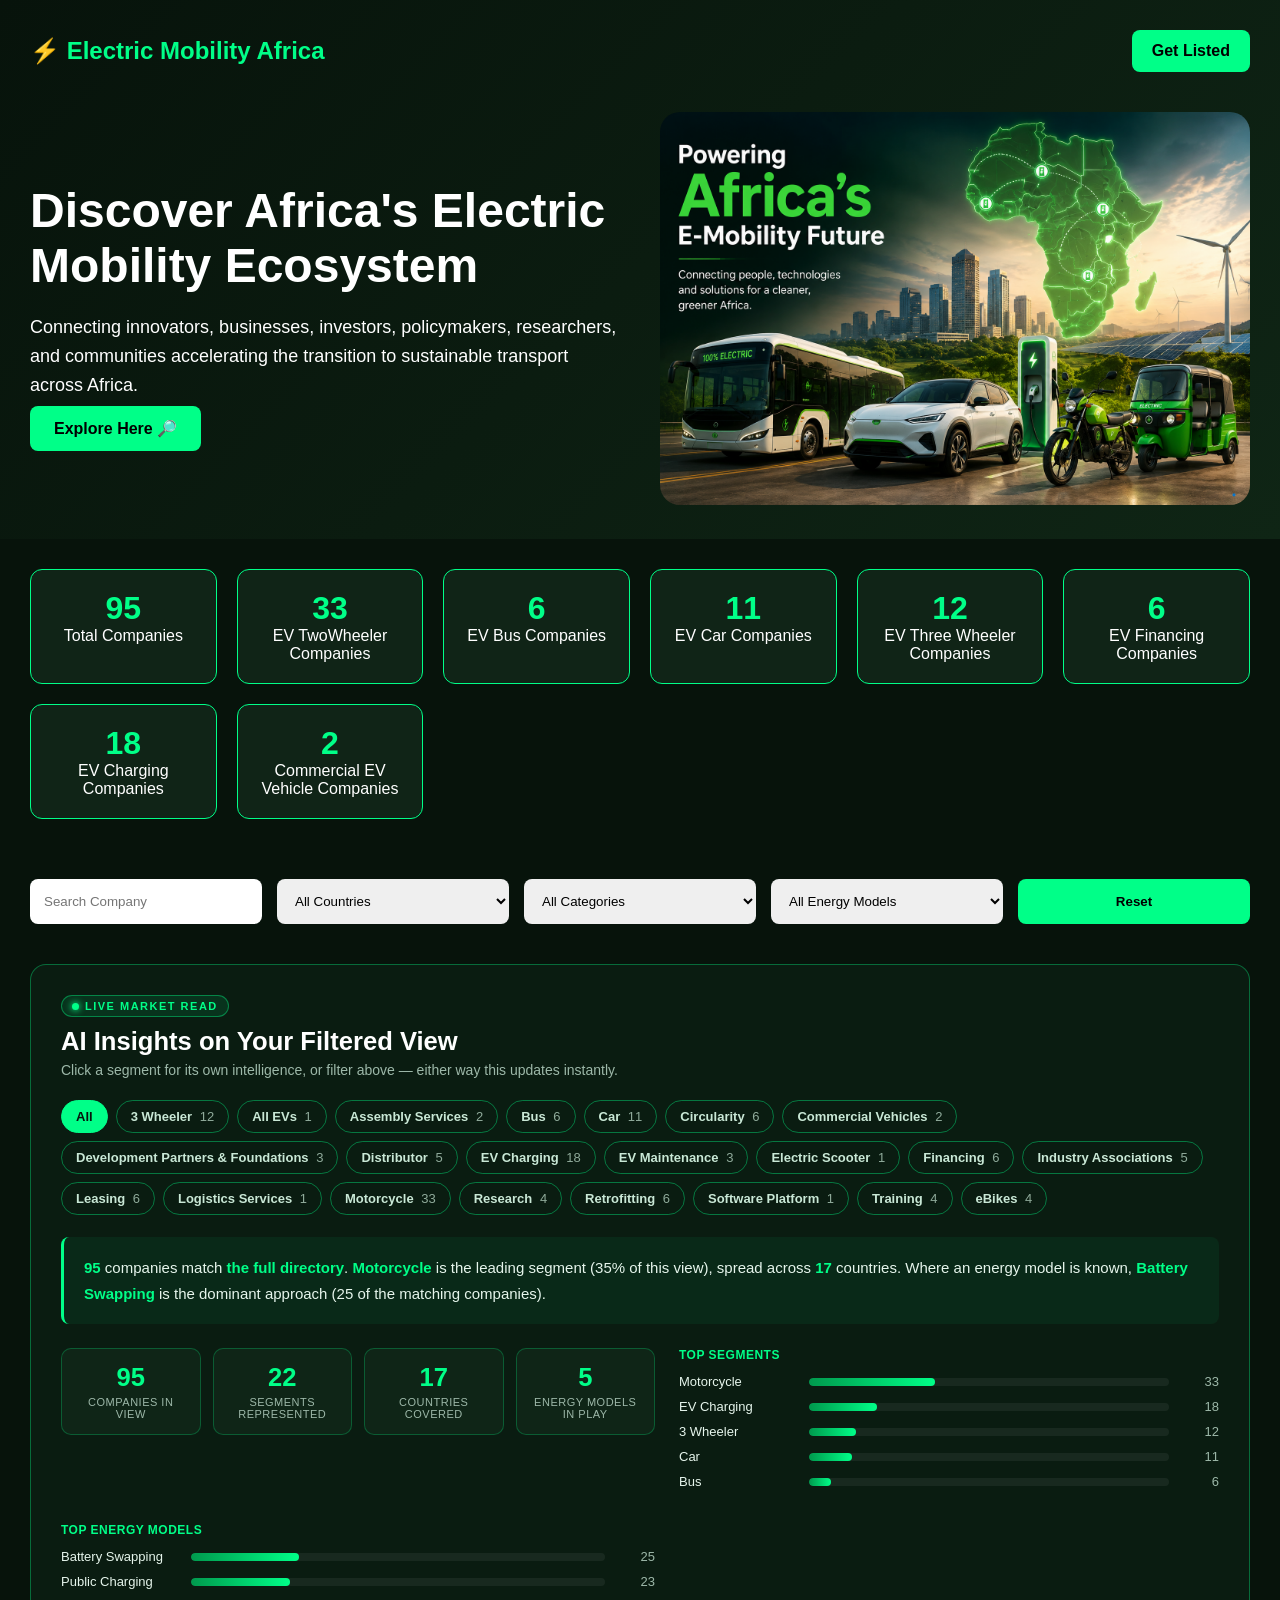
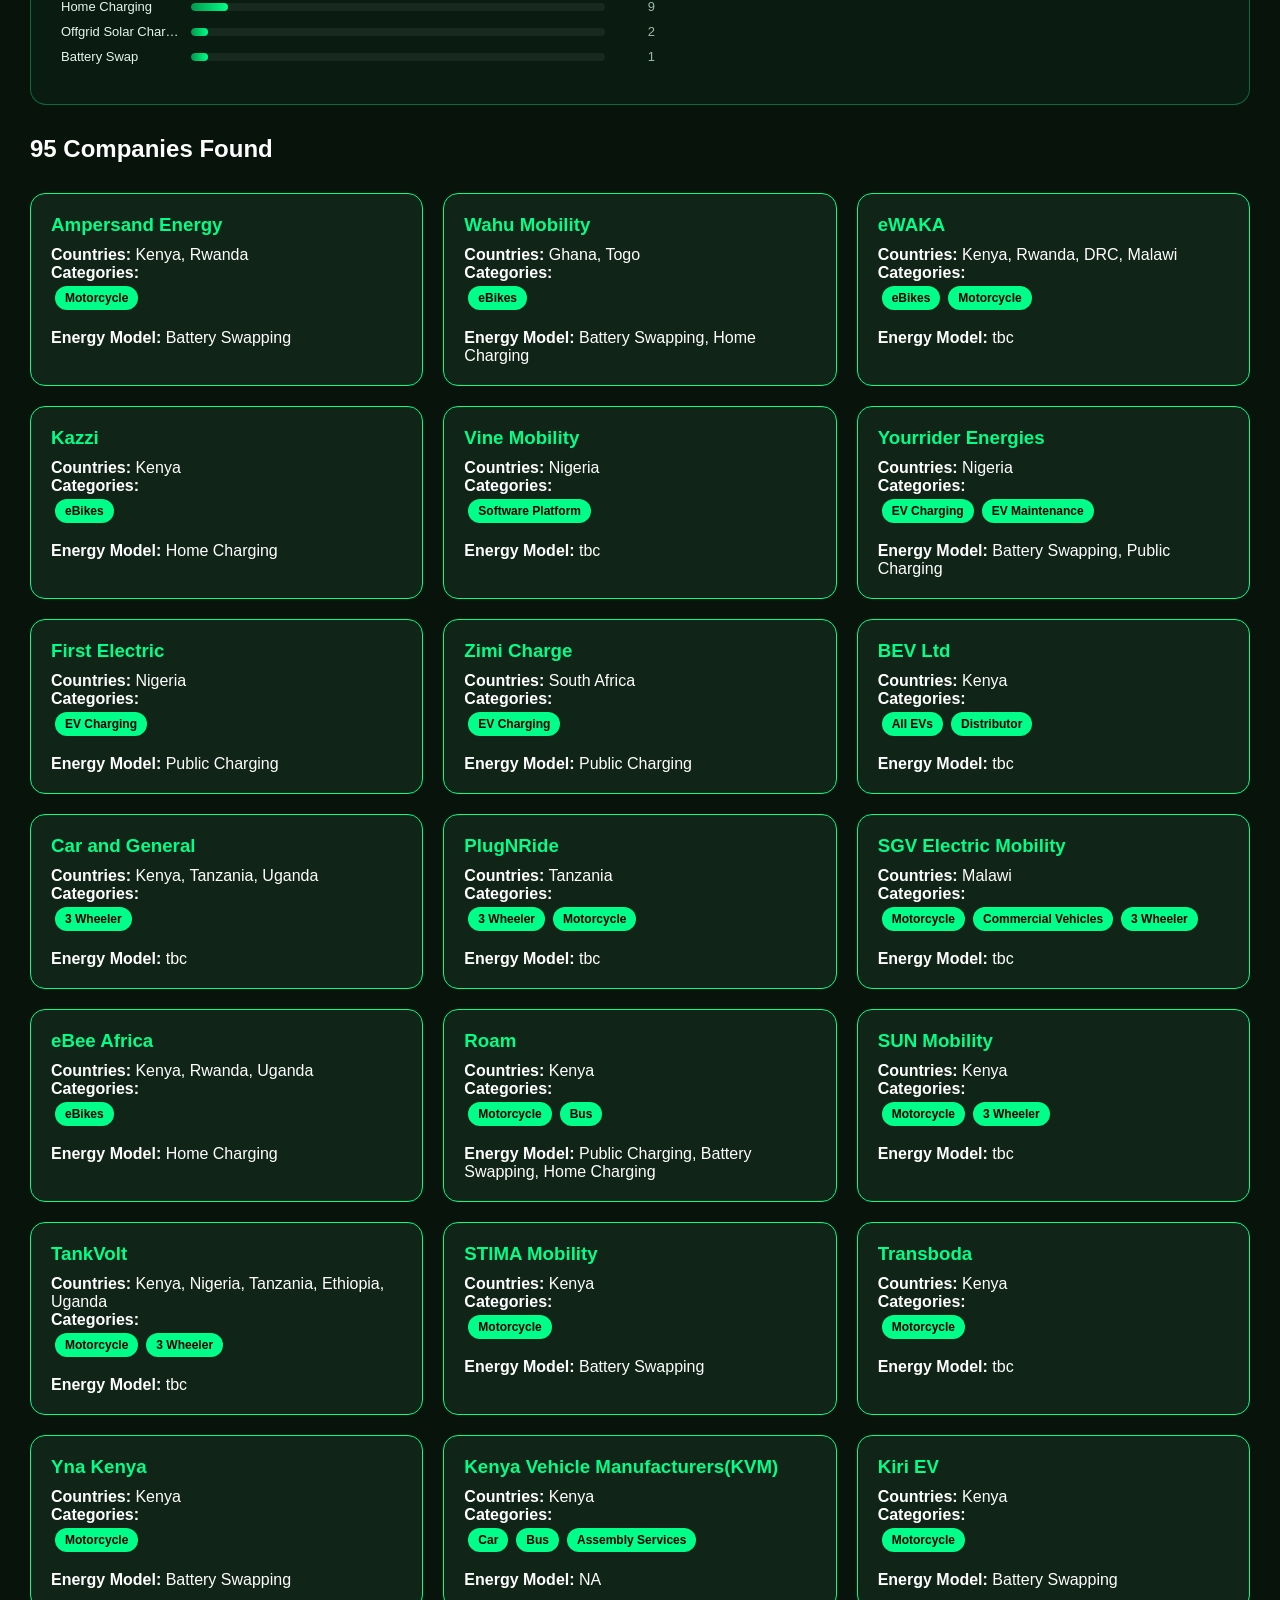
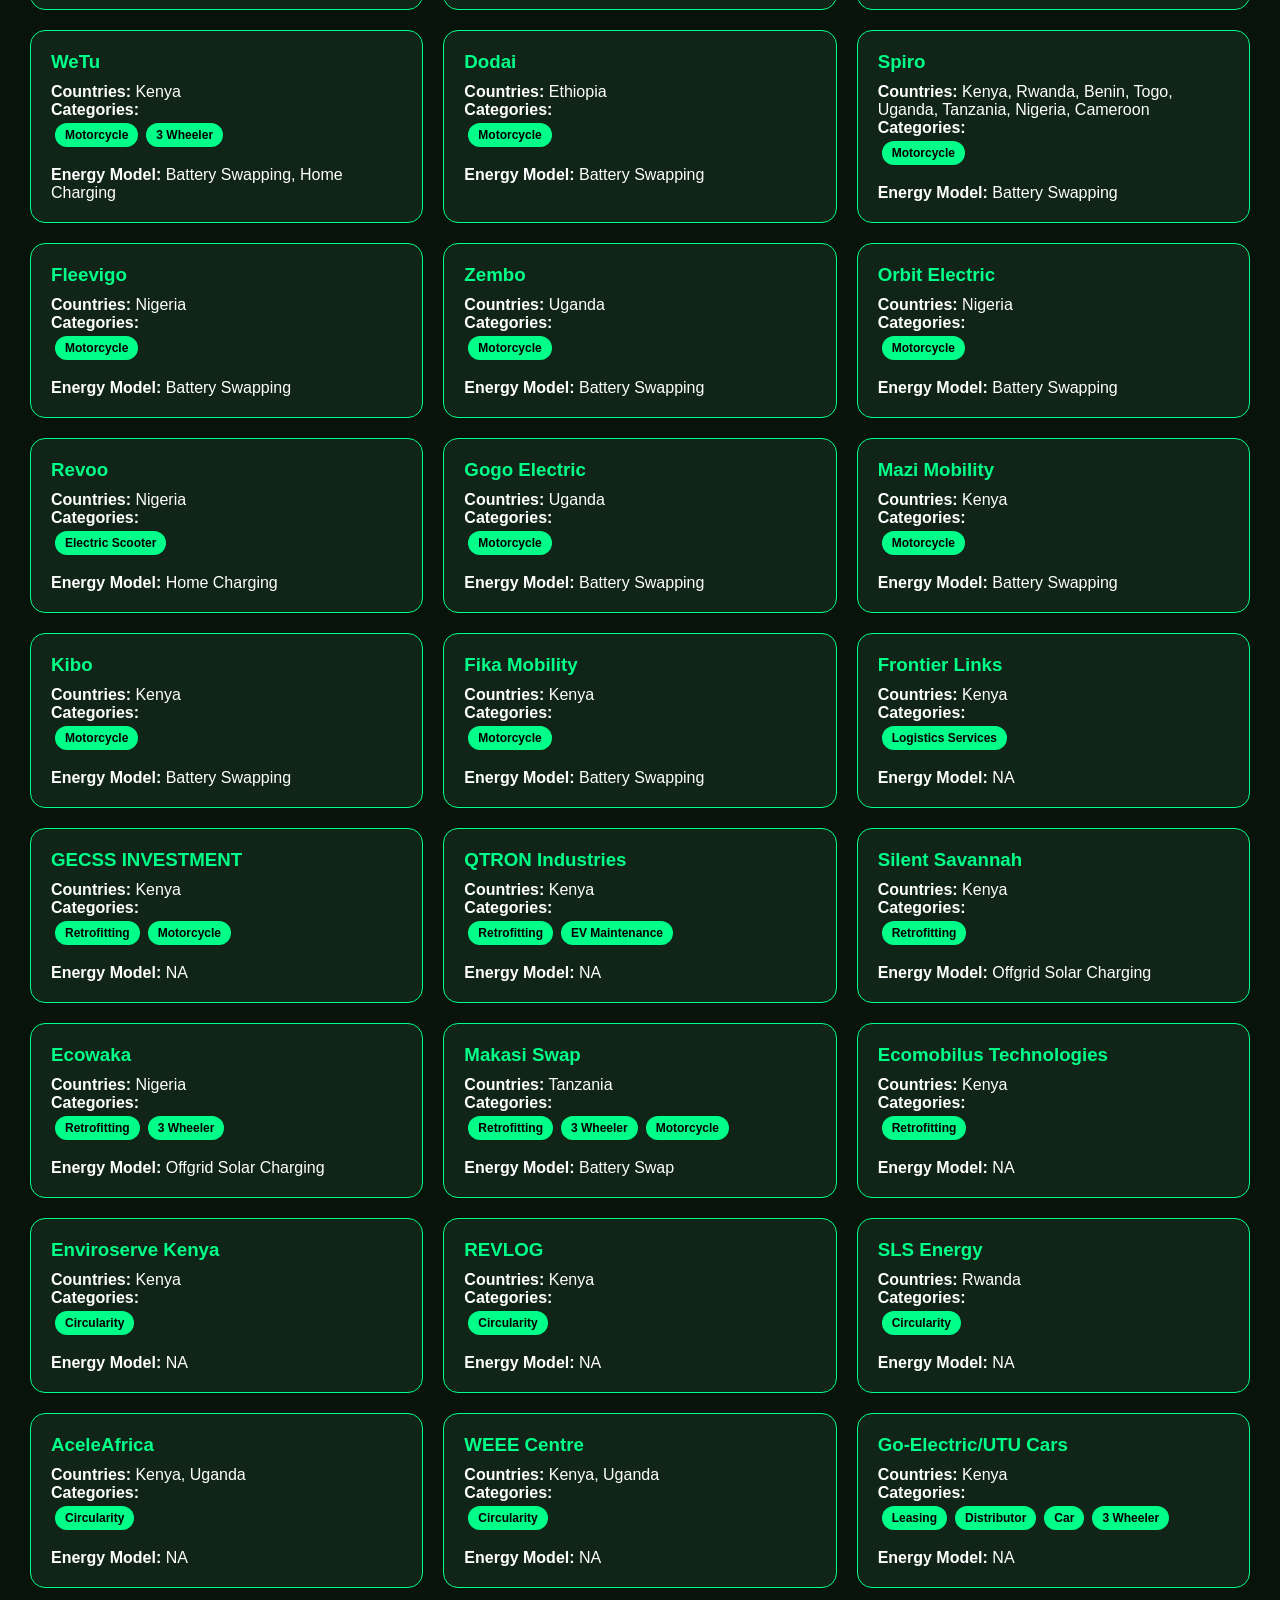
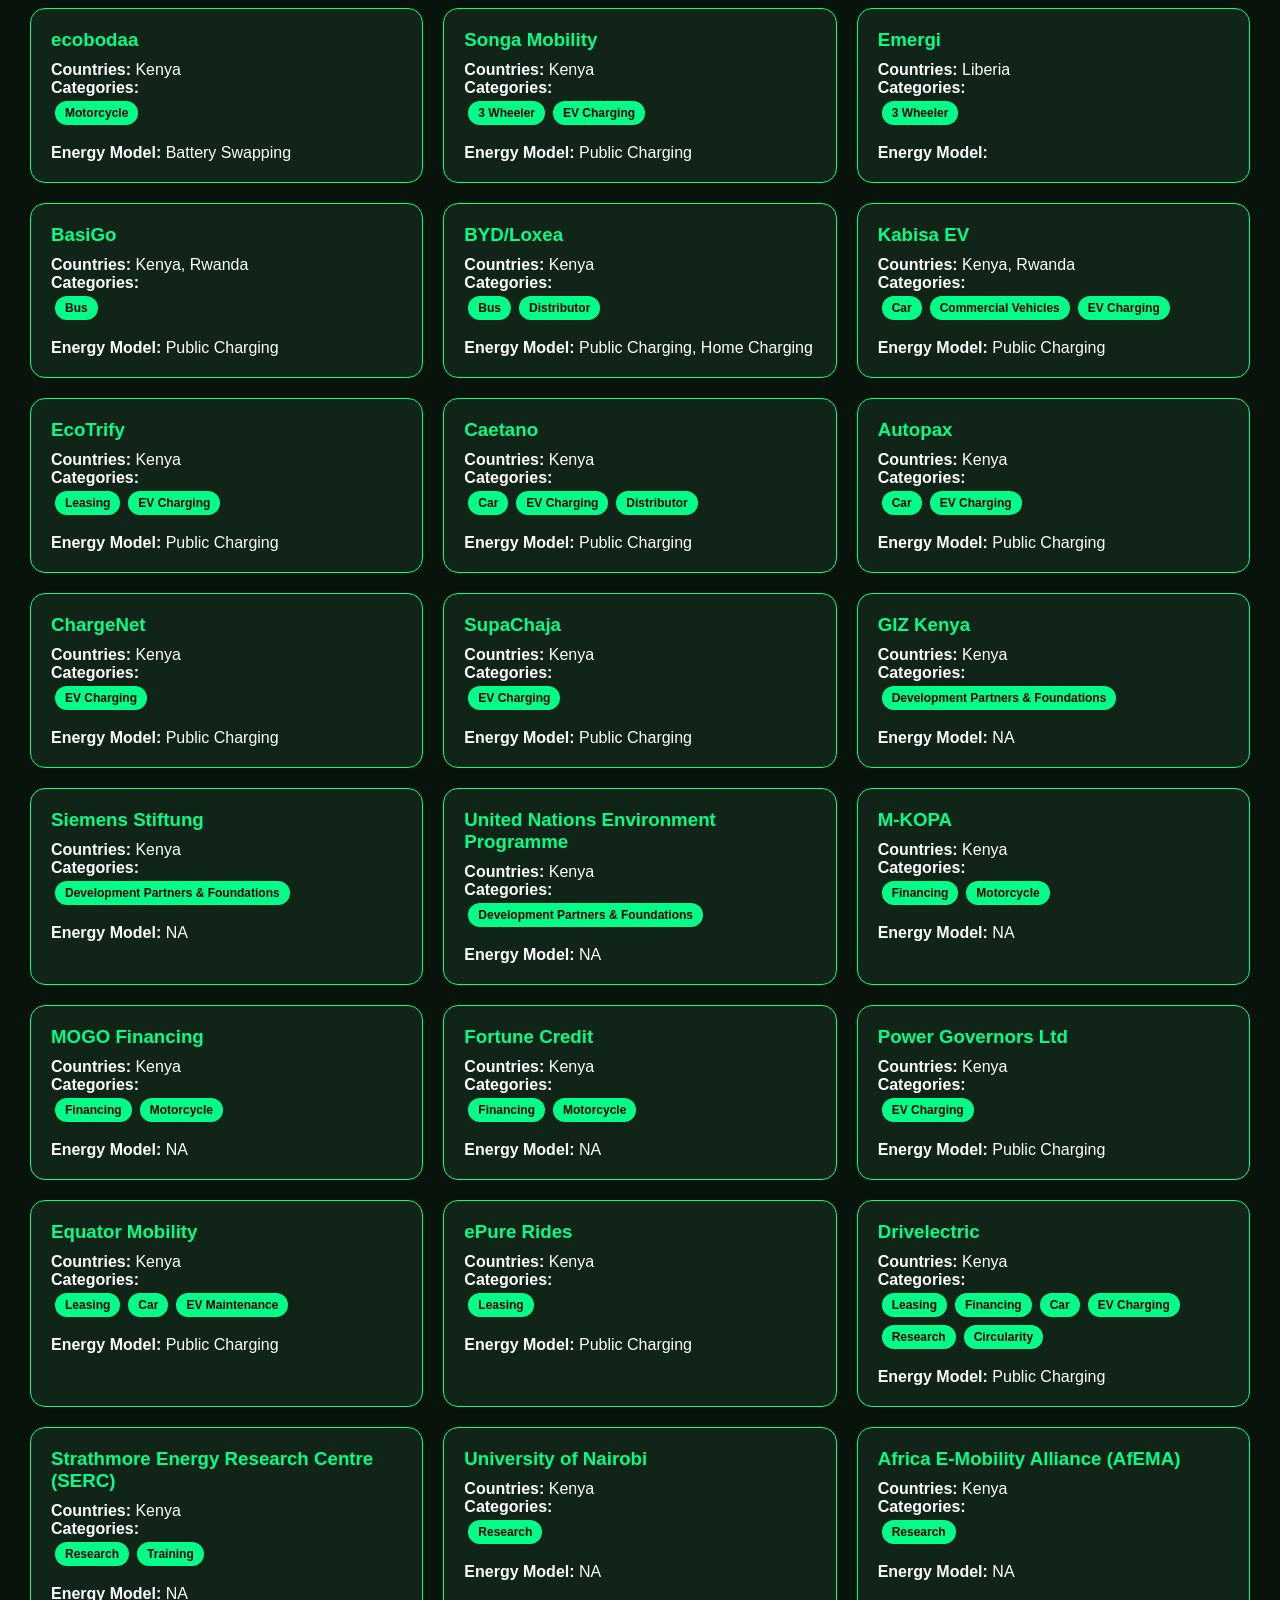
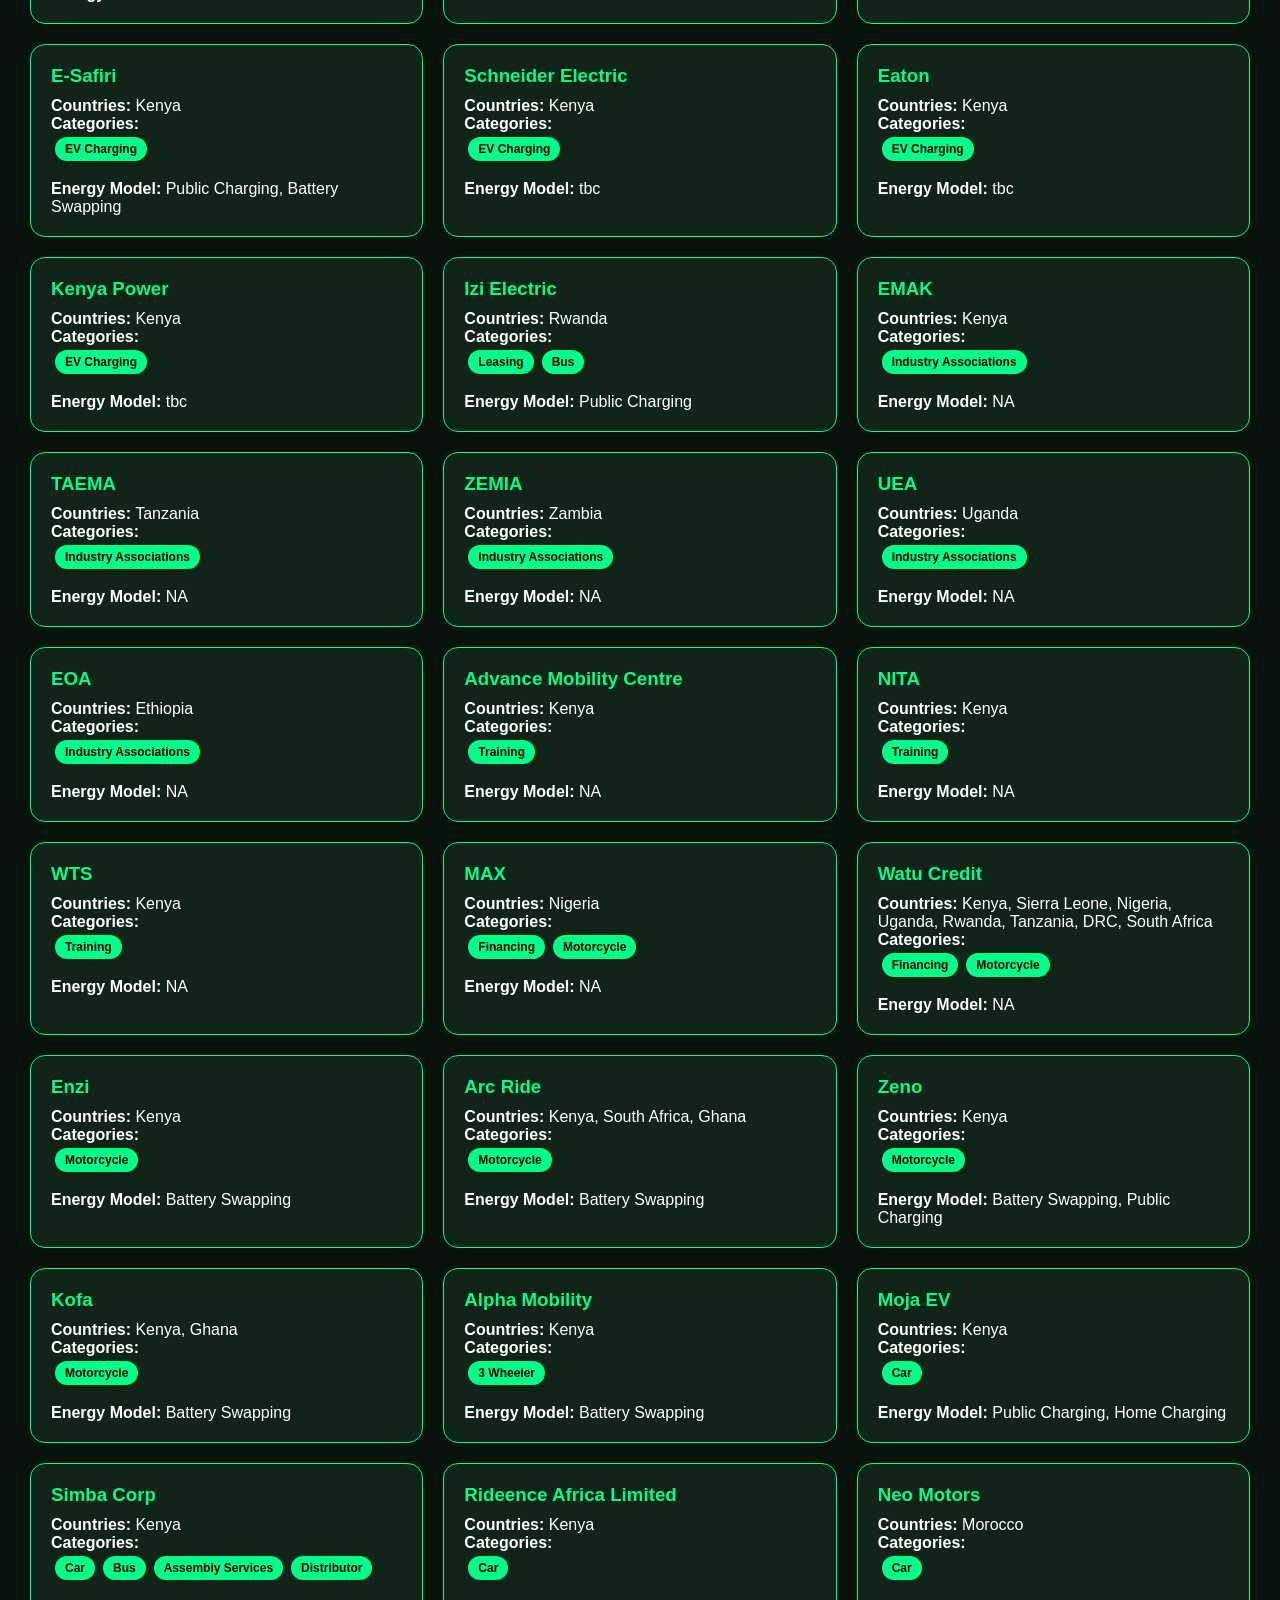
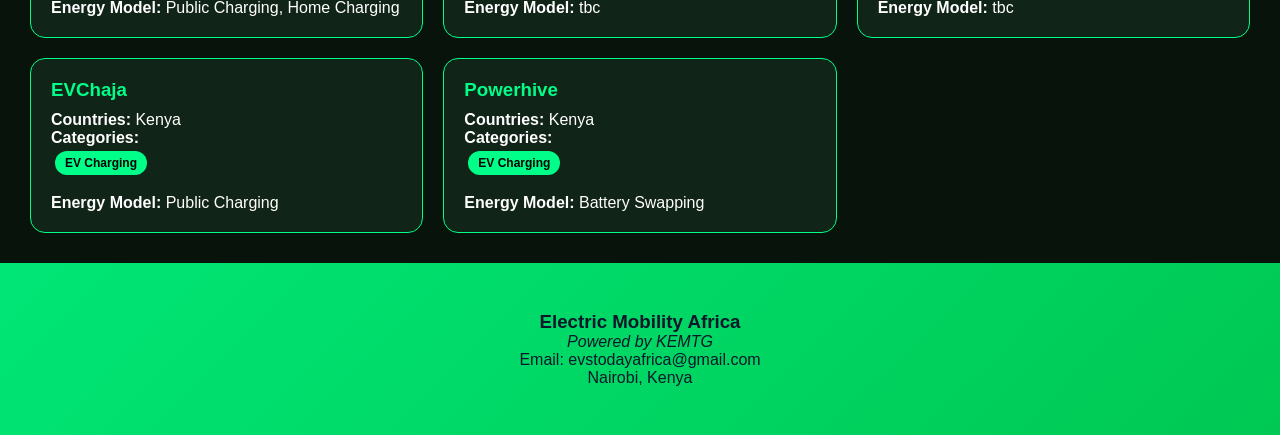
==== index.html @ ae7bd59d "Add files via upload" ====
<!DOCTYPE html>
<html lang="en">
<head>
<meta charset="UTF-8">
<meta name="viewport" content="width=device-width, initial-scale=1.0">
<title>Electric Mobility Africa</title>
<link rel="stylesheet" href="styles.css">
</head>

<body>

<header class="hero">

    <nav class="navbar">
        <div class="logo">
            ⚡ Electric Mobility Africa
        </div>

        <a href="https://forms.gle/2LNfFtyoCbxsjDcj7" class="submit-btn">
            Get Listed
        </a>
    </nav>

    <div class="hero-content">

        <div class="hero-text">
            <h1>Discover Africa's Electric Mobility Ecosystem</h1>

            <p>
                Connecting innovators, businesses, investors, policymakers, researchers, and communities accelerating the transition to sustainable transport across Africa.
            </p>

            <a href="#ai-insights" class="explore-btn">
                Explore Here 🔎
            </a>
        </div>

        <div class="hero-image">
    <img src="hero.png" alt="EV Africa">
</div>

    </div>

</header>

<main>

<section class="stats">

<div class="stat-card">
<h2 id="totalCompanies">0</h2>
<p>Total Companies</p>
</div>

<div class="stat-card">
<h2 id="motorcycleCount">0</h2>
<p>EV TwoWheeler Companies</p>
</div>

<div class="stat-card">
<h2 id="busCount">0</h2>
<p>EV Bus Companies</p>
</div>

<div class="stat-card">
<h2 id="carCount">0</h2>
<p>EV Car Companies</p>
</div>

<div class="stat-card">
<h2 id="threeCount">0</h2>
<p>EV Three Wheeler Companies</p>
</div>

<div class="stat-card">
<h2 id="financeCount">0</h2>
<p>EV Financing Companies</p>
</div>
<div class="stat-card">
<h2 id="chargingCount">0</h2>
<p>EV Charging Companies</p>
</div>
<div class="stat-card">
<h2 id="commercialCount">0</h2>
<p>Commercial EV Vehicle Companies</p>
</div>

</section>

<section id="filters" class="filters">

<input
type="text"
id="searchInput"
placeholder="Search Company">

<select id="countryFilter"></select>

<select id="categoryFilter"></select>

<select id="energyFilter"></select>

<button id="resetBtn">
Reset
</button>

</section>

<section id="ai-insights" class="insights">

    <div class="insights-head">
        <span class="insights-eyebrow">Live Market Read</span>
        <h2>AI Insights on Your Filtered View</h2>
        <p>Click a segment for its own intelligence, or filter above — either way this updates instantly.</p>
    </div>

    <div id="segmentChips" class="segment-chips">
        <!-- populated by script.js -->
    </div>

    <div id="insightsBody" class="insights-body">
        <!-- populated by script.js -->
    </div>

</section>

<section class="results-header">
<h2 id="resultsCount"></h2>
</section>

<section id="companyContainer" class="company-grid">

</section>

</main>

<footer>

<h3>Electric Mobility Africa</h3>

<p><i>Powered by KEMTG</i></p>

<p>Email: evstodayafrica@gmail.com</p>

<!-- <p>Phone: +254700000000</p> -->

<p>Nairobi, Kenya</p>

</footer>

<script src="script.js"></script>

</body>
</html>
---- styles.css ----
*{
margin:0;
padding:0;
box-sizing:border-box;
font-family:Arial,sans-serif;
}

body{
background:#07130b;
color:white;
}

.hero{
padding:30px;
background:linear-gradient(135deg,#07130b,#0f2515);
}

.navbar{
display:flex;
justify-content:space-between;
align-items:center;
margin-bottom:40px;
}

.logo{
font-size:24px;
font-weight:bold;
color:#00ff88;
}

.submit-btn{
background:#00ff88;
padding:12px 20px;
color:black;
font-weight:bold;
text-decoration:none;
border-radius:8px;
}

.hero-content{
display:grid;
grid-template-columns:1fr 1fr;
gap:40px;
align-items:center;
}

.hero-text h1{
font-size:3rem;
margin-bottom:20px;
}

.hero-text p{
font-size:18px;
line-height:1.6;
margin-bottom:20px;
}

.explore-btn{
background:#00ff88;
color:black;
padding:14px 24px;
border-radius:8px;
text-decoration:none;
font-weight:bold;
}

.hero-image img{
width:100%;
border-radius:20px;
}

/* ========== AI INSIGHTS PANEL ========== */
.insights{
padding:30px;
margin:10px 30px 30px;
background:#0a1c11;
border:1px solid rgba(0,255,136,0.35);
border-radius:16px;
}

.insights-head{
margin-bottom:22px;
}

.insights-eyebrow{
display:inline-block;
color:#00ff88;
font-size:11px;
font-weight:bold;
letter-spacing:1.5px;
text-transform:uppercase;
background:rgba(0,255,136,0.1);
border:1px solid rgba(0,255,136,0.4);
padding:4px 10px;
border-radius:20px;
margin-bottom:10px;
}

.insights-eyebrow::before{
content:"";
display:inline-block;
width:7px;
height:7px;
border-radius:50%;
background:#00ff88;
margin-right:6px;
box-shadow:0 0 6px 1px rgba(0,255,136,0.8);
animation:pulseDot 1.8s ease-in-out infinite;
}

@keyframes pulseDot{
0%,100%{opacity:1;}
50%{opacity:0.35;}
}

.insights-head h2{
font-size:1.6rem;
margin-bottom:6px;
}

.insights-head p{
color:#9db8a9;
font-size:14px;
max-width:640px;
}

/* ---- segment chips (click-to-drill-in) ---- */
.segment-chips{
display:flex;
flex-wrap:wrap;
gap:8px;
margin-bottom:22px;
}

.segment-chip{
background:transparent;
color:#c9e8d6;
border:1px solid rgba(0,255,136,0.4);
padding:8px 14px;
border-radius:20px;
font-size:13px;
font-weight:bold;
cursor:pointer;
transition:all .15s ease;
}

.segment-chip:hover{
background:rgba(0,255,136,0.12);
border-color:#00ff88;
}

.segment-chip.active{
background:#00ff88;
color:#07130b;
border-color:#00ff88;
}

.segment-chip .chip-count{
opacity:0.7;
font-weight:normal;
margin-left:4px;
}

.insights-body{
display:grid;
grid-template-columns:1.1fr 1fr;
gap:24px;
}

.insights-empty{
color:#9db8a9;
font-style:italic;
grid-column:1/-1;
}

.insights-narrative{
background:rgba(0,255,136,0.06);
border-left:3px solid #00ff88;
border-radius:8px;
padding:18px 20px;
font-size:15px;
line-height:1.7;
color:#e6f5ec;
grid-column:1/-1;
}

.insights-narrative strong{
color:#00ff88;
}

.signal-metrics{
display:grid;
grid-template-columns:repeat(auto-fit,minmax(130px,1fr));
gap:12px;
align-content:start;
}

.signal-metric{
background:#0f2517;
border:1px solid rgba(0,255,136,0.25);
border-radius:10px;
padding:14px;
text-align:center;
}

.signal-metric .value{
display:block;
color:#00ff88;
font-size:1.6rem;
font-weight:bold;
}

.signal-metric .label{
display:block;
color:#9db8a9;
font-size:11px;
text-transform:uppercase;
letter-spacing:.5px;
margin-top:4px;
}

.signal-breakdown h4{
color:#00ff88;
font-size:12px;
text-transform:uppercase;
letter-spacing:.5px;
margin-bottom:12px;
}

.signal-row{
display:grid;
grid-template-columns:120px 1fr 40px;
align-items:center;
gap:10px;
margin-bottom:10px;
font-size:13px;
}

.signal-row .signal-name{
color:#e6f5ec;
white-space:nowrap;
overflow:hidden;
text-overflow:ellipsis;
}

.signal-track{
height:8px;
background:rgba(255,255,255,0.06);
border-radius:6px;
overflow:hidden;
}

.signal-fill{
height:100%;
background:linear-gradient(90deg,#00994d,#00ff88);
border-radius:6px;
transition:width .5s ease;
}

.signal-row .signal-count{
color:#9db8a9;
text-align:right;
font-variant-numeric:tabular-nums;
}

/* ========== STATS SECTION ========== */
.stats{
display:grid;
grid-template-columns:repeat(auto-fit,minmax(180px,1fr));
gap:20px;
padding:30px;
}

.stat-card{
background:#102417;
padding:20px;
border-radius:12px;
text-align:center;
border:1px solid #00ff88;
}

.stat-card h2{
color:#00ff88;
font-size:2rem;
}

/* ========== FILTERS SECTION ========== */
.filters{
padding:30px;
display:grid;
grid-template-columns:repeat(auto-fit,minmax(180px,1fr));
gap:15px;
}

.filters input,
.filters select,
.filters button{
padding:14px;
border-radius:8px;
border:none;
}

.filters button{
background:#00ff88;
font-weight:bold;
cursor:pointer;
}

.results-header{
padding:0 30px;
}

/* ========== COMPANY GRID ========== */
.company-grid{
padding:30px;
display:grid;
grid-template-columns:repeat(auto-fit,minmax(320px,1fr));
gap:20px;
}

.company-card{
background:#102417;
padding:20px;
border-radius:15px;
border:1px solid #00ff88;
}

.company-card h3{
color:#00ff88;
margin-bottom:10px;
}

.badge{
display:inline-block;
background:#00ff88;
color:black;
padding:5px 10px;
border-radius:20px;
margin:4px;
font-size:12px;
font-weight:bold;
}

/* ========== FOOTER ========== */
footer{
background: linear-gradient(135deg, #00E676, #00C853);
color: #0B172A;
padding: 3rem 0;
text-align: center;
}

footer a{
color:#00ff88;
}

/* ========== RESPONSIVE DESIGN ========== */
@media(max-width:768px){

.hero-content{
grid-template-columns:1fr;
}

.hero-text h1{
font-size:2rem;
}

.insights{
margin:10px 15px 20px;
padding:20px;
}

.insights-body{
grid-template-columns:1fr;
}

.signal-row{
grid-template-columns:90px 1fr 32px;
}

}
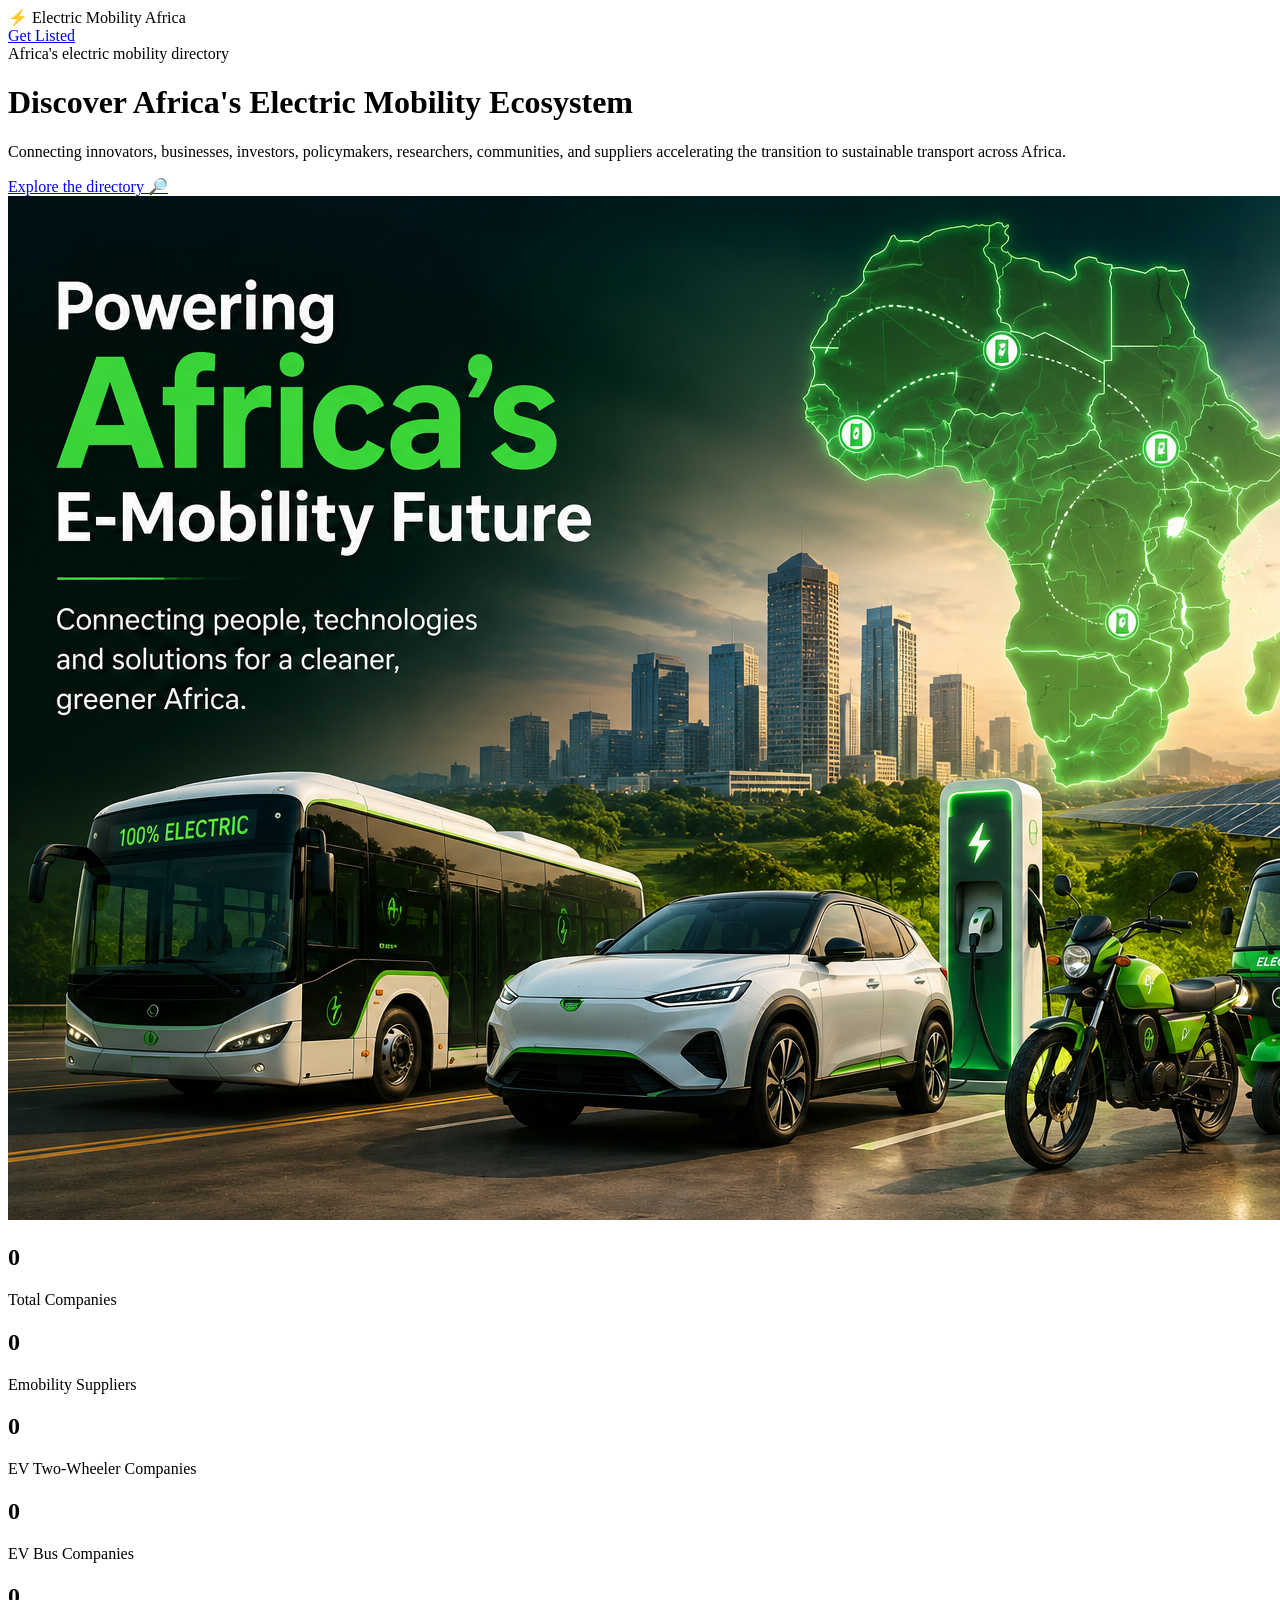
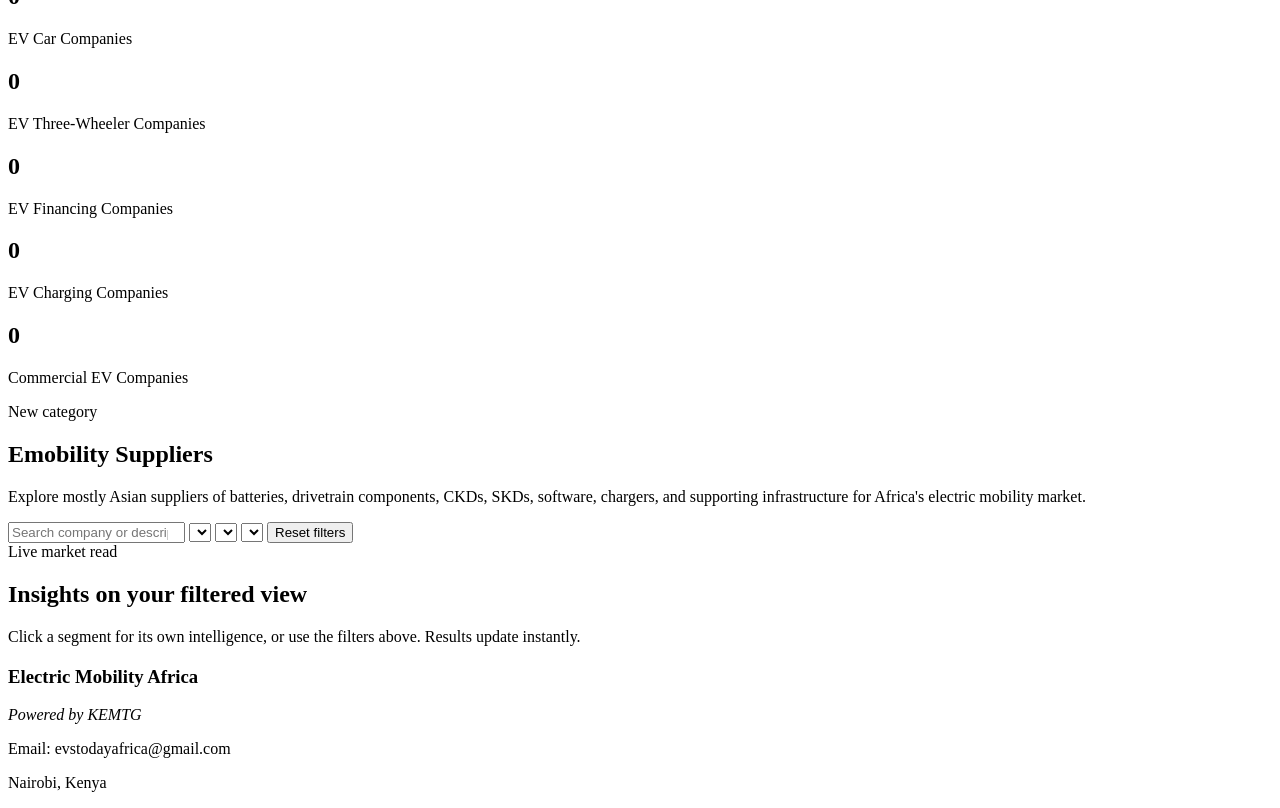
==== commit 087cb580: "Fix broken asset loading and restore visible directory counts" ====
--- a/index.html
+++ b/index.html
@@ -1,154 +1,84 @@
 <!DOCTYPE html>
 <html lang="en">
 <head>
-<meta charset="UTF-8">
-<meta name="viewport" content="width=device-width, initial-scale=1.0">
-<title>Electric Mobility Africa</title>
-<link rel="stylesheet" href="styles.css">
+  <meta charset="UTF-8">
+  <meta name="viewport" content="width=device-width, initial-scale=1.0">
+  <title>Electric Mobility Africa</title>
+  <!-- The previous update accidentally placed the assets in the opposite files. -->
+  <link rel="stylesheet" href="script.js">
 </head>
 
 <body>
-
-<header class="hero">
-
+  <header class="hero">
     <nav class="navbar">
-        <div class="logo">
-            ⚡ Electric Mobility Africa
-        </div>
-
-        <a href="https://forms.gle/2LNfFtyoCbxsjDcj7" class="submit-btn">
-            Get Listed
-        </a>
+      <div class="logo">⚡ Electric Mobility Africa</div>
+      <a href="https://forms.gle/2LNfFtyoCbxsjDcj7" class="submit-btn">Get Listed</a>
     </nav>
 
     <div class="hero-content">
+      <div class="hero-text">
+        <span class="hero-kicker">Africa's electric mobility directory</span>
+        <h1>Discover Africa's Electric Mobility Ecosystem</h1>
+        <p>Connecting innovators, businesses, investors, policymakers, researchers, communities, and suppliers accelerating the transition to sustainable transport across Africa.</p>
+        <a href="#filters" class="explore-btn">Explore the directory 🔎</a>
+      </div>
+      <div class="hero-image">
+        <img src="hero.png" alt="Electric mobility in Africa">
+      </div>
+    </div>
+  </header>
 
-        <div class="hero-text">
-            <h1>Discover Africa's Electric Mobility Ecosystem</h1>
+  <main>
+    <section class="stats" aria-label="Directory statistics">
+      <div class="stat-card"><h2 id="totalCompanies">0</h2><p>Total Companies</p></div>
+      <div class="stat-card stat-card--supplier"><h2 id="supplierCount">0</h2><p>Emobility Suppliers</p></div>
+      <div class="stat-card"><h2 id="motorcycleCount">0</h2><p>EV Two-Wheeler Companies</p></div>
+      <div class="stat-card"><h2 id="busCount">0</h2><p>EV Bus Companies</p></div>
+      <div class="stat-card"><h2 id="carCount">0</h2><p>EV Car Companies</p></div>
+      <div class="stat-card"><h2 id="threeCount">0</h2><p>EV Three-Wheeler Companies</p></div>
+      <div class="stat-card"><h2 id="financeCount">0</h2><p>EV Financing Companies</p></div>
+      <div class="stat-card"><h2 id="chargingCount">0</h2><p>EV Charging Companies</p></div>
+      <div class="stat-card"><h2 id="commercialCount">0</h2><p>Commercial EV Companies</p></div>
+    </section>
 
-            <p>
-                Connecting innovators, businesses, investors, policymakers, researchers, and communities accelerating the transition to sustainable transport across Africa.
-            </p>
+    <section class="supplier-banner" aria-labelledby="supplier-title">
+      <div class="supplier-banner__content">
+        <span class="supplier-tag">New category</span>
+        <h2 id="supplier-title">Emobility Suppliers</h2>
+        <p>Explore mostly Asian suppliers of batteries, drivetrain components, CKDs, SKDs, software, chargers, and supporting infrastructure for Africa's electric mobility market.</p>
+      </div>
+    </section>
 
-            <a href="#ai-insights" class="explore-btn">
-                Explore Here 🔎
-            </a>
-        </div>
+    <section id="filters" class="filters" aria-label="Directory filters">
+      <input type="search" id="searchInput" placeholder="Search company or description" aria-label="Search company or description">
+      <select id="countryFilter" aria-label="Filter by country"></select>
+      <select id="categoryFilter" aria-label="Filter by category"></select>
+      <select id="energyFilter" aria-label="Filter by energy model"></select>
+      <button id="resetBtn" type="button">Reset filters</button>
+    </section>
 
-        <div class="hero-image">
-    <img src="hero.png" alt="EV Africa">
-</div>
+    <section id="ai-insights" class="insights">
+      <div class="insights-head">
+        <span class="insights-eyebrow">Live market read</span>
+        <h2>Insights on your filtered view</h2>
+        <p>Click a segment for its own intelligence, or use the filters above. Results update instantly.</p>
+      </div>
+      <div id="segmentChips" class="segment-chips"></div>
+      <div id="insightsBody" class="insights-body"></div>
+    </section>
 
-    </div>
+    <section class="results-header"><h2 id="resultsCount"></h2></section>
+    <section id="companyContainer" class="company-grid" aria-live="polite"></section>
+  </main>
 
-</header>
+  <footer>
+    <h3>Electric Mobility Africa</h3>
+    <p><i>Powered by KEMTG</i></p>
+    <p>Email: evstodayafrica@gmail.com</p>
+    <p>Nairobi, Kenya</p>
+  </footer>
 
-<main>
-
-<section class="stats">
-
-<div class="stat-card">
-<h2 id="totalCompanies">0</h2>
-<p>Total Companies</p>
-</div>
-
-<div class="stat-card">
-<h2 id="motorcycleCount">0</h2>
-<p>EV TwoWheeler Companies</p>
-</div>
-
-<div class="stat-card">
-<h2 id="busCount">0</h2>
-<p>EV Bus Companies</p>
-</div>
-
-<div class="stat-card">
-<h2 id="carCount">0</h2>
-<p>EV Car Companies</p>
-</div>
-
-<div class="stat-card">
-<h2 id="threeCount">0</h2>
-<p>EV Three Wheeler Companies</p>
-</div>
-
-<div class="stat-card">
-<h2 id="financeCount">0</h2>
-<p>EV Financing Companies</p>
-</div>
-<div class="stat-card">
-<h2 id="chargingCount">0</h2>
-<p>EV Charging Companies</p>
-</div>
-<div class="stat-card">
-<h2 id="commercialCount">0</h2>
-<p>Commercial EV Vehicle Companies</p>
-</div>
-
-</section>
-
-<section id="filters" class="filters">
-
-<input
-type="text"
-id="searchInput"
-placeholder="Search Company">
-
-<select id="countryFilter"></select>
-
-<select id="categoryFilter"></select>
-
-<select id="energyFilter"></select>
-
-<button id="resetBtn">
-Reset
-</button>
-
-</section>
-
-<section id="ai-insights" class="insights">
-
-    <div class="insights-head">
-        <span class="insights-eyebrow">Live Market Read</span>
-        <h2>AI Insights on Your Filtered View</h2>
-        <p>Click a segment for its own intelligence, or filter above — either way this updates instantly.</p>
-    </div>
-
-    <div id="segmentChips" class="segment-chips">
-        <!-- populated by script.js -->
-    </div>
-
-    <div id="insightsBody" class="insights-body">
-        <!-- populated by script.js -->
-    </div>
-
-</section>
-
-<section class="results-header">
-<h2 id="resultsCount"></h2>
-</section>
-
-<section id="companyContainer" class="company-grid">
-
-</section>
-
-</main>
-
-<footer>
-
-<h3>Electric Mobility Africa</h3>
-
-<p><i>Powered by KEMTG</i></p>
-
-<p>Email: evstodayafrica@gmail.com</p>
-
-<!-- <p>Phone: +254700000000</p> -->
-
-<p>Nairobi, Kenya</p>
-
-</footer>
-
-<script src="script.js"></script>
-
+  <!-- The previous commit swapped the CSS and JavaScript file contents; load each by its actual content. -->
+  <script src="styles.css"></script>
 </body>
 </html>
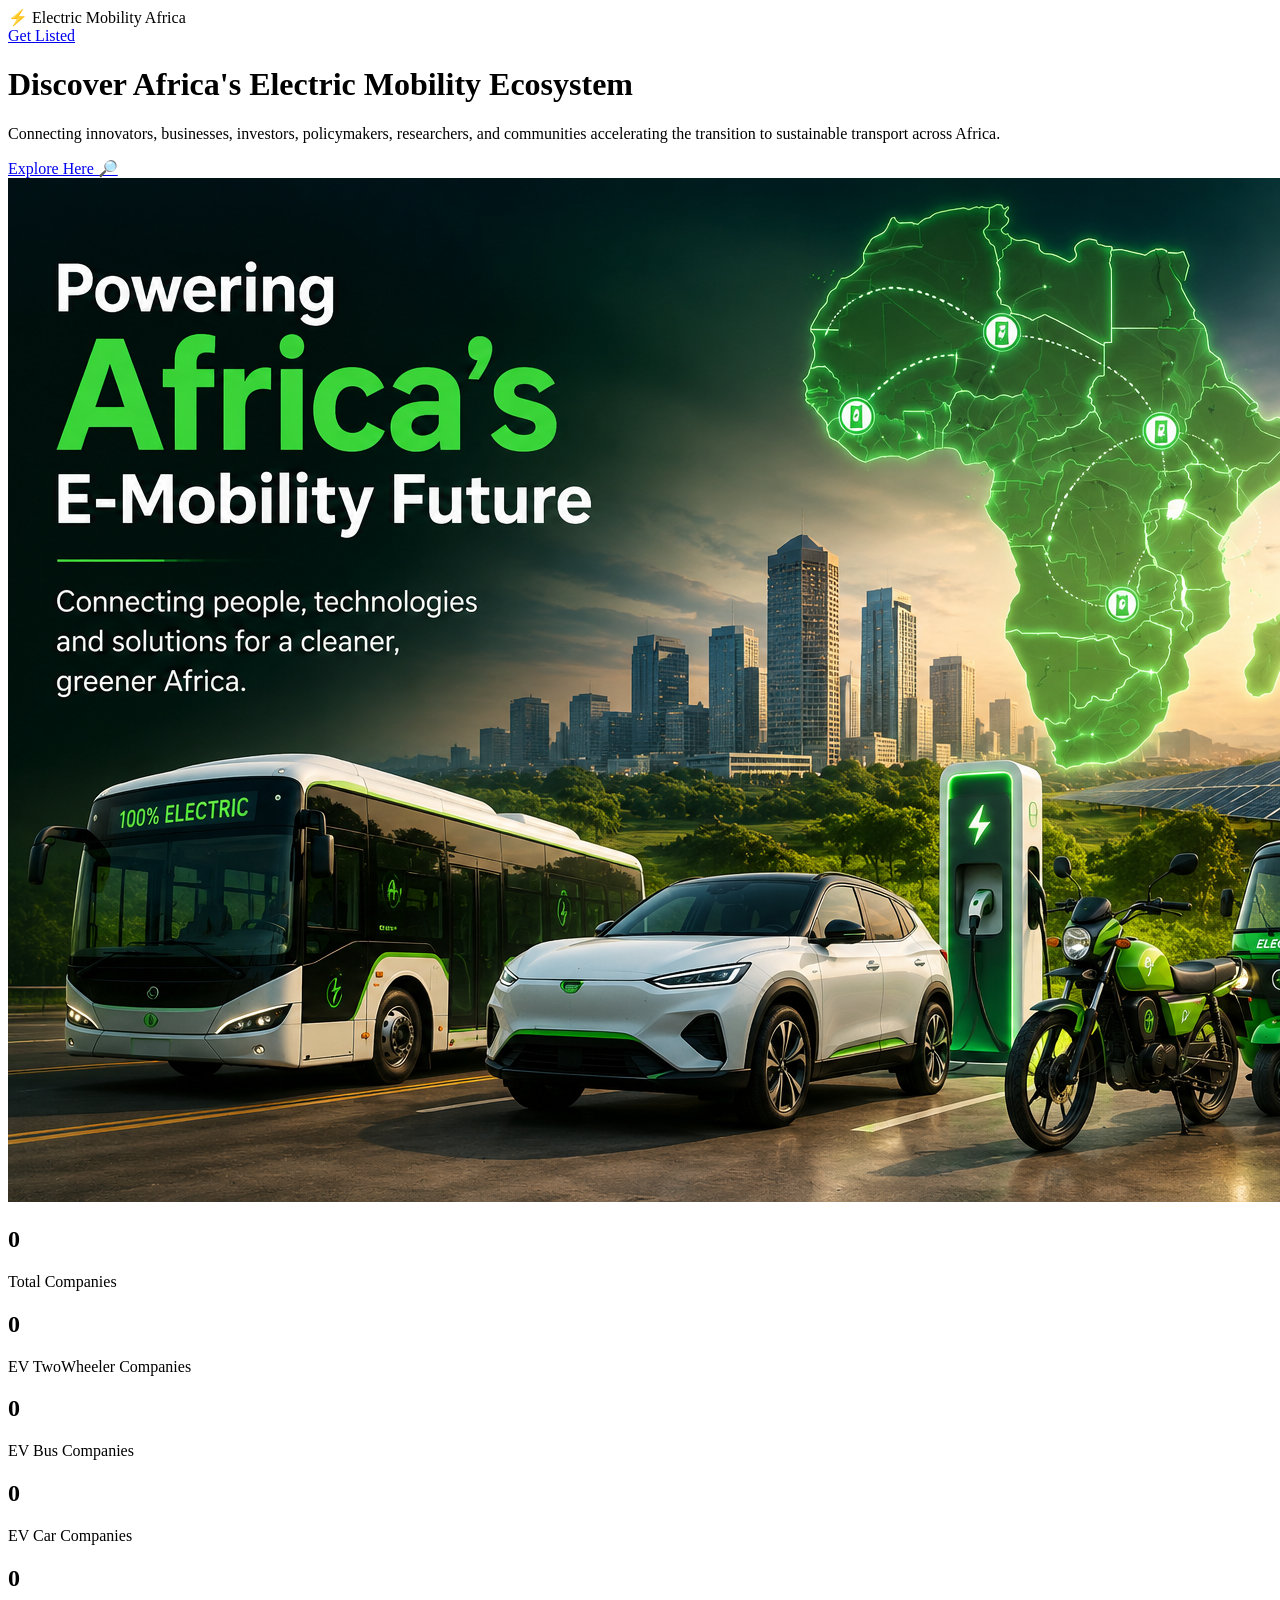
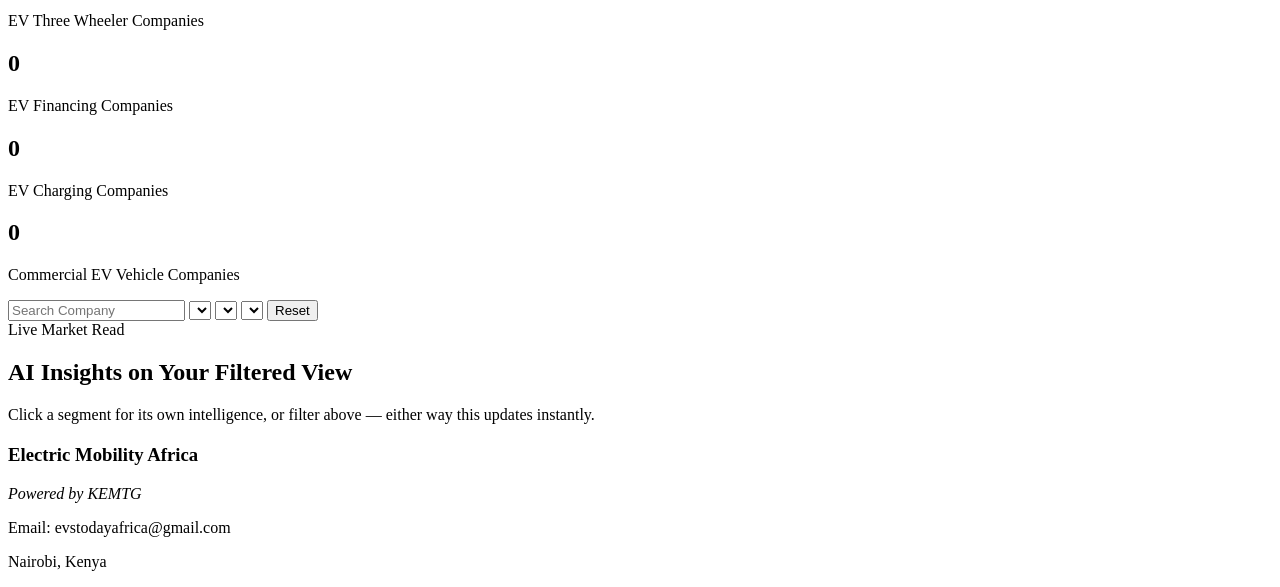
==== commit d3aea080: "restore Updated HTML structure" ====
--- a/index.html
+++ b/index.html
@@ -1,84 +1,154 @@
 <!DOCTYPE html>
 <html lang="en">
 <head>
-  <meta charset="UTF-8">
-  <meta name="viewport" content="width=device-width, initial-scale=1.0">
-  <title>Electric Mobility Africa</title>
-  <!-- The previous update accidentally placed the assets in the opposite files. -->
-  <link rel="stylesheet" href="script.js">
+<meta charset="UTF-8">
+<meta name="viewport" content="width=device-width, initial-scale=1.0">
+<title>Electric Mobility Africa</title>
+<link rel="stylesheet" href="styles.css">
 </head>
 
 <body>
-  <header class="hero">
+
+<header class="hero">
+
     <nav class="navbar">
-      <div class="logo">⚡ Electric Mobility Africa</div>
-      <a href="https://forms.gle/2LNfFtyoCbxsjDcj7" class="submit-btn">Get Listed</a>
+        <div class="logo">
+            ⚡ Electric Mobility Africa
+        </div>
+
+        <a href="https://forms.gle/2LNfFtyoCbxsjDcj7" class="submit-btn">
+            Get Listed
+        </a>
     </nav>
 
     <div class="hero-content">
-      <div class="hero-text">
-        <span class="hero-kicker">Africa's electric mobility directory</span>
-        <h1>Discover Africa's Electric Mobility Ecosystem</h1>
-        <p>Connecting innovators, businesses, investors, policymakers, researchers, communities, and suppliers accelerating the transition to sustainable transport across Africa.</p>
-        <a href="#filters" class="explore-btn">Explore the directory 🔎</a>
-      </div>
-      <div class="hero-image">
-        <img src="hero.png" alt="Electric mobility in Africa">
-      </div>
+
+        <div class="hero-text">
+            <h1>Discover Africa's Electric Mobility Ecosystem</h1>
+
+            <p>
+                Connecting innovators, businesses, investors, policymakers, researchers, and communities accelerating the transition to sustainable transport across Africa.
+            </p>
+
+            <a href="#ai-insights" class="explore-btn">
+                Explore Here 🔎
+            </a>
+        </div>
+
+        <div class="hero-image">
+    <img src="hero.png" alt="EV Africa">
+</div>
+
     </div>
-  </header>
 
-  <main>
-    <section class="stats" aria-label="Directory statistics">
-      <div class="stat-card"><h2 id="totalCompanies">0</h2><p>Total Companies</p></div>
-      <div class="stat-card stat-card--supplier"><h2 id="supplierCount">0</h2><p>Emobility Suppliers</p></div>
-      <div class="stat-card"><h2 id="motorcycleCount">0</h2><p>EV Two-Wheeler Companies</p></div>
-      <div class="stat-card"><h2 id="busCount">0</h2><p>EV Bus Companies</p></div>
-      <div class="stat-card"><h2 id="carCount">0</h2><p>EV Car Companies</p></div>
-      <div class="stat-card"><h2 id="threeCount">0</h2><p>EV Three-Wheeler Companies</p></div>
-      <div class="stat-card"><h2 id="financeCount">0</h2><p>EV Financing Companies</p></div>
-      <div class="stat-card"><h2 id="chargingCount">0</h2><p>EV Charging Companies</p></div>
-      <div class="stat-card"><h2 id="commercialCount">0</h2><p>Commercial EV Companies</p></div>
-    </section>
+</header>
 
-    <section class="supplier-banner" aria-labelledby="supplier-title">
-      <div class="supplier-banner__content">
-        <span class="supplier-tag">New category</span>
-        <h2 id="supplier-title">Emobility Suppliers</h2>
-        <p>Explore mostly Asian suppliers of batteries, drivetrain components, CKDs, SKDs, software, chargers, and supporting infrastructure for Africa's electric mobility market.</p>
-      </div>
-    </section>
+<main>
 
-    <section id="filters" class="filters" aria-label="Directory filters">
-      <input type="search" id="searchInput" placeholder="Search company or description" aria-label="Search company or description">
-      <select id="countryFilter" aria-label="Filter by country"></select>
-      <select id="categoryFilter" aria-label="Filter by category"></select>
-      <select id="energyFilter" aria-label="Filter by energy model"></select>
-      <button id="resetBtn" type="button">Reset filters</button>
-    </section>
+<section class="stats">
 
-    <section id="ai-insights" class="insights">
-      <div class="insights-head">
-        <span class="insights-eyebrow">Live market read</span>
-        <h2>Insights on your filtered view</h2>
-        <p>Click a segment for its own intelligence, or use the filters above. Results update instantly.</p>
-      </div>
-      <div id="segmentChips" class="segment-chips"></div>
-      <div id="insightsBody" class="insights-body"></div>
-    </section>
+<div class="stat-card">
+<h2 id="totalCompanies">0</h2>
+<p>Total Companies</p>
+</div>
 
-    <section class="results-header"><h2 id="resultsCount"></h2></section>
-    <section id="companyContainer" class="company-grid" aria-live="polite"></section>
-  </main>
+<div class="stat-card">
+<h2 id="motorcycleCount">0</h2>
+<p>EV TwoWheeler Companies</p>
+</div>
 
-  <footer>
-    <h3>Electric Mobility Africa</h3>
-    <p><i>Powered by KEMTG</i></p>
-    <p>Email: evstodayafrica@gmail.com</p>
-    <p>Nairobi, Kenya</p>
-  </footer>
+<div class="stat-card">
+<h2 id="busCount">0</h2>
+<p>EV Bus Companies</p>
+</div>
 
-  <!-- The previous commit swapped the CSS and JavaScript file contents; load each by its actual content. -->
-  <script src="styles.css"></script>
+<div class="stat-card">
+<h2 id="carCount">0</h2>
+<p>EV Car Companies</p>
+</div>
+
+<div class="stat-card">
+<h2 id="threeCount">0</h2>
+<p>EV Three Wheeler Companies</p>
+</div>
+
+<div class="stat-card">
+<h2 id="financeCount">0</h2>
+<p>EV Financing Companies</p>
+</div>
+<div class="stat-card">
+<h2 id="chargingCount">0</h2>
+<p>EV Charging Companies</p>
+</div>
+<div class="stat-card">
+<h2 id="commercialCount">0</h2>
+<p>Commercial EV Vehicle Companies</p>
+</div>
+
+</section>
+
+<section id="filters" class="filters">
+
+<input
+type="text"
+id="searchInput"
+placeholder="Search Company">
+
+<select id="countryFilter"></select>
+
+<select id="categoryFilter"></select>
+
+<select id="energyFilter"></select>
+
+<button id="resetBtn">
+Reset
+</button>
+
+</section>
+
+<section id="ai-insights" class="insights">
+
+    <div class="insights-head">
+        <span class="insights-eyebrow">Live Market Read</span>
+        <h2>AI Insights on Your Filtered View</h2>
+        <p>Click a segment for its own intelligence, or filter above — either way this updates instantly.</p>
+    </div>
+
+    <div id="segmentChips" class="segment-chips">
+        <!-- populated by script.js -->
+    </div>
+
+    <div id="insightsBody" class="insights-body">
+        <!-- populated by script.js -->
+    </div>
+
+</section>
+
+<section class="results-header">
+<h2 id="resultsCount"></h2>
+</section>
+
+<section id="companyContainer" class="company-grid">
+
+</section>
+
+</main>
+
+<footer>
+
+<h3>Electric Mobility Africa</h3>
+
+<p><i>Powered by KEMTG</i></p>
+
+<p>Email: evstodayafrica@gmail.com</p>
+
+<!-- <p>Phone: +254700000000</p> -->
+
+<p>Nairobi, Kenya</p>
+
+</footer>
+
+<script src="script.js"></script>
+
 </body>
 </html>
--- a/styles.css
+++ b/styles.css
@@ -0,0 +1,1764 @@
+const companies = [
+  {
+    name: "CATL",
+    countries: ["China"],
+    categories: ["Emobility Suppliers"],
+    energyModels: ["Battery Cells", "Battery Packs", "Energy Storage"],
+    description: "Global battery supplier producing lithium-ion cells, packs, and energy storage systems for EVs, buses, and commercial fleets."
+  },
+  {
+    name: "BYD Electronics",
+    countries: ["China"],
+    categories: ["Emobility Suppliers"],
+    energyModels: ["Battery Packs", "Drive Train", "Power Electronics"],
+    description: "Provides battery packs, electric drivetrain components, and integrated EV power systems for mass-market transport." 
+  },
+  {
+    name: "LG Energy Solution",
+    countries: ["South Korea"],
+    categories: ["Emobility Suppliers"],
+    energyModels: ["Battery Cells", "Battery Packs", "Energy Storage"],
+    description: "Supplies high-performance battery cells and packs for electric cars, buses, and commercial vehicles."
+  },
+  {
+    name: "Samsung SDI",
+    countries: ["South Korea"],
+    categories: ["Emobility Suppliers"],
+    energyModels: ["Battery Cells", "Battery Packs"],
+    description: "Manufactures EV batteries and storage systems for mobility platforms and industrial electrification."
+  },
+  {
+    name: "Nidec",
+    countries: ["Japan"],
+    categories: ["Emobility Suppliers"],
+    energyModels: ["Drive Train", "Motors", "Power Electronics"],
+    description: "Supplies EV motors, inverters, and drivetrain components for efficient vehicle propulsion."
+  },
+  {
+    name: "Denso",
+    countries: ["Japan"],
+    categories: ["Emobility Suppliers"],
+    energyModels: ["Drive Train", "Software", "Thermal Systems"],
+    description: "Develops powertrain systems, software controls, and thermal management solutions for EV platforms."
+  },
+  {
+    name: "Delta Electronics",
+    countries: ["Taiwan"],
+    categories: ["Emobility Suppliers"],
+    energyModels: ["Charging Infrastructure", "Power Electronics", "Software"],
+    description: "Offers EV charging infrastructure, power conversion, and software for smart energy systems."
+  },
+  {
+    name: "Mitsubishi Electric",
+    countries: ["Japan"],
+    categories: ["Emobility Suppliers"],
+    energyModels: ["Inverters", "Software", "Infrastructure"],
+    description: "Supplies power electronics and control systems for electric drivetrains and charging infrastructure."
+  },
+  {
+    name: "Inovance",
+    countries: ["China"],
+    categories: ["Emobility Suppliers"],
+    energyModels: ["Drive Train", "Software", "Control Systems"],
+    description: "Provides motor controllers, electronic control units, and drivetrain solutions for e-mobility."
+  },
+  {
+    name: "Huawei Digital Power",
+    countries: ["China"],
+    categories: ["Emobility Suppliers"],
+    energyModels: ["Charging Infrastructure", "Software", "Energy Management"],
+    description: "Delivers EV charging systems, software platforms, and smart energy infrastructure for transport networks."
+  },
+  {
+    name: "Ampersand Energy",
+    countries: ["Kenya", "Rwanda"],
+    categories: ["Motorcycle"],
+    energyModels: ["Battery Swapping"],
+    description: "Electric motorcycle operator focused on battery swaps and affordable two-wheel transport services."
+  },
+  {
+    name: "Wahu Mobility",
+    countries: ["Ghana", "Togo"],
+    categories: ["eBikes"],
+    energyModels: ["Battery Swapping", "Home Charging"],
+    description: "Provides e-bikes and charging solutions for urban mobility and last-mile transport."
+  },
+  {
+    name: "eWAKA",
+    countries: ["Kenya", "Rwanda", "DRC", "Malawi"],
+    categories: ["eBikes", "Motorcycle"],
+    energyModels: ["tbc"],
+    description: "Market leader in electric bike and motorcycle mobility across East and Central Africa."
+  },
+  {
+    name: "Kazzi",
+    countries: ["Kenya"],
+    categories: ["eBikes"],
+    energyModels: ["Home Charging"],
+    description: "Provides e-bike solutions and at-home charging support for everyday riders."
+  },
+  {
+    name: "Vine Mobility",
+    countries: ["Nigeria"],
+    categories: ["Software Platform"],
+    energyModels: ["tbc"],
+    description: "Software-led mobility platform connecting EV services, users, and operational tools."
+  },
+  {
+    name: "Yourrider Energies",
+    countries: ["Nigeria"],
+    categories: ["EV Charging", "EV Maintenance"],
+    energyModels: ["Battery Swapping", "Public Charging"],
+    description: "EV charging and maintenance provider enabling clean transport infrastructure growth."
+  },
+  {
+    name: "First Electric",
+    countries: ["Nigeria"],
+    categories: ["EV Charging"],
+    energyModels: ["Public Charging"],
+    description: "Charging company expanding access to electric mobility across major transport corridors."
+  },
+  {
+    name: "Zimi Charge",
+    countries: ["South Africa"],
+    categories: ["EV Charging"],
+    energyModels: ["Public Charging"],
+    description: "Builds accessible charging points for electric vehicles across urban and highway networks."
+  },
+  {
+    name: "BEV Ltd",
+    countries: ["Kenya"],
+    categories: ["All EVs", "Distributor"],
+    energyModels: ["tbc"],
+    description: "EV distributor and mobility partner connecting fleets and consumers to electric transport solutions."
+  },
+  {
+    name: "Car and General",
+    countries: ["Kenya", "Tanzania", "Uganda"],
+    categories: ["3 Wheeler"],
+    energyModels: ["tbc"],
+    description: "Auto and mobility group supporting Africa's shift toward commercial electric transport."
+  },
+  {
+    name: "PlugNRide",
+    countries: ["Tanzania"],
+    categories: ["3 Wheeler", "Motorcycle"],
+    energyModels: ["tbc"],
+    description: "Transport operator focused on passenger and cargo electric mobility in East Africa."
+  },
+  {
+    name: "SGV Electric Mobility",
+    countries: ["Malawi"],
+    categories: ["Motorcycle", "Commercial Vehicles", "3 Wheeler"],
+    energyModels: ["tbc"],
+    description: "Electric mobility business covering motorcycles, three-wheelers, and cargo transport."
+  },
+  {
+    name: "eBee Africa",
+    countries: ["Kenya", "Rwanda", "Uganda"],
+    categories: ["eBikes"],
+    energyModels: ["Home Charging"],
+    description: "Provides electric bicycles for urban mobility and low-cost delivery models across East Africa."
+  },
+  {
+    name: "Roam",
+    countries: ["Kenya"],
+    categories: ["Motorcycle", "Bus"],
+    energyModels: ["Public Charging", "Battery Swapping", "Home Charging"],
+    description: "Electric motorcycle and bus platform combining transport services with smart charging infrastructure."
+  },
+  {
+    name: "SUN Mobility",
+    countries: ["Kenya"],
+    categories: ["Motorcycle", "3 Wheeler"],
+    energyModels: ["tbc"],
+    description: "Battery-sharing model for two- and three-wheel electric vehicles."
+  },
+  {
+    name: "TankVolt",
+    countries: ["Kenya", "Nigeria", "Tanzania", "Ethiopia", "Uganda"],
+    categories: ["Motorcycle", "3 Wheeler"],
+    energyModels: ["tbc"],
+    description: "Builds electric mobility products for African markets with a focus on motorcycles and tuk-tuks."
+  },
+  {
+    name: "STIMA Mobility",
+    countries: ["Kenya"],
+    categories: ["Motorcycle"],
+    energyModels: ["Battery Swapping"],
+    description: "Battery swapping network for urban motorcycle operators and delivery businesses."
+  },
+  {
+    name: "Transboda",
+    countries: ["Kenya"],
+    categories: ["Motorcycle"],
+    energyModels: ["tbc"],
+    description: "Electric motorcycle company serving riders with transport and mobility services."
+  },
+  {
+    name: "Yna Kenya",
+    countries: ["Kenya"],
+    categories: ["Motorcycle"],
+    energyModels: ["Battery Swapping"],
+    description: "Two-wheeler electric mobility business focused on battery swap access."
+  },
+  {
+    name: "Kenya Vehicle Manufacturers(KVM)",
+    countries: ["Kenya"],
+    categories: ["Car", "Bus", "Assembly Services"],
+    energyModels: ["NA"],
+    description: "Vehicle manufacturing and assembly operator supporting local EV and mobility production."
+  },
+  {
+    name: "Kiri EV",
+    countries: ["Kenya"],
+    categories: ["Motorcycle"],
+    energyModels: ["Battery Swapping"],
+    description: "Electric motorcycle company improving affordability and access through swap-based energy delivery."
+  },
+  {
+    name: "WeTu",
+    countries: ["Kenya"],
+    categories: ["Motorcycle", "3 Wheeler"],
+    energyModels: ["Battery Swapping", "Home Charging"],
+    description: "Electric mobility startup offering access to motorcycles and three-wheelers with flexible power systems."
+  },
+  {
+    name: "Dodai",
+    countries: ["Ethiopia"],
+    categories: ["Motorcycle"],
+    energyModels: ["Battery Swapping"],
+    description: "E-bikes and electric motorcycles designed for urban riders and commercial delivery use."
+  },
+  {
+    name: "Spiro",
+    countries: ["Kenya", "Rwanda", "Benin", "Togo", "Uganda", "Tanzania", "Nigeria", "Cameroon"],
+    categories: ["Motorcycle"],
+    energyModels: ["Battery Swapping"],
+    description: "Cross-border electric mobility and battery swap operator scaling transport solutions across Africa."
+  },
+  {
+    name: "Fleevigo",
+    countries: ["Nigeria"],
+    categories: ["Motorcycle"],
+    energyModels: ["Battery Swapping"],
+    description: "Electric motorcycle business focused on affordable rider access and energy exchange."
+  },
+  {
+    name: "Zembo",
+    countries: ["Uganda"],
+    categories: ["Motorcycle"],
+    energyModels: ["Battery Swapping"],
+    description: "Electric motorcycle operator serving Uganda's growing urban transport demand."
+  },
+  {
+    name: "Orbit Electric",
+    countries: ["Nigeria"],
+    categories: ["Motorcycle"],
+    energyModels: ["Battery Swapping"],
+    description: "Two-wheeler mobility provider building a cleaner, lower-cost transport model."
+  },
+  {
+    name: "Revoo",
+    countries: ["Nigeria"],
+    categories: ["Electric Scooter"],
+    energyModels: ["Home Charging"],
+    description: "Electric scooter business focused on personal mobility and everyday urban travel."
+  },
+  {
+    name: "Gogo Electric",
+    countries: ["Uganda"],
+    categories: ["Motorcycle"],
+    energyModels: ["Battery Swapping"],
+    description: "E-mobility company expanding affordable motorcycle transport in East Africa."
+  },
+  {
+    name: "Mazi Mobility",
+    countries: ["Kenya"],
+    categories: ["Motorcycle"],
+    energyModels: ["Battery Swapping"],
+    description: "Battery swap business for commuters, couriers, and motorcycle operators."
+  },
+  {
+    name: "Kibo",
+    countries: ["Kenya"],
+    categories: ["Motorcycle"],
+    energyModels: ["Battery Swapping"],
+    description: "Electric two-wheeler company building affordable, energy-efficient mobility options."
+  },
+  {
+    name: "Fika Mobility",
+    countries: ["Kenya"],
+    categories: ["Motorcycle"],
+    energyModels: ["Battery Swapping"],
+    description: "Motorcycle service provider using battery swap technology to reduce downtime."
+  },
+  {
+    name: "Frontier Links",
+    countries: ["Kenya"],
+    categories: ["Logistics Services"],
+    energyModels: ["NA"],
+    description: "Logistics company supporting electric mobility deployment in delivery and freight operations."
+  },
+  {
+    name: "GECSS INVESTMENT",
+    countries: ["Kenya"],
+    categories: ["Retrofitting", "Motorcycle"],
+    energyModels: ["NA"],
+    description: "Business focused on converting conventional vehicles into cleaner electric alternatives."
+  },
+  {
+    name: "QTRON Industries",
+    countries: ["Kenya"],
+    categories: ["Retrofitting", "EV Maintenance"],
+    energyModels: ["NA"],
+    description: "Retrofit and maintenance specialist for EV systems and converted fleets."
+  },
+  {
+    name: "Silent Savannah",
+    countries: ["Kenya"],
+    categories: ["Retrofitting"],
+    energyModels: ["Offgrid Solar Charging"],
+    description: "Retrofit specialist using solar-backed systems to support off-grid electric mobility."
+  },
+  {
+    name: "Ecowaka",
+    countries: ["Nigeria"],
+    categories: ["Retrofitting", "3 Wheeler"],
+    energyModels: ["Offgrid Solar Charging"],
+    description: "Retrofit company turning existing vehicles into cleaner, smarter electric platforms."
+  },
+  {
+    name: "Makasi Swapping",
+    countries: ["Tanzania"],
+    categories: ["Retrofitting", "3 Wheeler", "Motorcycle"],
+    energyModels: ["Battery Swapping"],
+    description: "Retrofit and swap business improving the viability of electric commercial transport."
+  },
+  {
+    name: "Ecomobilus Technologies",
+    countries: ["Kenya"],
+    categories: ["Retrofitting"],
+    energyModels: ["NA"],
+    description: "Technology provider enabling conversion, maintenance, and upgrading of transport fleets."
+  },
+  {
+    name: "Enviroserve Kenya",
+    countries: ["Kenya"],
+    categories: ["Circularity"],
+    energyModels: ["NA"],
+    description: "Waste and circularity company supporting battery and EV component recycling."
+  },
+  {
+    name: "REVLOG",
+    countries: ["Kenya"],
+    categories: ["Circularity"],
+    energyModels: ["NA"],
+    description: "Circular economy player supporting reuse and systems thinking in transport electrification."
+  },
+  {
+    name: "SLS Energy",
+    countries: ["Rwanda"],
+    categories: ["Circularity"],
+    energyModels: ["NA"],
+    description: "Energy company supporting sustainable battery and component lifecycle management."
+  },
+  {
+    name: "AceleAfrica",
+    countries: ["Kenya", "Uganda"],
+    categories: ["Circularity"],
+    energyModels: ["NA"],
+    description: "Circularity-focused partner helping extend the life of EV and battery resources."
+  },
+  {
+    name: "WEEE Centre",
+    countries: ["Kenya", "Uganda"],
+    categories: ["Circularity"],
+    energyModels: ["NA"],
+    description: "E-waste and battery management hub supporting safe recycling and resource recovery."
+  },
+  {
+    name: "Go-Electric/UTU Cars",
+    countries: ["Kenya"],
+    categories: ["Leasing", "Distributor", "Car", "3 Wheeler"],
+    energyModels: ["NA"],
+    description: "Leasing and distributor platform increasing access to electric vehicles in East Africa."
+  },
+  {
+    name: "ecobodaa",
+    countries: ["Kenya"],
+    categories: ["Motorcycle"],
+    energyModels: ["Battery Swapping"],
+    description: "Two-wheel electric mobility brand serving commuters and commercial riders."
+  },
+  {
+    name: "Songa Mobility",
+    countries: ["Kenya"],
+    categories: ["3 Wheeler", "EV Charging"],
+    energyModels: ["Public Charging"],
+    description: "Three-wheeler and charging business supporting e-mobility services in Kenya."
+  },
+  {
+    name: "Emergi",
+    countries: ["Liberia"],
+    categories: ["3 Wheeler"],
+    energyModels: [""],
+    description: "Electric three-wheeler operator serving urban transport and mobility needs."
+  },
+  {
+    name: "BasiGo",
+    countries: ["Kenya", "Rwanda"],
+    categories: ["Bus"],
+    energyModels: ["Public Charging"],
+    description: "Electric bus company introducing cleaner public transport systems in African cities."
+  },
+  {
+    name: "BYD/Loxea",
+    countries: ["Kenya"],
+    categories: ["Bus", "Distributor"],
+    energyModels: ["Public Charging", "Home Charging"],
+    description: "Bus and vehicle distributor supporting electric public transport adoption."
+  },
+  {
+    name: "Kabisa EV",
+    countries: ["Kenya", "Rwanda"],
+    categories: ["Car", "Commercial Vehicles", "EV Charging"],
+    energyModels: ["Public Charging"],
+    description: "EV company offering electric vehicles and charging infrastructure for transport networks."
+  },
+  {
+    name: "EcoTrify",
+    countries: ["Kenya"],
+    categories: ["Leasing", "EV Charging"],
+    energyModels: ["Public Charging"],
+    description: "Leasing and charging platform helping businesses adopt electric mobility faster."
+  },
+  {
+    name: "Caetano",
+    countries: ["Kenya"],
+    categories: ["Car", "EV Charging", "Distributor"],
+    energyModels: ["Public Charging"],
+    description: "EV distributor and charging provider increasing access to electric cars."
+  },
+  {
+    name: "Autopax",
+    countries: ["Kenya"],
+    categories: ["Car", "EV Charging"],
+    energyModels: ["Public Charging"],
+    description: "Electric vehicle company focused on mobility access and charging integration."
+  },
+  {
+    name: "ChargeNet",
+    countries: ["Kenya"],
+    categories: ["EV Charging"],
+    energyModels: ["Public Charging"],
+    description: "EV charging operator growing the public charging network across East Africa."
+  },
+  {
+    name: "SupaChaja",
+    countries: ["Kenya"],
+    categories: ["EV Charging"],
+    energyModels: ["Public Charging"],
+    description: "Charging solution provider helping expand urban EV access and convenience."
+  },
+  {
+    name: "GIZ Kenya",
+    countries: ["Kenya"],
+    categories: ["Development Partners & Foundations"],
+    energyModels: ["NA"],
+    description: "Development partner supporting e-mobility policy, pilots, and ecosystem growth."
+  },
+  {
+    name: "Siemens Stiftung",
+    countries: ["Kenya"],
+    categories: ["Development Partners & Foundations"],
+    energyModels: ["NA"],
+    description: "Foundation supporting sustainable mobility and innovation across African markets."
+  },
+  {
+    name: "United Nations Environment Programme",
+    countries: ["Kenya"],
+    categories: ["Development Partners & Foundations"],
+    energyModels: ["NA"],
+    description: "Global body backing low-carbon transport and policy development in emerging markets."
+  },
+  {
+    name: "M-KOPA",
+    countries: ["Kenya"],
+    categories: ["Financing", "Motorcycle"],
+    energyModels: ["NA"],
+    description: "Financing platform enabling access to electric bikes and mobility products."
+  },
+  {
+    name: "MOGO Financing",
+    countries: ["Kenya"],
+    categories: ["Financing", "Motorcycle"],
+    energyModels: ["NA"],
+    description: "Consumer finance provider backing EV adoption for transport operators and households."
+  },
+  {
+    name: "Fortune Credit",
+    countries: ["Kenya"],
+    categories: ["Financing", "Motorcycle"],
+    energyModels: ["NA"],
+    description: "Financing partner supporting ownership of electric motorcycles and mobility assets."
+  },
+  {
+    name: "Power Governors Ltd",
+    countries: ["Kenya"],
+    categories: ["EV Charging"],
+    energyModels: ["Public Charging"],
+    description: "Charging company supporting charging infrastructure and transport electrification."
+  },
+  {
+    name: "Equator Mobility",
+    countries: ["Kenya"],
+    categories: ["Leasing", "Car", "EV Maintenance"],
+    energyModels: ["Public Charging"],
+    description: "Leasing and maintenance provider helping drivers transition into EV ownership."
+  },
+  {
+    name: "ePure Rides",
+    countries: ["Kenya"],
+    categories: ["Leasing"],
+    energyModels: ["Public Charging"],
+    description: "Mobility leasing business enabling accessible, low-emission transport options."
+  },
+  {
+    name: "Drivelectric",
+    countries: ["Kenya"],
+    categories: ["Leasing", "Financing", "Car", "EV Charging", "Research", "Circularity"],
+    energyModels: ["Public Charging"],
+    description: "Research-led mobility provider uniting leasing, charging, financing, and circularity."
+  },
+  {
+    name: "Strathmore Energy Research Centre (SERC)",
+    countries: ["Kenya"],
+    categories: ["Research", "Training"],
+    energyModels: ["NA"],
+    description: "Research centre advancing innovation, training, and knowledge for transport electrification."
+  },
+  {
+    name: "University of Nairobi",
+    countries: ["Kenya"],
+    categories: ["Research"],
+    energyModels: ["NA"],
+    description: "Academic institution advancing research in energy, transport, and sustainable mobility."
+  },
+  {
+    name: "Africa E-Mobility Alliance (AfEMA)",
+    countries: ["Kenya"],
+    categories: ["Research"],
+    energyModels: ["NA"],
+    description: "Regional network supporting e-mobility research, collaboration, and ecosystem coordination."
+  },
+  {
+    name: "E-Safiri",
+    countries: ["Kenya"],
+    categories: ["EV Charging"],
+    energyModels: ["Public Charging", "Battery Swapping"],
+    description: "Charging and energy access startup supporting electric mobility and fast-turnaround operations."
+  },
+  {
+    name: "Schneider Electric",
+    countries: ["Kenya"],
+    categories: ["EV Charging"],
+    energyModels: ["tbc"],
+    description: "Infrastructure and energy technology company supporting smarter charging and power systems."
+  },
+  {
+    name: "Eaton",
+    countries: ["Kenya"],
+    categories: ["EV Charging"],
+    energyModels: ["tbc"],
+    description: "Global power management company enabling efficient electrification and infrastructure."
+  },
+  {
+    name: "Kenya Power",
+    countries: ["Kenya"],
+    categories: ["EV Charging"],
+    energyModels: ["tbc"],
+    description: "Utility operator expanding the integrated energy backbone for electric transport."
+  },
+  {
+    name: "Izi Electric",
+    countries: ["Rwanda"],
+    categories: ["Leasing", "Bus"],
+    energyModels: ["Public Charging"],
+    description: "Electric bus leasing platform supporting Rwanda's shift to clean public mobility."
+  },
+  {
+    name: "EMAK",
+    countries: ["Kenya"],
+    categories: ["Industry Associations"],
+    energyModels: ["NA"],
+    description: "Industry association helping coordinate a more structured and enabling EV ecosystem."
+  },
+  {
+    name: "TAEMA",
+    countries: ["Tanzania"],
+    categories: ["Industry Associations"],
+    energyModels: ["NA"],
+    description: "Association supporting policy, networking, and market development for electric mobility."
+  },
+  {
+    name: "ZEMIA",
+    countries: ["Zambia"],
+    categories: ["Industry Associations"],
+    energyModels: ["NA"],
+    description: "Association promoting e-mobility growth and industry coordination in the region."
+  },
+  {
+    name: "UEA",
+    countries: ["Uganda"],
+    categories: ["Industry Associations"],
+    energyModels: ["NA"],
+    description: "Association supporting cleaner transport, policy, and stakeholder collaboration."
+  },
+  {
+    name: "EOA",
+    countries: ["Ethiopia"],
+    categories: ["Industry Associations"],
+    energyModels: ["NA"],
+    description: "Association helping coordinate the electric mobility ecosystem in Ethiopia."
+  },
+  {
+    name: "Advance Mobility Centre",
+    countries: ["Kenya"],
+    categories: ["Training"],
+    energyModels: ["NA"],
+    description: "Skills and training centre preparing the next generation of e-mobility specialists."
+  },
+  {
+    name: "NITA",
+    countries: ["Kenya"],
+    categories: ["Training"],
+    energyModels: ["NA"],
+    description: "Training authority developing technical capacity for EV and sustainable transport sectors."
+  },
+  {
+    name: "WTS",
+    countries: ["Kenya"],
+    categories: ["Training"],
+    energyModels: ["NA"],
+    description: "Training institution focused on technical skills and workforce readiness for EV systems."
+  },
+  {
+    name: "MAX",
+    countries: ["Nigeria"],
+    categories: ["Financing", "Motorcycle"],
+    energyModels: ["NA"],
+    description: "Mobility finance organization enabling access to electric motorcycles and services."
+  },
+  {
+    name: "Watu Credit",
+    countries: ["Kenya", "Sierra Leone", "Nigeria", "Uganda", "Rwanda", "Tanzania", "DRC", "South Africa"],
+    categories: ["Financing", "Motorcycle"],
+    energyModels: ["NA"],
+    description: "Consumer finance company supporting broader access to electric motorcycles in Africa."
+  },
+  {
+    name: "Enzi",
+    countries: ["Kenya"],
+    categories: ["Motorcycle"],
+    energyModels: ["Battery Swapping"],
+    description: "Electric motorcycle provider focused on accessible transport and service uptime."
+  },
+  {
+    name: "Arc Ride",
+    countries: ["Kenya", "South Africa", "Ghana"],
+    categories: ["Motorcycle"],
+    energyModels: ["Battery Swapping"],
+    description: "Electric motorcycle platform offering clean mobility and battery-switch convenience."
+  },
+  {
+    name: "Zeno",
+    countries: ["Kenya"],
+    categories: ["Motorcycle"],
+    energyModels: ["Battery Swapping", "Public Charging"],
+    description: "Electric mobility business with flexible energy access models for motorcycle riders."
+  },
+  {
+    name: "Kofa",
+    countries: ["Kenya", "Ghana"],
+    categories: ["Motorcycle"],
+    energyModels: ["Battery Swapping"],
+    description: "Battery swap company focused on making two-wheel electric travel practical and affordable."
+  },
+  {
+    name: "Alpha Mobility",
+    countries: ["Kenya"],
+    categories: ["3 Wheeler"],
+    energyModels: ["Battery Swapping"],
+    description: "Three-wheeler mobility company designed around compact urban transport use cases."
+  },
+  {
+    name: "Moja EV",
+    countries: ["Kenya"],
+    categories: ["Car"],
+    energyModels: ["Public Charging", "Home Charging"],
+    description: "EV manufacturer and mobility brand helping expand access to cleaner passenger transport."
+  },
+  {
+    name: "Simba Corp",
+    countries: ["Kenya"],
+    categories: ["Car", "Bus", "Assembly Services", "Distributor"],
+    energyModels: ["Public Charging", "Home Charging"],
+    description: "Auto group helping scale EV adoption through assembly, distribution, and fleet deployment."
+  },
+  {
+    name: "Rideence Africa Limited",
+    countries: ["Kenya"],
+    categories: ["Car"],
+    energyModels: ["tbc"],
+    description: "Passenger EV provider supporting cleaner first- and last-mile mobility options."
+  },
+  {
+    name: "Neo Motors",
+    countries: ["Morocco"],
+    categories: ["Car"],
+    energyModels: ["tbc"],
+    description: "Vehicle business expanding EV market presence across North Africa."
+  },
+  {
+    name: "EVChaja",
+    countries: ["Kenya"],
+    categories: ["EV Charging"],
+    energyModels: ["Public Charging"],
+    description: "Charging provider enabling reliable access to electric vehicle infrastructure."
+  },
+  {
+    name: "Powerhive",
+    countries: ["Kenya"],
+    categories: ["EV Charging"],
+    energyModels: ["Battery Swapping"],
+    description: "Energy and charging business strengthening the network behind electric mobility operations."
+  }
+];
+
+const categoryFilter = document.getElementById("categoryFilter");
+const countryFilter = document.getElementById("countryFilter");
+const energyFilter = document.getElementById("energyFilter");
+const searchInput = document.getElementById("searchInput");
+const container = document.getElementById("companyContainer");
+const resultsCount = document.getElementById("resultsCount");
+
+// AI Insights Elements
+const insightsBody = document.getElementById("insightsBody");
+const segmentChips = document.getElementById("segmentChips");
+
+function populateFilters() {
+  const countries = [...new Set(companies.flatMap(c => c.countries))].sort();
+
+  countryFilter.innerHTML = '<option value="">All Countries</option>';
+  countries.forEach(country => {
+    countryFilter.innerHTML += `<option>${country}</option>`;
+  });
+
+  const categories = [...new Set(companies.flatMap(c => c.categories))].sort();
+
+  categoryFilter.innerHTML = '<option value="">All Categories</option>';
+  categories.forEach(cat => {
+    categoryFilter.innerHTML += `<option>${cat}</option>`;
+  });
+
+  renderSegmentChips(categories);
+
+  const energies = [...new Set(companies.flatMap(c => c.energyModels))].sort();
+
+  energyFilter.innerHTML = '<option value="">All Energy Models</option>';
+  energies.forEach(model => {
+    if (model && model !== "tbc" && model !== "NA" && model !== "") {
+      energyFilter.innerHTML += `<option>${model}</option>`;
+    }
+  });
+}
+
+function renderSegmentChips(categories) {
+  const chipsHtml = ['<button type="button" class="segment-chip" data-category="">All</button>']
+    .concat(categories.map(cat => {
+      const count = countCategory(cat);
+      return `<button type="button" class="segment-chip" data-category="${cat}">${cat} <span class="chip-count">${count}</span></button>`;
+    }));
+
+  segmentChips.innerHTML = chipsHtml.join("");
+  syncSegmentChips();
+}
+
+function syncSegmentChips() {
+  if (!segmentChips) return;
+  const active = categoryFilter.value;
+  segmentChips.querySelectorAll(".segment-chip").forEach(chip => {
+    chip.classList.toggle("active", chip.dataset.category === active);
+  });
+}
+
+if (segmentChips) {
+  segmentChips.addEventListener("click", e => {
+    const chip = e.target.closest(".segment-chip");
+    if (!chip) return;
+    categoryFilter.value = chip.dataset.category;
+    renderCompanies();
+    document.getElementById("ai-insights").scrollIntoView({ behavior: "smooth", block: "start" });
+  });
+}
+
+function renderCompanies() {
+  const search = searchInput.value.toLowerCase();
+  const country = countryFilter.value;
+  const category = categoryFilter.value;
+  const energy = energyFilter.value;
+
+  const filtered = companies.filter(company => {
+    const searchMatch = company.name.toLowerCase().includes(search) ||
+      (company.description && company.description.toLowerCase().includes(search));
+
+    const countryMatch = !country || company.countries.includes(country);
+    const categoryMatch = !category || company.categories.includes(category);
+    const energyMatch = !energy || company.energyModels.includes(energy);
+
+    return searchMatch && countryMatch && categoryMatch && energyMatch;
+  });
+
+  container.innerHTML = "";
+
+  filtered.forEach(company => {
+    const card = document.createElement("div");
+    card.className = "company-card";
+
+    const isSupplier = company.categories.includes("Emobility Suppliers");
+
+    card.innerHTML = `
+      <div>
+        <h3>${company.name}</h3>
+        ${isSupplier ? '<span class="supplier-highlight">Supplier</span>' : ""}
+      </div>
+
+      <p class="company-description">${company.description || "Key player in Africa's electric mobility ecosystem."}</p>
+
+      <p><strong>Countries:</strong> ${company.countries.join(", ")}</p>
+
+      <div>
+        <strong>Categories:</strong>
+        <div class="company-meta">
+          ${company.categories.map(cat => `<span class="badge">${cat}</span>`).join("")}
+        </div>
+      </div>
+
+      <p><strong>Energy Model:</strong> ${company.energyModels.filter(model => model && model !== "tbc" && model !== "NA" && model !== "").join(", ") || "Not disclosed"}</p>
+    `;
+
+    container.appendChild(card);
+  });
+
+  resultsCount.innerText = `${filtered.length} Companies Found`;
+  updateStats();
+  renderInsights(filtered, { search, country, category, energy });
+  syncSegmentChips();
+}
+
+function countCategory(name) {
+  return companies.filter(c => c.categories.includes(name)).length;
+}
+
+function updateStats() {
+  document.getElementById("totalCompanies").innerText = companies.length;
+  document.getElementById("supplierCount").innerText = countCategory("Emobility Suppliers");
+  document.getElementById("motorcycleCount").innerText = countCategory("Motorcycle");
+  document.getElementById("busCount").innerText = countCategory("Bus");
+  document.getElementById("carCount").innerText = countCategory("Car");
+  document.getElementById("commercialCount").innerText = countCategory("Commercial Vehicles");
+  document.getElementById("chargingCount").innerText = countCategory("EV Charging");
+  document.getElementById("threeCount").innerText = countCategory("3 Wheeler");
+  document.getElementById("financeCount").innerText = countCategory("Financing");
+}
+
+const VALID_ENERGY = m => m && m !== "tbc" && m !== "NA" && m !== "";
+
+function tally(list, field, { validate } = {}) {
+  const counts = {};
+  list.forEach(company => {
+    company[field].forEach(value => {
+      if (validate && !validate(value)) return;
+      counts[value] = (counts[value] || 0) + 1;
+    });
+  });
+  return Object.entries(counts).sort((a, b) => b[1] - a[1]);
+}
+
+function describeActiveFilters({ search, country, category, energy }) {
+  const parts = [];
+  if (country) parts.push(country);
+  if (category) parts.push(category.toLowerCase());
+  if (energy) parts.push(energy.toLowerCase());
+  if (search) parts.push(`matching "${search}"`);
+  return parts.length ? parts.join(", ") : "the full directory";
+}
+
+function buildNarrative(filtered, filters, categoryTally, energyTally, countryTally) {
+  const scope = describeActiveFilters(filters);
+  const total = filtered.length;
+
+  if (total === 0) {
+    return `No companies match <strong>${scope}</strong>. Try loosening a filter — there may be an adjacent segment worth a look.`;
+  }
+
+  const [topCatName, topCatCount] = categoryTally[0] || [];
+  const [topEnergyName, topEnergyCount] = energyTally[0] || [];
+  const catShare = topCatCount ? Math.round((topCatCount / total) * 100) : null;
+  const countrySpan = countryTally.length;
+
+  let sentence = `<strong>${total}</strong> ${total === 1 ? "company matches" : "companies match"} <strong>${scope}</strong>.`;
+
+  if (topCatName) {
+    sentence += ` <strong>${topCatName}</strong> is the leading segment (${catShare}% of this view)`;
+    if (!filters.category && !filters.country) {
+      sentence += `, spread across <strong>${countrySpan}</strong> countries.`;
+    } else {
+      sentence += ".";
+    }
+  }
+
+  if (topEnergyName) {
+    sentence += ` Where an energy model is known, <strong>${topEnergyName}</strong> is the dominant approach (${topEnergyCount} of the matching companies).`;
+  } else {
+    sentence += ` Most matching companies haven't disclosed an energy model yet — a gap worth flagging.`;
+  }
+
+  return sentence;
+}
+
+function renderSignalRows(entries, total) {
+  return entries.slice(0, 5).map(([name, count]) => {
+    const pct = Math.max(4, Math.round((count / total) * 100));
+    return `
+      <div class="signal-row">
+        <span class="signal-name" title="${name}">${name}</span>
+        <div class="signal-track"><div class="signal-fill" style="width:${pct}%"></div></div>
+        <span class="signal-count">${count}</span>
+      </div>
+    `;
+  }).join("");
+}
+
+function renderInsights(filtered, filters) {
+  if (!insightsBody) return;
+
+  const total = filtered.length;
+
+  if (total === 0) {
+    insightsBody.innerHTML = `
+      <p class="insights-narrative">${buildNarrative(filtered, filters, [], [], [])}</p>
+    `;
+    return;
+  }
+
+  const categoryTally = tally(filtered, "categories");
+  const energyTally = tally(filtered, "energyModels", { validate: VALID_ENERGY });
+  const countryTally = tally(filtered, "countries");
+
+  const narrative = buildNarrative(filtered, filters, categoryTally, energyTally, countryTally);
+
+  insightsBody.innerHTML = `
+    <p class="insights-narrative">${narrative}</p>
+
+    <div class="signal-metrics">
+      <div class="signal-metric">
+        <span class="value">${total}</span>
+        <span class="label">Companies in view</span>
+      </div>
+      <div class="signal-metric">
+        <span class="value">${categoryTally.length}</span>
+        <span class="label">Segments represented</span>
+      </div>
+      <div class="signal-metric">
+        <span class="value">${countryTally.length}</span>
+        <span class="label">Countries covered</span>
+      </div>
+      <div class="signal-metric">
+        <span class="value">${energyTally.length}</span>
+        <span class="label">Energy models in play</span>
+      </div>
+    </div>
+
+    <div class="signal-breakdown">
+      <h4>Top segments</h4>
+      ${renderSignalRows(categoryTally, total)}
+    </div>
+
+    <div class="signal-breakdown">
+      <h4>Top energy models</h4>
+      ${energyTally.length ? renderSignalRows(energyTally, total) : '<p style="color:#9db8a9;font-size:13px;">No disclosed energy models in this view.</p>'}
+    </div>
+  `;
+}
+
+searchInput.addEventListener("input", renderCompanies);
+countryFilter.addEventListener("change", renderCompanies);
+categoryFilter.addEventListener("change", renderCompanies);
+energyFilter.addEventListener("change", renderCompanies);
+
+document.getElementById("resetBtn").addEventListener("click", () => {
+  searchInput.value = "";
+  countryFilter.value = "";
+  categoryFilter.value = "";
+  energyFilter.value = "";
+  renderCompanies();
+});
+
+document.addEventListener("DOMContentLoaded", () => {
+  populateFilters();
+  renderCompanies();
+});
+
+if (document.readyState === "loading") {
+  document.addEventListener("DOMContentLoaded", () => {
+    populateFilters();
+    renderCompanies();
+  });
+} else {
+  populateFilters();
+  renderCompanies();
+}
+
+
+
+
+
+
+
+
+
+
+
+
+
+
+
+
+
+
+
+
+
+
+
+
+
+
+
+
+
+
+
+
+
+
+
+
+
+
+
+
+
+
+
+
+
+
+
+
+
+
+
+
+
+
+
+
+
+
+
+
+
+
+
+
+
+
+
+
+
+
+
+
+
+
+
+
+
+
+
+
+
+
+
+
+
+
+
+
+
+
+
+
+
+
+
+
+
+
+
+
+
+
+
+
+
+
+
+
+
+
+
+
+
+
+
+
+
+
+
+
+
+
+
+
+
+
+
+
+
+
+
+
+
+
+
+
+
+
+
+
+
+
+
+
+
+
+
+
+
+
+
+
+
+
+
+
+
+
+
+
+
+
+
+
+
+
+
+
+
+
+
+
+
+
+
+
+
+
+
+
+
+
+
+
+
+
+
+
+
+
+
+
+
+
+
+
+
+
+
+
+
+
+
+
+
+
+
+
+
+
+
+
+
+
+
+
+
+
+
+
+
+
+
+
+
+
+
+
+
+
+
+
+
+
+
+
+
+
+
+
+
+
+
+
+
+
+
+
+
+
+
+
+
+
+
+
+
+
+
+
+
+
+
+
+
+
+
+
+
+
+
+
+
+
+
+
+
+
+
+
+
+
+
+
+
+
+
+
+
+
+
+
+
+
+
+
+
+
+
+
+
+
+
+
+
+
+
+
+
+
+
+
+
+
+
+
+
+
+
+
+
+
+
+
+
+
+
+
+
+
+
+
+
+
+
+
+
+
+
+
+
+
+
+
+
+
+
+
+
+
+
+
+
+
+
+
+
+
+
+
+
+
+
+
+
+
+
+
+
+
+
+
+
+
+
+
+
+
+
+
+
+
+
+
+
+
+
+
+
+
+
+
+
+
+
+
+
+
+
+
+
+
+
+
+
+
+
+
+
+
+
+
+
+
+
+
+
+
+
+
+
+
+
+
+
+
+
+
+
+
+
+
+
+
+
+
+
+
+
+
+
+
+
+
+
+
+
+
+
+
+
+
+
+
+
+
+
+
+
+
+
+
+
+
+
+
+
+
+
+
+
+
+
+
+
+
+
+
+
+
+
+
+
+
+
+
+
+
+
+
+
+
+
+
+
+
+
+
+
+
+
+
+
+
+
+
+
+
+
+
+
+
+
+
+
+
+
+
+
+
+
+
+
+
+
+
+
+
+
+
+
+
+
+
+
+
+
+
+
+
+
+
+
+
+
+
+
+
+
+
+
+
+
+
+
+
+
+
+
+
+
+
+
+
+
+
+
+
+
+
+
+
+
+
+
+
+
+
+
+
+
+
+
+
+
+
+
+
+
+
+
+
+
+
+
+
+
+
+
+
+
+
+
+
+
+
+
+
+
+
+
+
+
+
+
+
+
+
+
+
+
+
+
+
+
+
+
+
+
+
+
+n
+
+
+
+
+
+
+
+
+
+
+
+
+
+
+
+
+
+
+
+
+
+
+
+
+
+
+
+
+
+
+
+
+
+
+
+
+
+
+
+
+
+
+
+
+
+
+
+
+
+
+
+
+
+
+
+
+
+
+
+
+
+
+
+
+
+
+
+
+
+
+
+
+
+
+
+
+
+
+
+
+
+
+
+
+
+
+
+
+
+
+
+
+
+
+
+
+
+
+
+
+
+
+
+
+
+
+
+
+
+ "}]}{
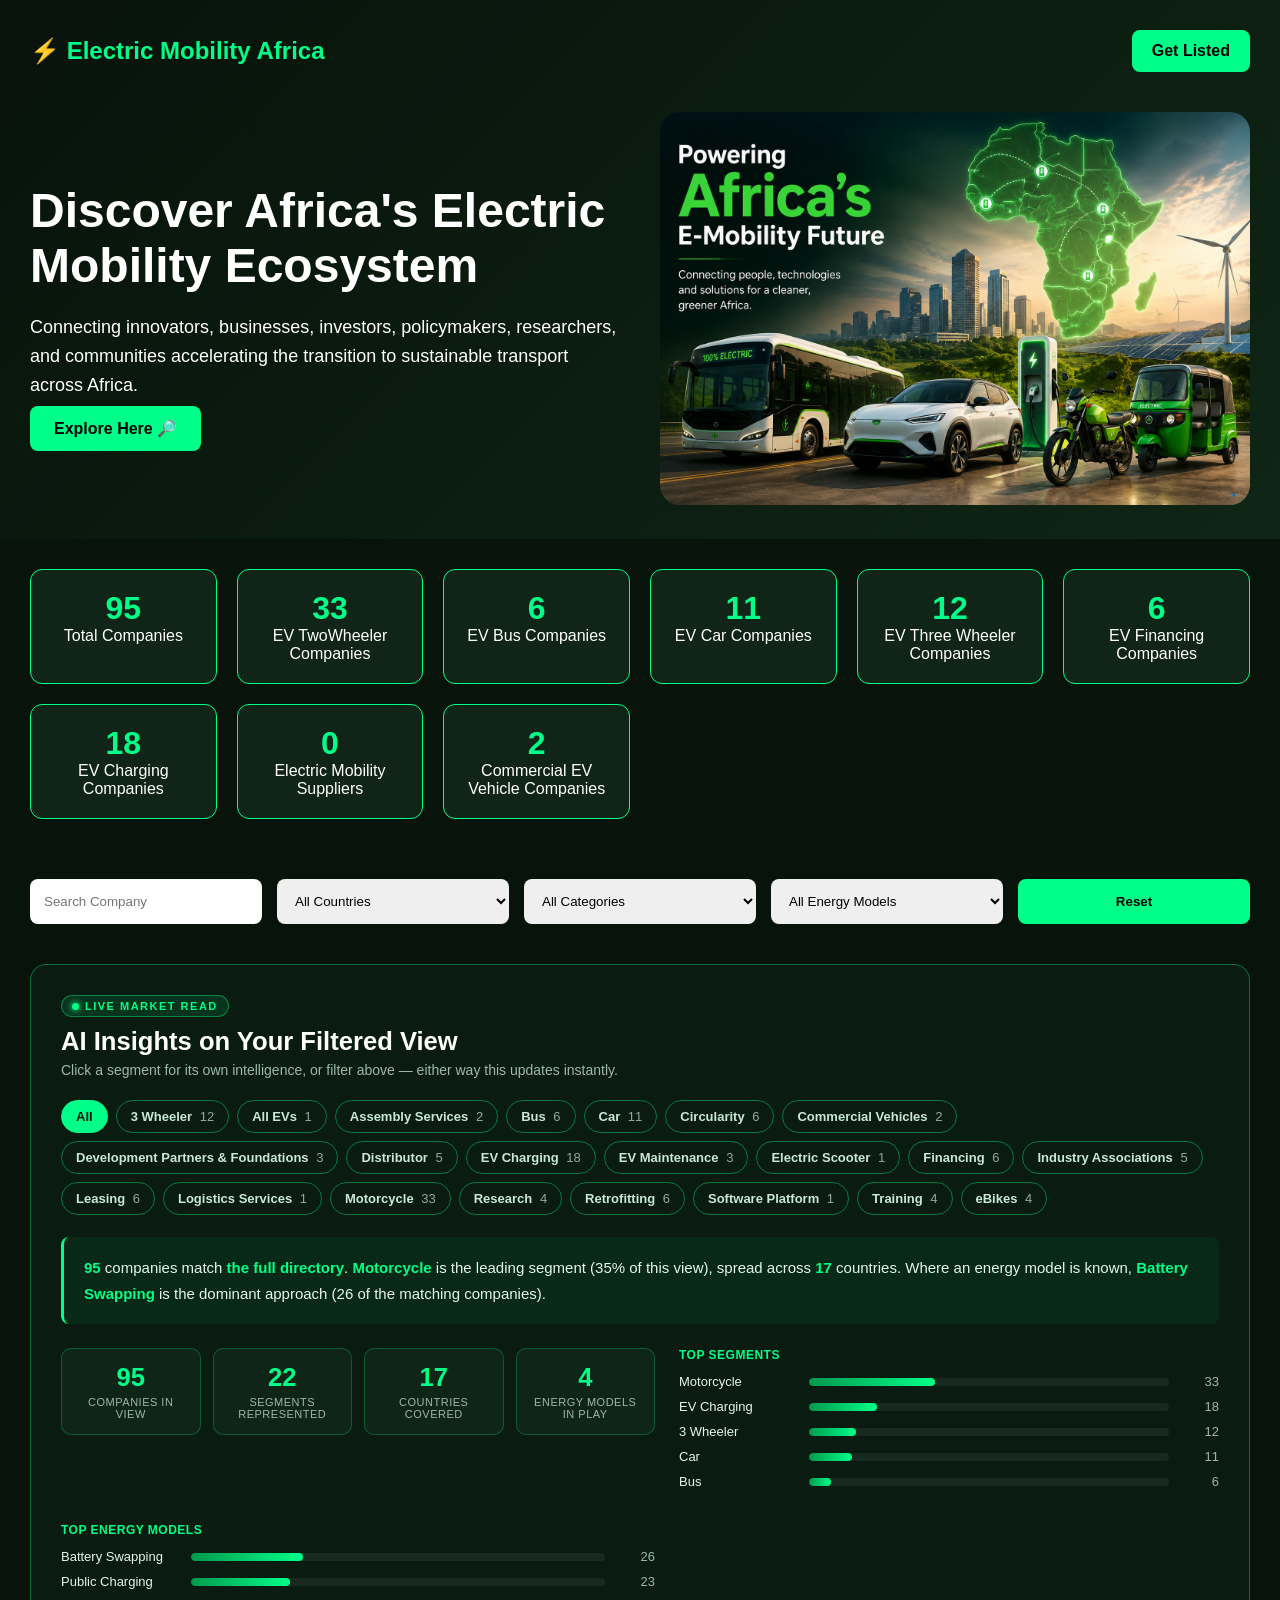
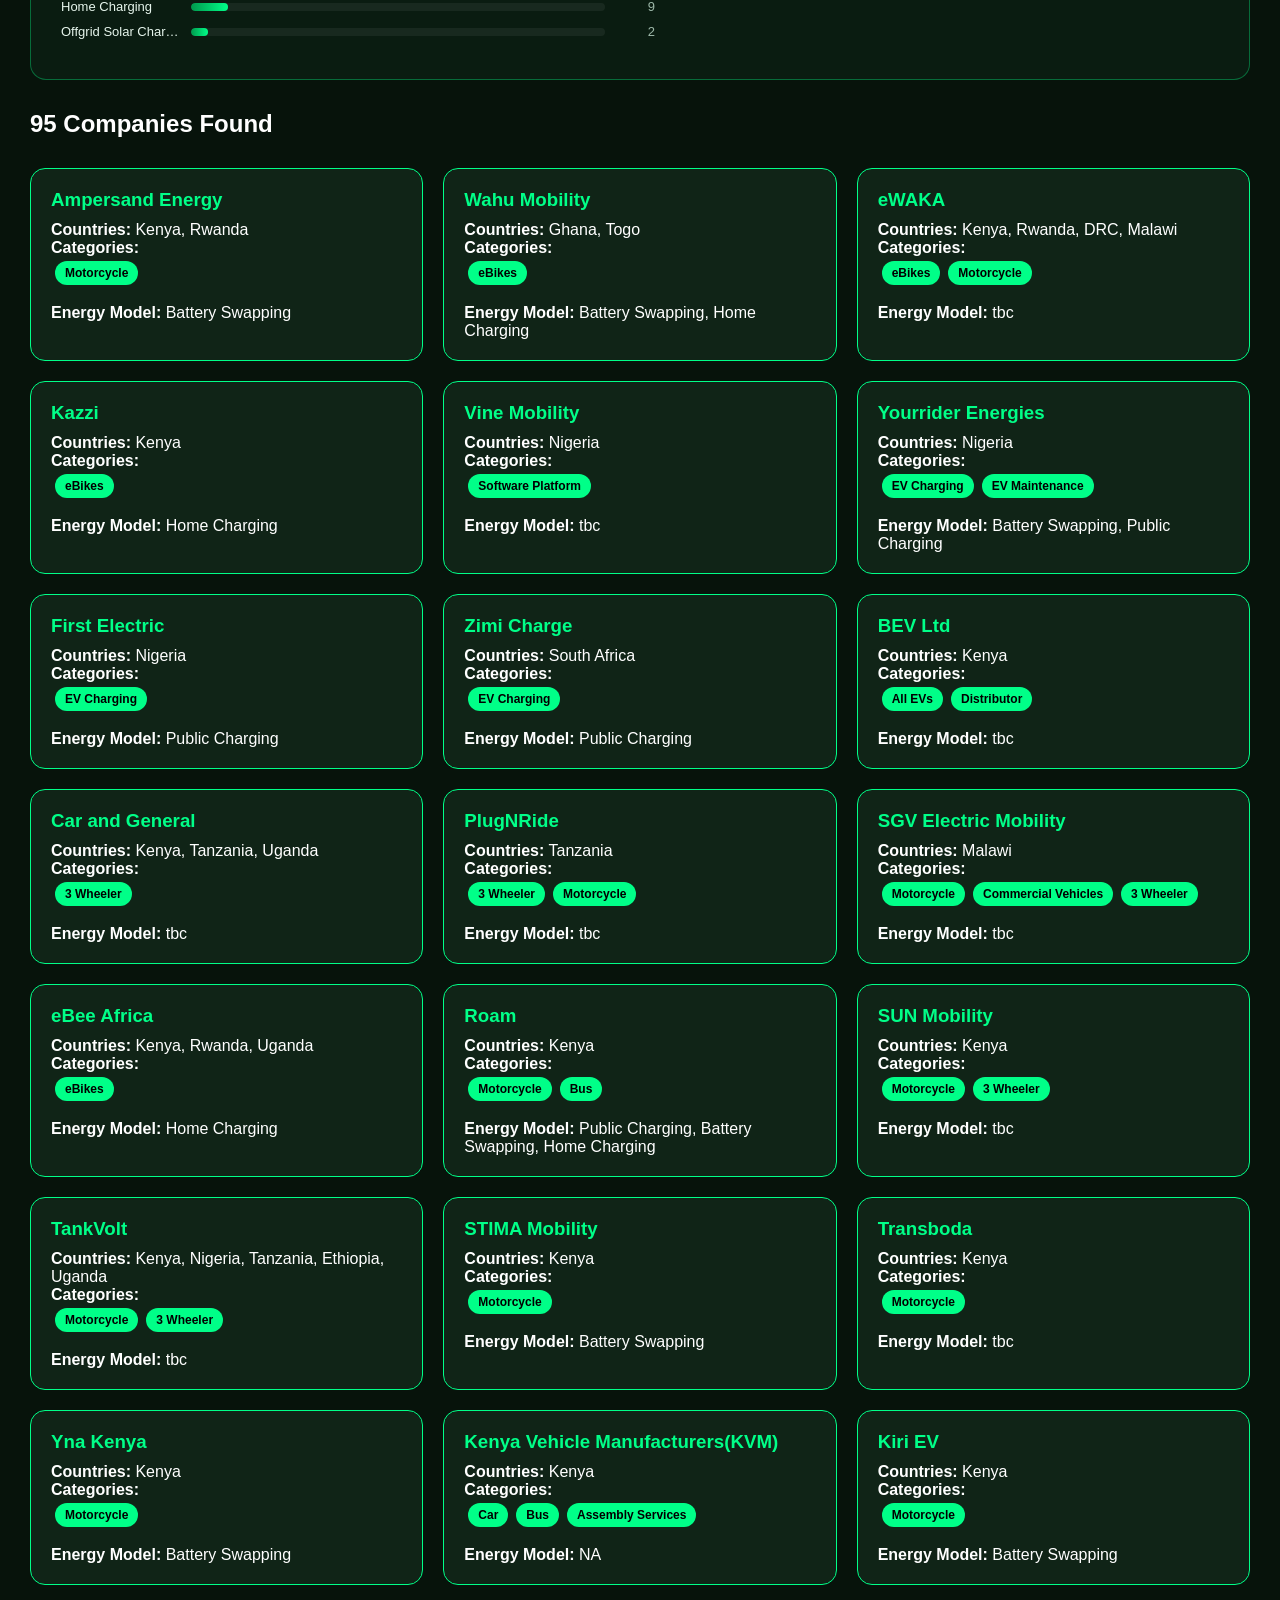
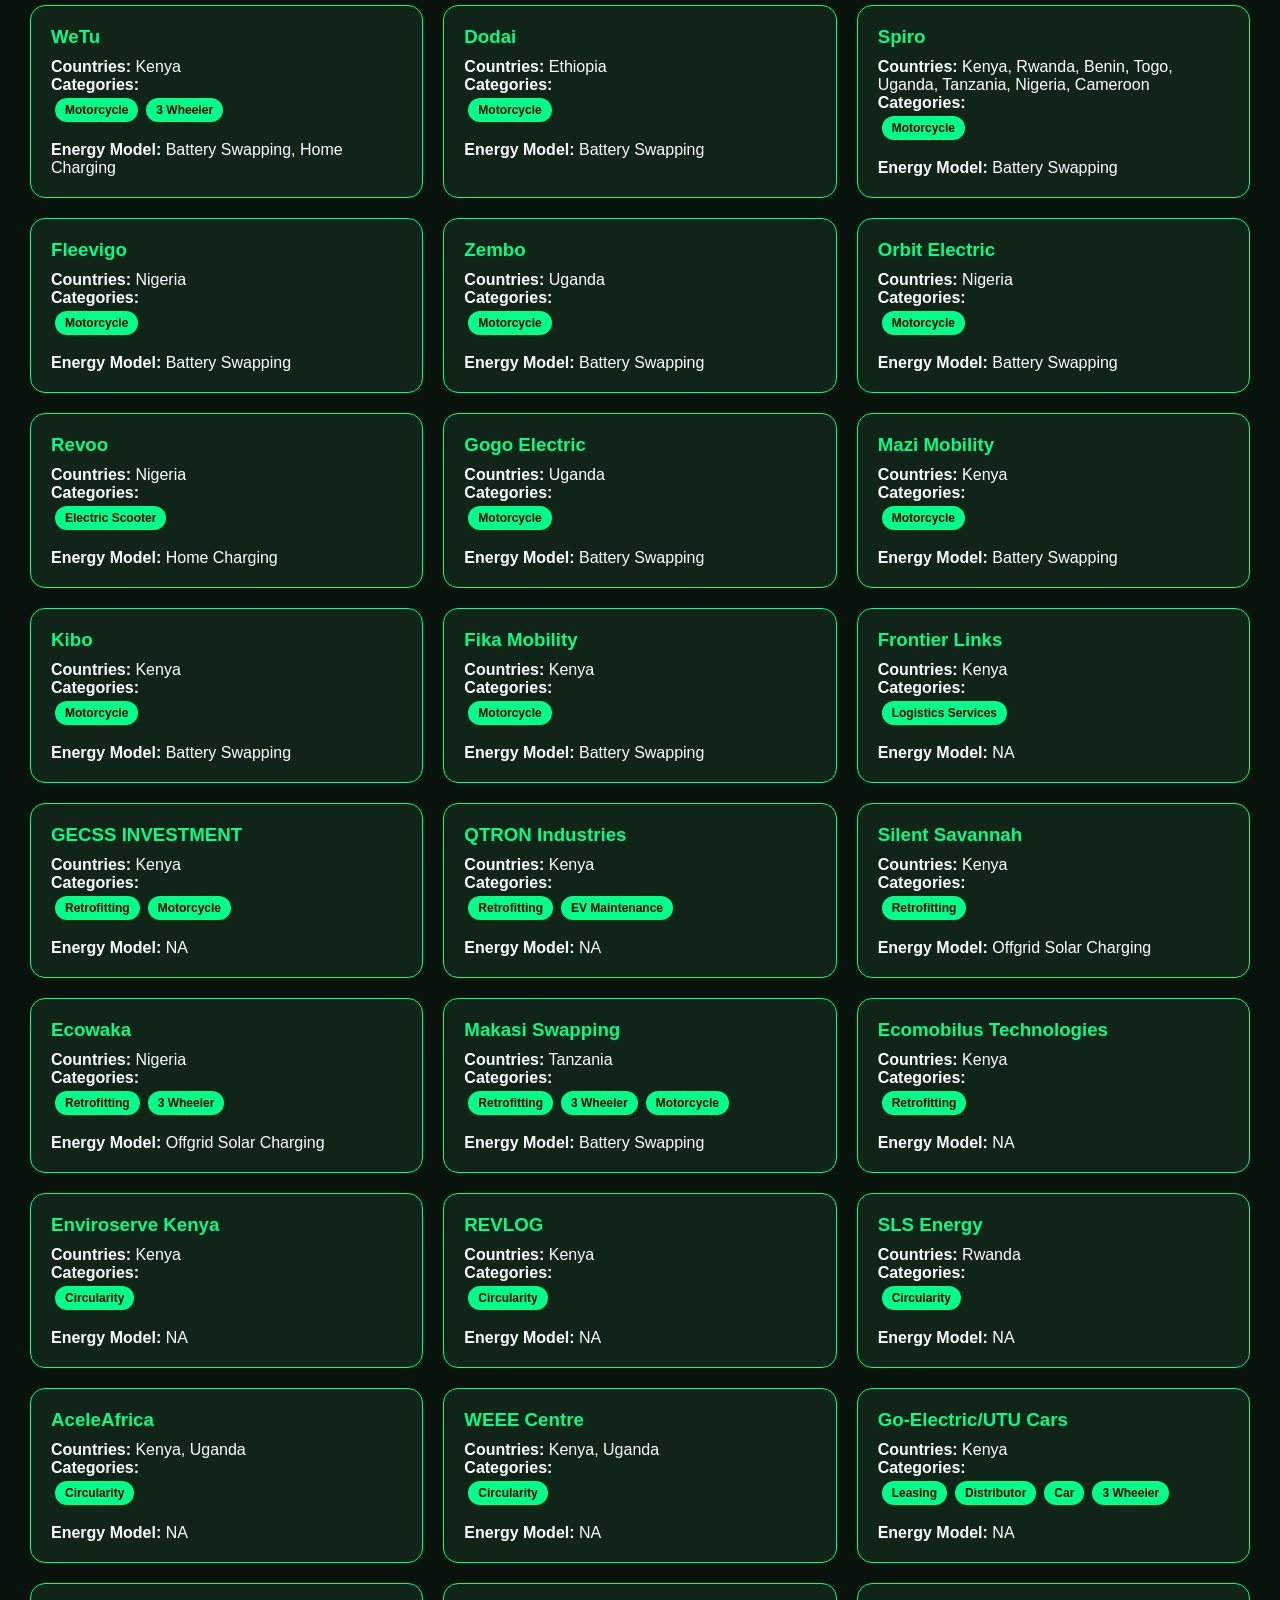
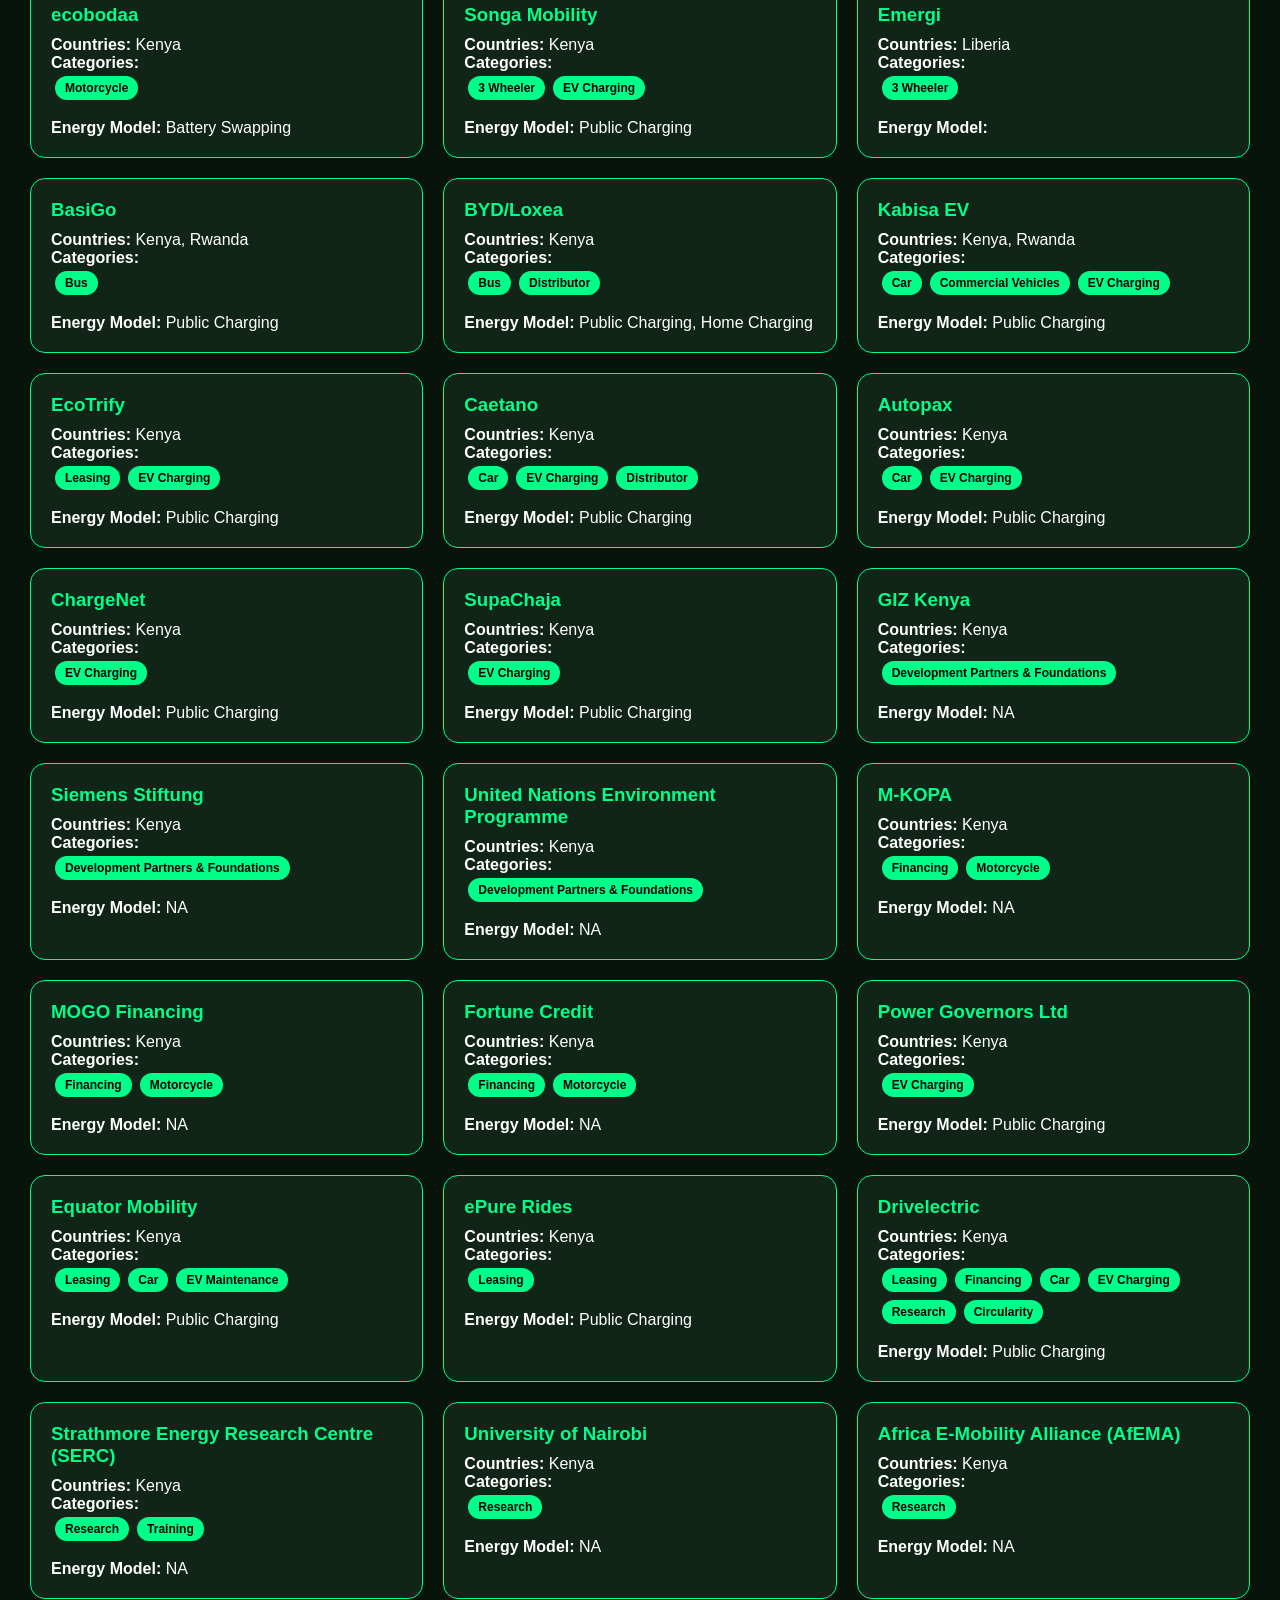
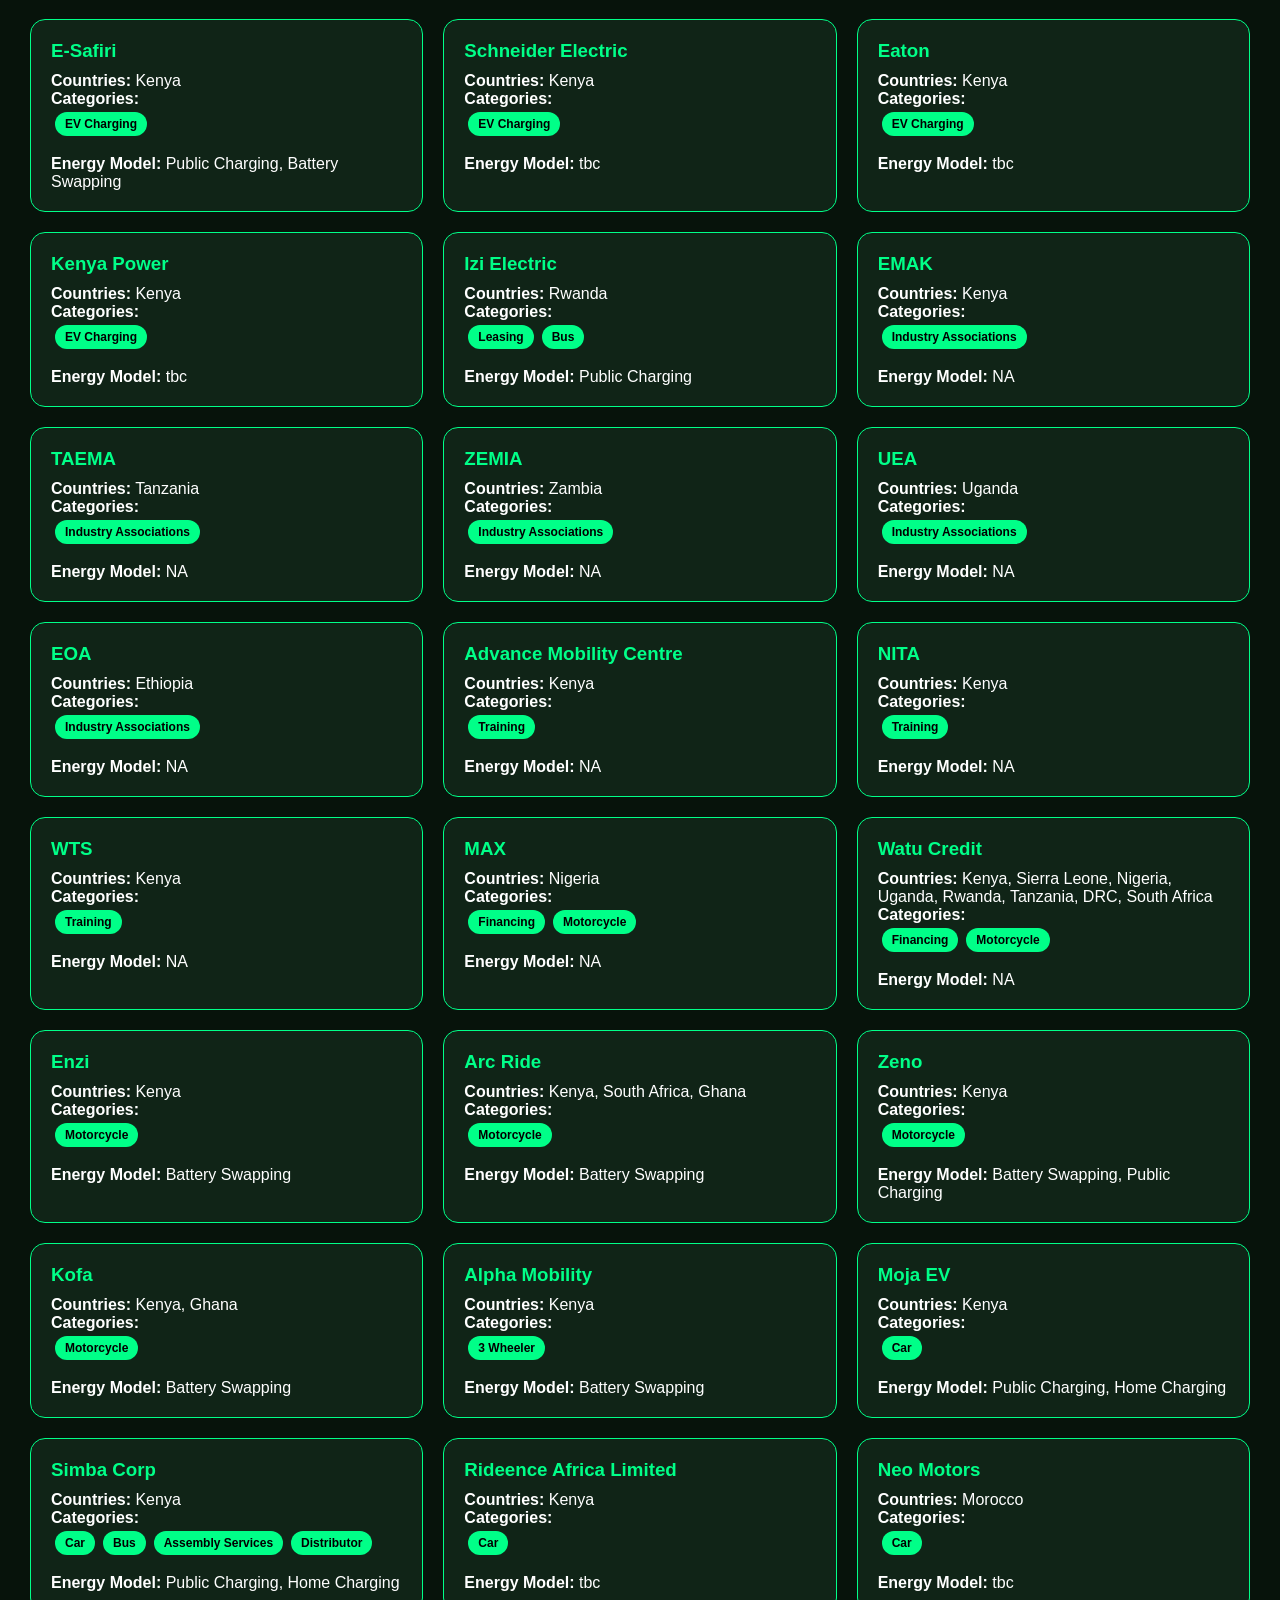
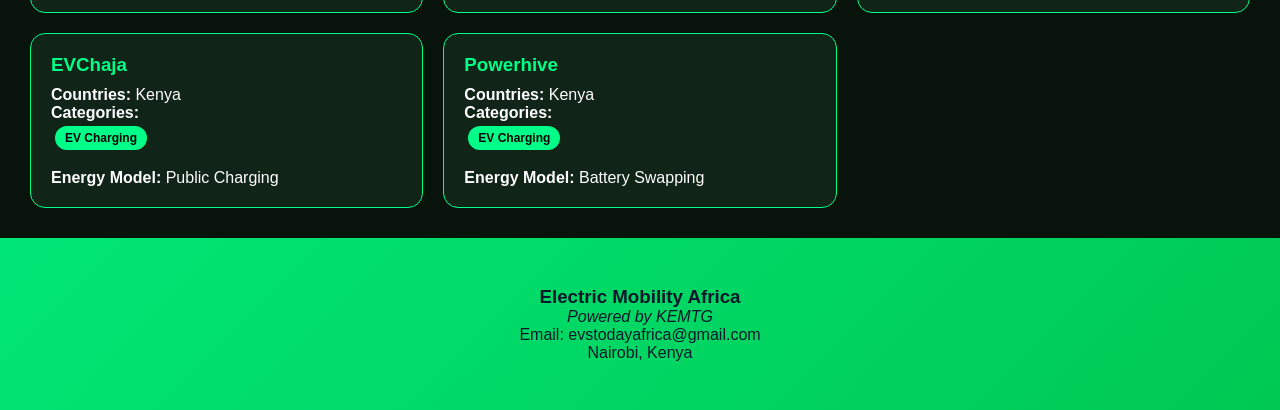
==== commit d3f177d6: "Add Electric Mobility Suppliers stat card to the dashboard layout" ====
--- a/index.html
+++ b/index.html
@@ -81,6 +81,10 @@
 <p>EV Charging Companies</p>
 </div>
 <div class="stat-card">
+<h2 id="supplierCount">0</h2>
+<p>Electric Mobility Suppliers</p>
+</div>
+<div class="stat-card">
 <h2 id="commercialCount">0</h2>
 <p>Commercial EV Vehicle Companies</p>
 </div>
--- a/styles.css
+++ b/styles.css
@@ -1,1764 +1,380 @@
-const companies = [
-  {
-    name: "CATL",
-    countries: ["China"],
-    categories: ["Emobility Suppliers"],
-    energyModels: ["Battery Cells", "Battery Packs", "Energy Storage"],
-    description: "Global battery supplier producing lithium-ion cells, packs, and energy storage systems for EVs, buses, and commercial fleets."
-  },
-  {
-    name: "BYD Electronics",
-    countries: ["China"],
-    categories: ["Emobility Suppliers"],
-    energyModels: ["Battery Packs", "Drive Train", "Power Electronics"],
-    description: "Provides battery packs, electric drivetrain components, and integrated EV power systems for mass-market transport." 
-  },
-  {
-    name: "LG Energy Solution",
-    countries: ["South Korea"],
-    categories: ["Emobility Suppliers"],
-    energyModels: ["Battery Cells", "Battery Packs", "Energy Storage"],
-    description: "Supplies high-performance battery cells and packs for electric cars, buses, and commercial vehicles."
-  },
-  {
-    name: "Samsung SDI",
-    countries: ["South Korea"],
-    categories: ["Emobility Suppliers"],
-    energyModels: ["Battery Cells", "Battery Packs"],
-    description: "Manufactures EV batteries and storage systems for mobility platforms and industrial electrification."
-  },
-  {
-    name: "Nidec",
-    countries: ["Japan"],
-    categories: ["Emobility Suppliers"],
-    energyModels: ["Drive Train", "Motors", "Power Electronics"],
-    description: "Supplies EV motors, inverters, and drivetrain components for efficient vehicle propulsion."
-  },
-  {
-    name: "Denso",
-    countries: ["Japan"],
-    categories: ["Emobility Suppliers"],
-    energyModels: ["Drive Train", "Software", "Thermal Systems"],
-    description: "Develops powertrain systems, software controls, and thermal management solutions for EV platforms."
-  },
-  {
-    name: "Delta Electronics",
-    countries: ["Taiwan"],
-    categories: ["Emobility Suppliers"],
-    energyModels: ["Charging Infrastructure", "Power Electronics", "Software"],
-    description: "Offers EV charging infrastructure, power conversion, and software for smart energy systems."
-  },
-  {
-    name: "Mitsubishi Electric",
-    countries: ["Japan"],
-    categories: ["Emobility Suppliers"],
-    energyModels: ["Inverters", "Software", "Infrastructure"],
-    description: "Supplies power electronics and control systems for electric drivetrains and charging infrastructure."
-  },
-  {
-    name: "Inovance",
-    countries: ["China"],
-    categories: ["Emobility Suppliers"],
-    energyModels: ["Drive Train", "Software", "Control Systems"],
-    description: "Provides motor controllers, electronic control units, and drivetrain solutions for e-mobility."
-  },
-  {
-    name: "Huawei Digital Power",
-    countries: ["China"],
-    categories: ["Emobility Suppliers"],
-    energyModels: ["Charging Infrastructure", "Software", "Energy Management"],
-    description: "Delivers EV charging systems, software platforms, and smart energy infrastructure for transport networks."
-  },
-  {
-    name: "Ampersand Energy",
-    countries: ["Kenya", "Rwanda"],
-    categories: ["Motorcycle"],
-    energyModels: ["Battery Swapping"],
-    description: "Electric motorcycle operator focused on battery swaps and affordable two-wheel transport services."
-  },
-  {
-    name: "Wahu Mobility",
-    countries: ["Ghana", "Togo"],
-    categories: ["eBikes"],
-    energyModels: ["Battery Swapping", "Home Charging"],
-    description: "Provides e-bikes and charging solutions for urban mobility and last-mile transport."
-  },
-  {
-    name: "eWAKA",
-    countries: ["Kenya", "Rwanda", "DRC", "Malawi"],
-    categories: ["eBikes", "Motorcycle"],
-    energyModels: ["tbc"],
-    description: "Market leader in electric bike and motorcycle mobility across East and Central Africa."
-  },
-  {
-    name: "Kazzi",
-    countries: ["Kenya"],
-    categories: ["eBikes"],
-    energyModels: ["Home Charging"],
-    description: "Provides e-bike solutions and at-home charging support for everyday riders."
-  },
-  {
-    name: "Vine Mobility",
-    countries: ["Nigeria"],
-    categories: ["Software Platform"],
-    energyModels: ["tbc"],
-    description: "Software-led mobility platform connecting EV services, users, and operational tools."
-  },
-  {
-    name: "Yourrider Energies",
-    countries: ["Nigeria"],
-    categories: ["EV Charging", "EV Maintenance"],
-    energyModels: ["Battery Swapping", "Public Charging"],
-    description: "EV charging and maintenance provider enabling clean transport infrastructure growth."
-  },
-  {
-    name: "First Electric",
-    countries: ["Nigeria"],
-    categories: ["EV Charging"],
-    energyModels: ["Public Charging"],
-    description: "Charging company expanding access to electric mobility across major transport corridors."
-  },
-  {
-    name: "Zimi Charge",
-    countries: ["South Africa"],
-    categories: ["EV Charging"],
-    energyModels: ["Public Charging"],
-    description: "Builds accessible charging points for electric vehicles across urban and highway networks."
-  },
-  {
-    name: "BEV Ltd",
-    countries: ["Kenya"],
-    categories: ["All EVs", "Distributor"],
-    energyModels: ["tbc"],
-    description: "EV distributor and mobility partner connecting fleets and consumers to electric transport solutions."
-  },
-  {
-    name: "Car and General",
-    countries: ["Kenya", "Tanzania", "Uganda"],
-    categories: ["3 Wheeler"],
-    energyModels: ["tbc"],
-    description: "Auto and mobility group supporting Africa's shift toward commercial electric transport."
-  },
-  {
-    name: "PlugNRide",
-    countries: ["Tanzania"],
-    categories: ["3 Wheeler", "Motorcycle"],
-    energyModels: ["tbc"],
-    description: "Transport operator focused on passenger and cargo electric mobility in East Africa."
-  },
-  {
-    name: "SGV Electric Mobility",
-    countries: ["Malawi"],
-    categories: ["Motorcycle", "Commercial Vehicles", "3 Wheeler"],
-    energyModels: ["tbc"],
-    description: "Electric mobility business covering motorcycles, three-wheelers, and cargo transport."
-  },
-  {
-    name: "eBee Africa",
-    countries: ["Kenya", "Rwanda", "Uganda"],
-    categories: ["eBikes"],
-    energyModels: ["Home Charging"],
-    description: "Provides electric bicycles for urban mobility and low-cost delivery models across East Africa."
-  },
-  {
-    name: "Roam",
-    countries: ["Kenya"],
-    categories: ["Motorcycle", "Bus"],
-    energyModels: ["Public Charging", "Battery Swapping", "Home Charging"],
-    description: "Electric motorcycle and bus platform combining transport services with smart charging infrastructure."
-  },
-  {
-    name: "SUN Mobility",
-    countries: ["Kenya"],
-    categories: ["Motorcycle", "3 Wheeler"],
-    energyModels: ["tbc"],
-    description: "Battery-sharing model for two- and three-wheel electric vehicles."
-  },
-  {
-    name: "TankVolt",
-    countries: ["Kenya", "Nigeria", "Tanzania", "Ethiopia", "Uganda"],
-    categories: ["Motorcycle", "3 Wheeler"],
-    energyModels: ["tbc"],
-    description: "Builds electric mobility products for African markets with a focus on motorcycles and tuk-tuks."
-  },
-  {
-    name: "STIMA Mobility",
-    countries: ["Kenya"],
-    categories: ["Motorcycle"],
-    energyModels: ["Battery Swapping"],
-    description: "Battery swapping network for urban motorcycle operators and delivery businesses."
-  },
-  {
-    name: "Transboda",
-    countries: ["Kenya"],
-    categories: ["Motorcycle"],
-    energyModels: ["tbc"],
-    description: "Electric motorcycle company serving riders with transport and mobility services."
-  },
-  {
-    name: "Yna Kenya",
-    countries: ["Kenya"],
-    categories: ["Motorcycle"],
-    energyModels: ["Battery Swapping"],
-    description: "Two-wheeler electric mobility business focused on battery swap access."
-  },
-  {
-    name: "Kenya Vehicle Manufacturers(KVM)",
-    countries: ["Kenya"],
-    categories: ["Car", "Bus", "Assembly Services"],
-    energyModels: ["NA"],
-    description: "Vehicle manufacturing and assembly operator supporting local EV and mobility production."
-  },
-  {
-    name: "Kiri EV",
-    countries: ["Kenya"],
-    categories: ["Motorcycle"],
-    energyModels: ["Battery Swapping"],
-    description: "Electric motorcycle company improving affordability and access through swap-based energy delivery."
-  },
-  {
-    name: "WeTu",
-    countries: ["Kenya"],
-    categories: ["Motorcycle", "3 Wheeler"],
-    energyModels: ["Battery Swapping", "Home Charging"],
-    description: "Electric mobility startup offering access to motorcycles and three-wheelers with flexible power systems."
-  },
-  {
-    name: "Dodai",
-    countries: ["Ethiopia"],
-    categories: ["Motorcycle"],
-    energyModels: ["Battery Swapping"],
-    description: "E-bikes and electric motorcycles designed for urban riders and commercial delivery use."
-  },
-  {
-    name: "Spiro",
-    countries: ["Kenya", "Rwanda", "Benin", "Togo", "Uganda", "Tanzania", "Nigeria", "Cameroon"],
-    categories: ["Motorcycle"],
-    energyModels: ["Battery Swapping"],
-    description: "Cross-border electric mobility and battery swap operator scaling transport solutions across Africa."
-  },
-  {
-    name: "Fleevigo",
-    countries: ["Nigeria"],
-    categories: ["Motorcycle"],
-    energyModels: ["Battery Swapping"],
-    description: "Electric motorcycle business focused on affordable rider access and energy exchange."
-  },
-  {
-    name: "Zembo",
-    countries: ["Uganda"],
-    categories: ["Motorcycle"],
-    energyModels: ["Battery Swapping"],
-    description: "Electric motorcycle operator serving Uganda's growing urban transport demand."
-  },
-  {
-    name: "Orbit Electric",
-    countries: ["Nigeria"],
-    categories: ["Motorcycle"],
-    energyModels: ["Battery Swapping"],
-    description: "Two-wheeler mobility provider building a cleaner, lower-cost transport model."
-  },
-  {
-    name: "Revoo",
-    countries: ["Nigeria"],
-    categories: ["Electric Scooter"],
-    energyModels: ["Home Charging"],
-    description: "Electric scooter business focused on personal mobility and everyday urban travel."
-  },
-  {
-    name: "Gogo Electric",
-    countries: ["Uganda"],
-    categories: ["Motorcycle"],
-    energyModels: ["Battery Swapping"],
-    description: "E-mobility company expanding affordable motorcycle transport in East Africa."
-  },
-  {
-    name: "Mazi Mobility",
-    countries: ["Kenya"],
-    categories: ["Motorcycle"],
-    energyModels: ["Battery Swapping"],
-    description: "Battery swap business for commuters, couriers, and motorcycle operators."
-  },
-  {
-    name: "Kibo",
-    countries: ["Kenya"],
-    categories: ["Motorcycle"],
-    energyModels: ["Battery Swapping"],
-    description: "Electric two-wheeler company building affordable, energy-efficient mobility options."
-  },
-  {
-    name: "Fika Mobility",
-    countries: ["Kenya"],
-    categories: ["Motorcycle"],
-    energyModels: ["Battery Swapping"],
-    description: "Motorcycle service provider using battery swap technology to reduce downtime."
-  },
-  {
-    name: "Frontier Links",
-    countries: ["Kenya"],
-    categories: ["Logistics Services"],
-    energyModels: ["NA"],
-    description: "Logistics company supporting electric mobility deployment in delivery and freight operations."
-  },
-  {
-    name: "GECSS INVESTMENT",
-    countries: ["Kenya"],
-    categories: ["Retrofitting", "Motorcycle"],
-    energyModels: ["NA"],
-    description: "Business focused on converting conventional vehicles into cleaner electric alternatives."
-  },
-  {
-    name: "QTRON Industries",
-    countries: ["Kenya"],
-    categories: ["Retrofitting", "EV Maintenance"],
-    energyModels: ["NA"],
-    description: "Retrofit and maintenance specialist for EV systems and converted fleets."
-  },
-  {
-    name: "Silent Savannah",
-    countries: ["Kenya"],
-    categories: ["Retrofitting"],
-    energyModels: ["Offgrid Solar Charging"],
-    description: "Retrofit specialist using solar-backed systems to support off-grid electric mobility."
-  },
-  {
-    name: "Ecowaka",
-    countries: ["Nigeria"],
-    categories: ["Retrofitting", "3 Wheeler"],
-    energyModels: ["Offgrid Solar Charging"],
-    description: "Retrofit company turning existing vehicles into cleaner, smarter electric platforms."
-  },
-  {
-    name: "Makasi Swapping",
-    countries: ["Tanzania"],
-    categories: ["Retrofitting", "3 Wheeler", "Motorcycle"],
-    energyModels: ["Battery Swapping"],
-    description: "Retrofit and swap business improving the viability of electric commercial transport."
-  },
-  {
-    name: "Ecomobilus Technologies",
-    countries: ["Kenya"],
-    categories: ["Retrofitting"],
-    energyModels: ["NA"],
-    description: "Technology provider enabling conversion, maintenance, and upgrading of transport fleets."
-  },
-  {
-    name: "Enviroserve Kenya",
-    countries: ["Kenya"],
-    categories: ["Circularity"],
-    energyModels: ["NA"],
-    description: "Waste and circularity company supporting battery and EV component recycling."
-  },
-  {
-    name: "REVLOG",
-    countries: ["Kenya"],
-    categories: ["Circularity"],
-    energyModels: ["NA"],
-    description: "Circular economy player supporting reuse and systems thinking in transport electrification."
-  },
-  {
-    name: "SLS Energy",
-    countries: ["Rwanda"],
-    categories: ["Circularity"],
-    energyModels: ["NA"],
-    description: "Energy company supporting sustainable battery and component lifecycle management."
-  },
-  {
-    name: "AceleAfrica",
-    countries: ["Kenya", "Uganda"],
-    categories: ["Circularity"],
-    energyModels: ["NA"],
-    description: "Circularity-focused partner helping extend the life of EV and battery resources."
-  },
-  {
-    name: "WEEE Centre",
-    countries: ["Kenya", "Uganda"],
-    categories: ["Circularity"],
-    energyModels: ["NA"],
-    description: "E-waste and battery management hub supporting safe recycling and resource recovery."
-  },
-  {
-    name: "Go-Electric/UTU Cars",
-    countries: ["Kenya"],
-    categories: ["Leasing", "Distributor", "Car", "3 Wheeler"],
-    energyModels: ["NA"],
-    description: "Leasing and distributor platform increasing access to electric vehicles in East Africa."
-  },
-  {
-    name: "ecobodaa",
-    countries: ["Kenya"],
-    categories: ["Motorcycle"],
-    energyModels: ["Battery Swapping"],
-    description: "Two-wheel electric mobility brand serving commuters and commercial riders."
-  },
-  {
-    name: "Songa Mobility",
-    countries: ["Kenya"],
-    categories: ["3 Wheeler", "EV Charging"],
-    energyModels: ["Public Charging"],
-    description: "Three-wheeler and charging business supporting e-mobility services in Kenya."
-  },
-  {
-    name: "Emergi",
-    countries: ["Liberia"],
-    categories: ["3 Wheeler"],
-    energyModels: [""],
-    description: "Electric three-wheeler operator serving urban transport and mobility needs."
-  },
-  {
-    name: "BasiGo",
-    countries: ["Kenya", "Rwanda"],
-    categories: ["Bus"],
-    energyModels: ["Public Charging"],
-    description: "Electric bus company introducing cleaner public transport systems in African cities."
-  },
-  {
-    name: "BYD/Loxea",
-    countries: ["Kenya"],
-    categories: ["Bus", "Distributor"],
-    energyModels: ["Public Charging", "Home Charging"],
-    description: "Bus and vehicle distributor supporting electric public transport adoption."
-  },
-  {
-    name: "Kabisa EV",
-    countries: ["Kenya", "Rwanda"],
-    categories: ["Car", "Commercial Vehicles", "EV Charging"],
-    energyModels: ["Public Charging"],
-    description: "EV company offering electric vehicles and charging infrastructure for transport networks."
-  },
-  {
-    name: "EcoTrify",
-    countries: ["Kenya"],
-    categories: ["Leasing", "EV Charging"],
-    energyModels: ["Public Charging"],
-    description: "Leasing and charging platform helping businesses adopt electric mobility faster."
-  },
-  {
-    name: "Caetano",
-    countries: ["Kenya"],
-    categories: ["Car", "EV Charging", "Distributor"],
-    energyModels: ["Public Charging"],
-    description: "EV distributor and charging provider increasing access to electric cars."
-  },
-  {
-    name: "Autopax",
-    countries: ["Kenya"],
-    categories: ["Car", "EV Charging"],
-    energyModels: ["Public Charging"],
-    description: "Electric vehicle company focused on mobility access and charging integration."
-  },
-  {
-    name: "ChargeNet",
-    countries: ["Kenya"],
-    categories: ["EV Charging"],
-    energyModels: ["Public Charging"],
-    description: "EV charging operator growing the public charging network across East Africa."
-  },
-  {
-    name: "SupaChaja",
-    countries: ["Kenya"],
-    categories: ["EV Charging"],
-    energyModels: ["Public Charging"],
-    description: "Charging solution provider helping expand urban EV access and convenience."
-  },
-  {
-    name: "GIZ Kenya",
-    countries: ["Kenya"],
-    categories: ["Development Partners & Foundations"],
-    energyModels: ["NA"],
-    description: "Development partner supporting e-mobility policy, pilots, and ecosystem growth."
-  },
-  {
-    name: "Siemens Stiftung",
-    countries: ["Kenya"],
-    categories: ["Development Partners & Foundations"],
-    energyModels: ["NA"],
-    description: "Foundation supporting sustainable mobility and innovation across African markets."
-  },
-  {
-    name: "United Nations Environment Programme",
-    countries: ["Kenya"],
-    categories: ["Development Partners & Foundations"],
-    energyModels: ["NA"],
-    description: "Global body backing low-carbon transport and policy development in emerging markets."
-  },
-  {
-    name: "M-KOPA",
-    countries: ["Kenya"],
-    categories: ["Financing", "Motorcycle"],
-    energyModels: ["NA"],
-    description: "Financing platform enabling access to electric bikes and mobility products."
-  },
-  {
-    name: "MOGO Financing",
-    countries: ["Kenya"],
-    categories: ["Financing", "Motorcycle"],
-    energyModels: ["NA"],
-    description: "Consumer finance provider backing EV adoption for transport operators and households."
-  },
-  {
-    name: "Fortune Credit",
-    countries: ["Kenya"],
-    categories: ["Financing", "Motorcycle"],
-    energyModels: ["NA"],
-    description: "Financing partner supporting ownership of electric motorcycles and mobility assets."
-  },
-  {
-    name: "Power Governors Ltd",
-    countries: ["Kenya"],
-    categories: ["EV Charging"],
-    energyModels: ["Public Charging"],
-    description: "Charging company supporting charging infrastructure and transport electrification."
-  },
-  {
-    name: "Equator Mobility",
-    countries: ["Kenya"],
-    categories: ["Leasing", "Car", "EV Maintenance"],
-    energyModels: ["Public Charging"],
-    description: "Leasing and maintenance provider helping drivers transition into EV ownership."
-  },
-  {
-    name: "ePure Rides",
-    countries: ["Kenya"],
-    categories: ["Leasing"],
-    energyModels: ["Public Charging"],
-    description: "Mobility leasing business enabling accessible, low-emission transport options."
-  },
-  {
-    name: "Drivelectric",
-    countries: ["Kenya"],
-    categories: ["Leasing", "Financing", "Car", "EV Charging", "Research", "Circularity"],
-    energyModels: ["Public Charging"],
-    description: "Research-led mobility provider uniting leasing, charging, financing, and circularity."
-  },
-  {
-    name: "Strathmore Energy Research Centre (SERC)",
-    countries: ["Kenya"],
-    categories: ["Research", "Training"],
-    energyModels: ["NA"],
-    description: "Research centre advancing innovation, training, and knowledge for transport electrification."
-  },
-  {
-    name: "University of Nairobi",
-    countries: ["Kenya"],
-    categories: ["Research"],
-    energyModels: ["NA"],
-    description: "Academic institution advancing research in energy, transport, and sustainable mobility."
-  },
-  {
-    name: "Africa E-Mobility Alliance (AfEMA)",
-    countries: ["Kenya"],
-    categories: ["Research"],
-    energyModels: ["NA"],
-    description: "Regional network supporting e-mobility research, collaboration, and ecosystem coordination."
-  },
-  {
-    name: "E-Safiri",
-    countries: ["Kenya"],
-    categories: ["EV Charging"],
-    energyModels: ["Public Charging", "Battery Swapping"],
-    description: "Charging and energy access startup supporting electric mobility and fast-turnaround operations."
-  },
-  {
-    name: "Schneider Electric",
-    countries: ["Kenya"],
-    categories: ["EV Charging"],
-    energyModels: ["tbc"],
-    description: "Infrastructure and energy technology company supporting smarter charging and power systems."
-  },
-  {
-    name: "Eaton",
-    countries: ["Kenya"],
-    categories: ["EV Charging"],
-    energyModels: ["tbc"],
-    description: "Global power management company enabling efficient electrification and infrastructure."
-  },
-  {
-    name: "Kenya Power",
-    countries: ["Kenya"],
-    categories: ["EV Charging"],
-    energyModels: ["tbc"],
-    description: "Utility operator expanding the integrated energy backbone for electric transport."
-  },
-  {
-    name: "Izi Electric",
-    countries: ["Rwanda"],
-    categories: ["Leasing", "Bus"],
-    energyModels: ["Public Charging"],
-    description: "Electric bus leasing platform supporting Rwanda's shift to clean public mobility."
-  },
-  {
-    name: "EMAK",
-    countries: ["Kenya"],
-    categories: ["Industry Associations"],
-    energyModels: ["NA"],
-    description: "Industry association helping coordinate a more structured and enabling EV ecosystem."
-  },
-  {
-    name: "TAEMA",
-    countries: ["Tanzania"],
-    categories: ["Industry Associations"],
-    energyModels: ["NA"],
-    description: "Association supporting policy, networking, and market development for electric mobility."
-  },
-  {
-    name: "ZEMIA",
-    countries: ["Zambia"],
-    categories: ["Industry Associations"],
-    energyModels: ["NA"],
-    description: "Association promoting e-mobility growth and industry coordination in the region."
-  },
-  {
-    name: "UEA",
-    countries: ["Uganda"],
-    categories: ["Industry Associations"],
-    energyModels: ["NA"],
-    description: "Association supporting cleaner transport, policy, and stakeholder collaboration."
-  },
-  {
-    name: "EOA",
-    countries: ["Ethiopia"],
-    categories: ["Industry Associations"],
-    energyModels: ["NA"],
-    description: "Association helping coordinate the electric mobility ecosystem in Ethiopia."
-  },
-  {
-    name: "Advance Mobility Centre",
-    countries: ["Kenya"],
-    categories: ["Training"],
-    energyModels: ["NA"],
-    description: "Skills and training centre preparing the next generation of e-mobility specialists."
-  },
-  {
-    name: "NITA",
-    countries: ["Kenya"],
-    categories: ["Training"],
-    energyModels: ["NA"],
-    description: "Training authority developing technical capacity for EV and sustainable transport sectors."
-  },
-  {
-    name: "WTS",
-    countries: ["Kenya"],
-    categories: ["Training"],
-    energyModels: ["NA"],
-    description: "Training institution focused on technical skills and workforce readiness for EV systems."
-  },
-  {
-    name: "MAX",
-    countries: ["Nigeria"],
-    categories: ["Financing", "Motorcycle"],
-    energyModels: ["NA"],
-    description: "Mobility finance organization enabling access to electric motorcycles and services."
-  },
-  {
-    name: "Watu Credit",
-    countries: ["Kenya", "Sierra Leone", "Nigeria", "Uganda", "Rwanda", "Tanzania", "DRC", "South Africa"],
-    categories: ["Financing", "Motorcycle"],
-    energyModels: ["NA"],
-    description: "Consumer finance company supporting broader access to electric motorcycles in Africa."
-  },
-  {
-    name: "Enzi",
-    countries: ["Kenya"],
-    categories: ["Motorcycle"],
-    energyModels: ["Battery Swapping"],
-    description: "Electric motorcycle provider focused on accessible transport and service uptime."
-  },
-  {
-    name: "Arc Ride",
-    countries: ["Kenya", "South Africa", "Ghana"],
-    categories: ["Motorcycle"],
-    energyModels: ["Battery Swapping"],
-    description: "Electric motorcycle platform offering clean mobility and battery-switch convenience."
-  },
-  {
-    name: "Zeno",
-    countries: ["Kenya"],
-    categories: ["Motorcycle"],
-    energyModels: ["Battery Swapping", "Public Charging"],
-    description: "Electric mobility business with flexible energy access models for motorcycle riders."
-  },
-  {
-    name: "Kofa",
-    countries: ["Kenya", "Ghana"],
-    categories: ["Motorcycle"],
-    energyModels: ["Battery Swapping"],
-    description: "Battery swap company focused on making two-wheel electric travel practical and affordable."
-  },
-  {
-    name: "Alpha Mobility",
-    countries: ["Kenya"],
-    categories: ["3 Wheeler"],
-    energyModels: ["Battery Swapping"],
-    description: "Three-wheeler mobility company designed around compact urban transport use cases."
-  },
-  {
-    name: "Moja EV",
-    countries: ["Kenya"],
-    categories: ["Car"],
-    energyModels: ["Public Charging", "Home Charging"],
-    description: "EV manufacturer and mobility brand helping expand access to cleaner passenger transport."
-  },
-  {
-    name: "Simba Corp",
-    countries: ["Kenya"],
-    categories: ["Car", "Bus", "Assembly Services", "Distributor"],
-    energyModels: ["Public Charging", "Home Charging"],
-    description: "Auto group helping scale EV adoption through assembly, distribution, and fleet deployment."
-  },
-  {
-    name: "Rideence Africa Limited",
-    countries: ["Kenya"],
-    categories: ["Car"],
-    energyModels: ["tbc"],
-    description: "Passenger EV provider supporting cleaner first- and last-mile mobility options."
-  },
-  {
-    name: "Neo Motors",
-    countries: ["Morocco"],
-    categories: ["Car"],
-    energyModels: ["tbc"],
-    description: "Vehicle business expanding EV market presence across North Africa."
-  },
-  {
-    name: "EVChaja",
-    countries: ["Kenya"],
-    categories: ["EV Charging"],
-    energyModels: ["Public Charging"],
-    description: "Charging provider enabling reliable access to electric vehicle infrastructure."
-  },
-  {
-    name: "Powerhive",
-    countries: ["Kenya"],
-    categories: ["EV Charging"],
-    energyModels: ["Battery Swapping"],
-    description: "Energy and charging business strengthening the network behind electric mobility operations."
-  }
-];
-
-const categoryFilter = document.getElementById("categoryFilter");
-const countryFilter = document.getElementById("countryFilter");
-const energyFilter = document.getElementById("energyFilter");
-const searchInput = document.getElementById("searchInput");
-const container = document.getElementById("companyContainer");
-const resultsCount = document.getElementById("resultsCount");
-
-// AI Insights Elements
-const insightsBody = document.getElementById("insightsBody");
-const segmentChips = document.getElementById("segmentChips");
-
-function populateFilters() {
-  const countries = [...new Set(companies.flatMap(c => c.countries))].sort();
-
-  countryFilter.innerHTML = '<option value="">All Countries</option>';
-  countries.forEach(country => {
-    countryFilter.innerHTML += `<option>${country}</option>`;
-  });
-
-  const categories = [...new Set(companies.flatMap(c => c.categories))].sort();
-
-  categoryFilter.innerHTML = '<option value="">All Categories</option>';
-  categories.forEach(cat => {
-    categoryFilter.innerHTML += `<option>${cat}</option>`;
-  });
-
-  renderSegmentChips(categories);
-
-  const energies = [...new Set(companies.flatMap(c => c.energyModels))].sort();
-
-  energyFilter.innerHTML = '<option value="">All Energy Models</option>';
-  energies.forEach(model => {
-    if (model && model !== "tbc" && model !== "NA" && model !== "") {
-      energyFilter.innerHTML += `<option>${model}</option>`;
-    }
-  });
-}
-
-function renderSegmentChips(categories) {
-  const chipsHtml = ['<button type="button" class="segment-chip" data-category="">All</button>']
-    .concat(categories.map(cat => {
-      const count = countCategory(cat);
-      return `<button type="button" class="segment-chip" data-category="${cat}">${cat} <span class="chip-count">${count}</span></button>`;
-    }));
-
-  segmentChips.innerHTML = chipsHtml.join("");
-  syncSegmentChips();
-}
-
-function syncSegmentChips() {
-  if (!segmentChips) return;
-  const active = categoryFilter.value;
-  segmentChips.querySelectorAll(".segment-chip").forEach(chip => {
-    chip.classList.toggle("active", chip.dataset.category === active);
-  });
-}
-
-if (segmentChips) {
-  segmentChips.addEventListener("click", e => {
-    const chip = e.target.closest(".segment-chip");
-    if (!chip) return;
-    categoryFilter.value = chip.dataset.category;
-    renderCompanies();
-    document.getElementById("ai-insights").scrollIntoView({ behavior: "smooth", block: "start" });
-  });
-}
-
-function renderCompanies() {
-  const search = searchInput.value.toLowerCase();
-  const country = countryFilter.value;
-  const category = categoryFilter.value;
-  const energy = energyFilter.value;
-
-  const filtered = companies.filter(company => {
-    const searchMatch = company.name.toLowerCase().includes(search) ||
-      (company.description && company.description.toLowerCase().includes(search));
-
-    const countryMatch = !country || company.countries.includes(country);
-    const categoryMatch = !category || company.categories.includes(category);
-    const energyMatch = !energy || company.energyModels.includes(energy);
-
-    return searchMatch && countryMatch && categoryMatch && energyMatch;
-  });
-
-  container.innerHTML = "";
-
-  filtered.forEach(company => {
-    const card = document.createElement("div");
-    card.className = "company-card";
-
-    const isSupplier = company.categories.includes("Emobility Suppliers");
-
-    card.innerHTML = `
-      <div>
-        <h3>${company.name}</h3>
-        ${isSupplier ? '<span class="supplier-highlight">Supplier</span>' : ""}
-      </div>
-
-      <p class="company-description">${company.description || "Key player in Africa's electric mobility ecosystem."}</p>
-
-      <p><strong>Countries:</strong> ${company.countries.join(", ")}</p>
-
-      <div>
-        <strong>Categories:</strong>
-        <div class="company-meta">
-          ${company.categories.map(cat => `<span class="badge">${cat}</span>`).join("")}
-        </div>
-      </div>
-
-      <p><strong>Energy Model:</strong> ${company.energyModels.filter(model => model && model !== "tbc" && model !== "NA" && model !== "").join(", ") || "Not disclosed"}</p>
-    `;
-
-    container.appendChild(card);
-  });
-
-  resultsCount.innerText = `${filtered.length} Companies Found`;
-  updateStats();
-  renderInsights(filtered, { search, country, category, energy });
-  syncSegmentChips();
-}
-
-function countCategory(name) {
-  return companies.filter(c => c.categories.includes(name)).length;
-}
-
-function updateStats() {
-  document.getElementById("totalCompanies").innerText = companies.length;
-  document.getElementById("supplierCount").innerText = countCategory("Emobility Suppliers");
-  document.getElementById("motorcycleCount").innerText = countCategory("Motorcycle");
-  document.getElementById("busCount").innerText = countCategory("Bus");
-  document.getElementById("carCount").innerText = countCategory("Car");
-  document.getElementById("commercialCount").innerText = countCategory("Commercial Vehicles");
-  document.getElementById("chargingCount").innerText = countCategory("EV Charging");
-  document.getElementById("threeCount").innerText = countCategory("3 Wheeler");
-  document.getElementById("financeCount").innerText = countCategory("Financing");
-}
-
-const VALID_ENERGY = m => m && m !== "tbc" && m !== "NA" && m !== "";
-
-function tally(list, field, { validate } = {}) {
-  const counts = {};
-  list.forEach(company => {
-    company[field].forEach(value => {
-      if (validate && !validate(value)) return;
-      counts[value] = (counts[value] || 0) + 1;
-    });
-  });
-  return Object.entries(counts).sort((a, b) => b[1] - a[1]);
-}
-
-function describeActiveFilters({ search, country, category, energy }) {
-  const parts = [];
-  if (country) parts.push(country);
-  if (category) parts.push(category.toLowerCase());
-  if (energy) parts.push(energy.toLowerCase());
-  if (search) parts.push(`matching "${search}"`);
-  return parts.length ? parts.join(", ") : "the full directory";
-}
-
-function buildNarrative(filtered, filters, categoryTally, energyTally, countryTally) {
-  const scope = describeActiveFilters(filters);
-  const total = filtered.length;
-
-  if (total === 0) {
-    return `No companies match <strong>${scope}</strong>. Try loosening a filter — there may be an adjacent segment worth a look.`;
-  }
-
-  const [topCatName, topCatCount] = categoryTally[0] || [];
-  const [topEnergyName, topEnergyCount] = energyTally[0] || [];
-  const catShare = topCatCount ? Math.round((topCatCount / total) * 100) : null;
-  const countrySpan = countryTally.length;
-
-  let sentence = `<strong>${total}</strong> ${total === 1 ? "company matches" : "companies match"} <strong>${scope}</strong>.`;
-
-  if (topCatName) {
-    sentence += ` <strong>${topCatName}</strong> is the leading segment (${catShare}% of this view)`;
-    if (!filters.category && !filters.country) {
-      sentence += `, spread across <strong>${countrySpan}</strong> countries.`;
-    } else {
-      sentence += ".";
-    }
-  }
-
-  if (topEnergyName) {
-    sentence += ` Where an energy model is known, <strong>${topEnergyName}</strong> is the dominant approach (${topEnergyCount} of the matching companies).`;
-  } else {
-    sentence += ` Most matching companies haven't disclosed an energy model yet — a gap worth flagging.`;
-  }
-
-  return sentence;
-}
-
-function renderSignalRows(entries, total) {
-  return entries.slice(0, 5).map(([name, count]) => {
-    const pct = Math.max(4, Math.round((count / total) * 100));
-    return `
-      <div class="signal-row">
-        <span class="signal-name" title="${name}">${name}</span>
-        <div class="signal-track"><div class="signal-fill" style="width:${pct}%"></div></div>
-        <span class="signal-count">${count}</span>
-      </div>
-    `;
-  }).join("");
-}
-
-function renderInsights(filtered, filters) {
-  if (!insightsBody) return;
-
-  const total = filtered.length;
-
-  if (total === 0) {
-    insightsBody.innerHTML = `
-      <p class="insights-narrative">${buildNarrative(filtered, filters, [], [], [])}</p>
-    `;
-    return;
-  }
-
-  const categoryTally = tally(filtered, "categories");
-  const energyTally = tally(filtered, "energyModels", { validate: VALID_ENERGY });
-  const countryTally = tally(filtered, "countries");
-
-  const narrative = buildNarrative(filtered, filters, categoryTally, energyTally, countryTally);
-
-  insightsBody.innerHTML = `
-    <p class="insights-narrative">${narrative}</p>
-
-    <div class="signal-metrics">
-      <div class="signal-metric">
-        <span class="value">${total}</span>
-        <span class="label">Companies in view</span>
-      </div>
-      <div class="signal-metric">
-        <span class="value">${categoryTally.length}</span>
-        <span class="label">Segments represented</span>
-      </div>
-      <div class="signal-metric">
-        <span class="value">${countryTally.length}</span>
-        <span class="label">Countries covered</span>
-      </div>
-      <div class="signal-metric">
-        <span class="value">${energyTally.length}</span>
-        <span class="label">Energy models in play</span>
-      </div>
-    </div>
-
-    <div class="signal-breakdown">
-      <h4>Top segments</h4>
-      ${renderSignalRows(categoryTally, total)}
-    </div>
-
-    <div class="signal-breakdown">
-      <h4>Top energy models</h4>
-      ${energyTally.length ? renderSignalRows(energyTally, total) : '<p style="color:#9db8a9;font-size:13px;">No disclosed energy models in this view.</p>'}
-    </div>
-  `;
-}
-
-searchInput.addEventListener("input", renderCompanies);
-countryFilter.addEventListener("change", renderCompanies);
-categoryFilter.addEventListener("change", renderCompanies);
-energyFilter.addEventListener("change", renderCompanies);
-
-document.getElementById("resetBtn").addEventListener("click", () => {
-  searchInput.value = "";
-  countryFilter.value = "";
-  categoryFilter.value = "";
-  energyFilter.value = "";
-  renderCompanies();
-});
-
-document.addEventListener("DOMContentLoaded", () => {
-  populateFilters();
-  renderCompanies();
-});
-
-if (document.readyState === "loading") {
-  document.addEventListener("DOMContentLoaded", () => {
-    populateFilters();
-    renderCompanies();
-  });
-} else {
-  populateFilters();
-  renderCompanies();
-}
-
-
-
-
-
-
-
-
-
-
-
-
-
-
-
-
-
-
-
-
-
-
-
-
-
-
-
-
-
-
-
-
-
-
-
-
-
-
-
-
-
-
-
-
-
-
-
-
-
-
-
-
-
-
-
-
-
-
-
-
-
-
-
-
-
-
-
-
-
-
-
-
-
-
-
-
-
-
-
-
-
-
-
-
-
-
-
-
-
-
-
-
-
-
-
-
-
-
-
-
-
-
-
-
-
-
-
-
-
-
-
-
-
-
-
-
-
-
-
-
-
-
-
-
-
-
-
-
-
-
-
-
-
-
-
-
-
-
-
-
-
-
-
-
-
-
-
-
-
-
-
-
-
-
-
-
-
-
-
-
-
-
-
-
-
-
-
-
-
-
-
-
-
-
-
-
-
-
-
-
-
-
-
-
-
-
-
-
-
-
-
-
-
-
-
-
-
-
-
-
-
-
-
-
-
-
-
-
-
-
-
-
-
-
-
-
-
-
-
-
-
-
-
-
-
-
-
-
-
-
-
-
-
-
-
-
-
-
-
-
-
-
-
-
-
-
-
-
-
-
-
-
-
-
-
-
-
-
-
-
-
-
-
-
-
-
-
-
-
-
-
-
-
-
-
-
-
-
-
-
-
-
-
-
-
-
-
-
-
-
-
-
-
-
-
-
-
-
-
-
-
-
-
-
-
-
-
-
-
-
-
-
-
-
-
-
-
-
-
-
-
-
-
-
-
-
-
-
-
-
-
-
-
-
-
-
-
-
-
-
-
-
-
-
-
-
-
-
-
-
-
-
-
-
-
-
-
-
-
-
-
-
-
-
-
-
-
-
-
-
-
-
-
-
-
-
-
-
-
-
-
-
-
-
-
-
-
-
-
-
-
-
-
-
-
-
-
-
-
-
-
-
-
-
-
-
-
-
-
-
-
-
-
-
-
-
-
-
-
-
-
-
-
-
-
-
-
-
-
-
-
-
-
-
-
-
-
-
-
-
-
-
-
-
-
-
-
-
-
-
-
-
-
-
-
-
-
-
-
-
-
-
-
-
-
-
-
-
-
-
-
-
-
-
-
-
-
-
-
-
-
-
-
-
-
-
-
-
-
-
-
-
-
-
-
-
-
-
-
-
-
-
-
-
-
-
-
-
-
-
-
-
-
-
-
-
-
-
-
-
-
-
-
-
-
-
-
-
-
-
-
-
-
-
-
-
-
-
-
-
-
-
-
-
-
-
-
-
-
-
-
-
-
-
-
-
-
-
-
-
-
-
-
-
-
-
-
-
-
-
-
-
-
-
-
-
-
-
-
-
-
-
-
-
-
-
-
-
-
-
-
-
-
-
-
-
-
-
-
-
-
-
-
-
-
-
-
-
-
-
-
-
-
-
-
-
-
-
-
-
-
-
-
-
-
-
-
-
-
-
-
-n
-
-
-
-
-
-
-
-
-
-
-
-
-
-
-
-
-
-
-
-
-
-
-
-
-
-
-
-
-
-
-
-
-
-
-
-
-
-
-
-
-
-
-
-
-
-
-
-
-
-
-
-
-
-
-
-
-
-
-
-
-
-
-
-
-
-
-
-
-
-
-
-
-
-
-
-
-
-
-
-
-
-
-
-
-
-
-
-
-
-
-
-
-
-
-
-
-
-
-
-
-
-
-
-
-
-
-
-
-
- "}]}{+*{
+margin:0;
+padding:0;
+box-sizing:border-box;
+font-family:Arial,sans-serif;
+}
+
+body{
+background:#07130b;
+color:white;
+}
+
+.hero{
+padding:30px;
+background:linear-gradient(135deg,#07130b,#0f2515);
+}
+
+.navbar{
+display:flex;
+justify-content:space-between;
+align-items:center;
+margin-bottom:40px;
+}
+
+.logo{
+font-size:24px;
+font-weight:bold;
+color:#00ff88;
+}
+
+.submit-btn{
+background:#00ff88;
+padding:12px 20px;
+color:black;
+font-weight:bold;
+text-decoration:none;
+border-radius:8px;
+}
+
+.hero-content{
+display:grid;
+grid-template-columns:1fr 1fr;
+gap:40px;
+align-items:center;
+}
+
+.hero-text h1{
+font-size:3rem;
+margin-bottom:20px;
+}
+
+.hero-text p{
+font-size:18px;
+line-height:1.6;
+margin-bottom:20px;
+}
+
+.explore-btn{
+background:#00ff88;
+color:black;
+padding:14px 24px;
+border-radius:8px;
+text-decoration:none;
+font-weight:bold;
+}
+
+.hero-image img{
+width:100%;
+border-radius:20px;
+}
+
+/* ========== AI INSIGHTS PANEL ========== */
+.insights{
+padding:30px;
+margin:10px 30px 30px;
+background:#0a1c11;
+border:1px solid rgba(0,255,136,0.35);
+border-radius:16px;
+}
+
+.insights-head{
+margin-bottom:22px;
+}
+
+.insights-eyebrow{
+display:inline-block;
+color:#00ff88;
+font-size:11px;
+font-weight:bold;
+letter-spacing:1.5px;
+text-transform:uppercase;
+background:rgba(0,255,136,0.1);
+border:1px solid rgba(0,255,136,0.4);
+padding:4px 10px;
+border-radius:20px;
+margin-bottom:10px;
+}
+
+.insights-eyebrow::before{
+content:"";
+display:inline-block;
+width:7px;
+height:7px;
+border-radius:50%;
+background:#00ff88;
+margin-right:6px;
+box-shadow:0 0 6px 1px rgba(0,255,136,0.8);
+animation:pulseDot 1.8s ease-in-out infinite;
+}
+
+@keyframes pulseDot{
+0%,100%{opacity:1;}
+50%{opacity:0.35;}
+}
+
+.insights-head h2{
+font-size:1.6rem;
+margin-bottom:6px;
+}
+
+.insights-head p{
+color:#9db8a9;
+font-size:14px;
+max-width:640px;
+}
+
+/* ---- segment chips (click-to-drill-in) ---- */
+.segment-chips{
+display:flex;
+flex-wrap:wrap;
+gap:8px;
+margin-bottom:22px;
+}
+
+.segment-chip{
+background:transparent;
+color:#c9e8d6;
+border:1px solid rgba(0,255,136,0.4);
+padding:8px 14px;
+border-radius:20px;
+font-size:13px;
+font-weight:bold;
+cursor:pointer;
+transition:all .15s ease;
+}
+
+.segment-chip:hover{
+background:rgba(0,255,136,0.12);
+border-color:#00ff88;
+}
+
+.segment-chip.active{
+background:#00ff88;
+color:#07130b;
+border-color:#00ff88;
+}
+
+.segment-chip .chip-count{
+opacity:0.7;
+font-weight:normal;
+margin-left:4px;
+}
+
+.insights-body{
+display:grid;
+grid-template-columns:1.1fr 1fr;
+gap:24px;
+}
+
+.insights-empty{
+color:#9db8a9;
+font-style:italic;
+grid-column:1/-1;
+}
+
+.insights-narrative{
+background:rgba(0,255,136,0.06);
+border-left:3px solid #00ff88;
+border-radius:8px;
+padding:18px 20px;
+font-size:15px;
+line-height:1.7;
+color:#e6f5ec;
+grid-column:1/-1;
+}
+
+.insights-narrative strong{
+color:#00ff88;
+}
+
+.signal-metrics{
+display:grid;
+grid-template-columns:repeat(auto-fit,minmax(130px,1fr));
+gap:12px;
+align-content:start;
+}
+
+.signal-metric{
+background:#0f2517;
+border:1px solid rgba(0,255,136,0.25);
+border-radius:10px;
+padding:14px;
+text-align:center;
+}
+
+.signal-metric .value{
+display:block;
+color:#00ff88;
+font-size:1.6rem;
+font-weight:bold;
+}
+
+.signal-metric .label{
+display:block;
+color:#9db8a9;
+font-size:11px;
+text-transform:uppercase;
+letter-spacing:.5px;
+margin-top:4px;
+}
+
+.signal-breakdown h4{
+color:#00ff88;
+font-size:12px;
+text-transform:uppercase;
+letter-spacing:.5px;
+margin-bottom:12px;
+}
+
+.signal-row{
+display:grid;
+grid-template-columns:120px 1fr 40px;
+align-items:center;
+gap:10px;
+margin-bottom:10px;
+font-size:13px;
+}
+
+.signal-row .signal-name{
+color:#e6f5ec;
+white-space:nowrap;
+overflow:hidden;
+text-overflow:ellipsis;
+}
+
+.signal-track{
+height:8px;
+background:rgba(255,255,255,0.06);
+border-radius:6px;
+overflow:hidden;
+}
+
+.signal-fill{
+height:100%;
+background:linear-gradient(90deg,#00994d,#00ff88);
+border-radius:6px;
+transition:width .5s ease;
+}
+
+.signal-row .signal-count{
+color:#9db8a9;
+text-align:right;
+font-variant-numeric:tabular-nums;
+}
+
+/* ========== STATS SECTION ========== */
+.stats{
+display:grid;
+grid-template-columns:repeat(auto-fit,minmax(180px,1fr));
+gap:20px;
+padding:30px;
+}
+
+.stat-card{
+background:#102417;
+padding:20px;
+border-radius:12px;
+text-align:center;
+border:1px solid #00ff88;
+}
+
+.stat-card h2{
+color:#00ff88;
+font-size:2rem;
+}
+
+/* ========== FILTERS SECTION ========== */
+.filters{
+padding:30px;
+display:grid;
+grid-template-columns:repeat(auto-fit,minmax(180px,1fr));
+gap:15px;
+}
+
+.filters input,
+.filters select,
+.filters button{
+padding:14px;
+border-radius:8px;
+border:none;
+}
+
+.filters button{
+background:#00ff88;
+font-weight:bold;
+cursor:pointer;
+}
+
+.results-header{
+padding:0 30px;
+}
+
+/* ========== COMPANY GRID ========== */
+.company-grid{
+padding:30px;
+display:grid;
+grid-template-columns:repeat(auto-fit,minmax(320px,1fr));
+gap:20px;
+}
+
+.company-card{
+background:#102417;
+padding:20px;
+border-radius:15px;
+border:1px solid #00ff88;
+}
+
+.company-card h3{
+color:#00ff88;
+margin-bottom:10px;
+}
+
+.badge{
+display:inline-block;
+background:#00ff88;
+color:black;
+padding:5px 10px;
+border-radius:20px;
+margin:4px;
+font-size:12px;
+font-weight:bold;
+}
+
+/* ========== FOOTER ========== */
+footer{
+background: linear-gradient(135deg, #00E676, #00C853);
+color: #0B172A;
+padding: 3rem 0;
+text-align: center;
+}
+
+footer a{
+color:#00ff88;
+}
+
+/* ========== RESPONSIVE DESIGN ========== */
+@media(max-width:768px){
+
+.hero-content{
+grid-template-columns:1fr;
+}
+
+.hero-text h1{
+font-size:2rem;
+}
+
+.insights{
+margin:10px 15px 20px;
+padding:20px;
+}
+
+.insights-body{
+grid-template-columns:1fr;
+}
+
+.signal-row{
+grid-template-columns:90px 1fr 32px;
+}
+
+}
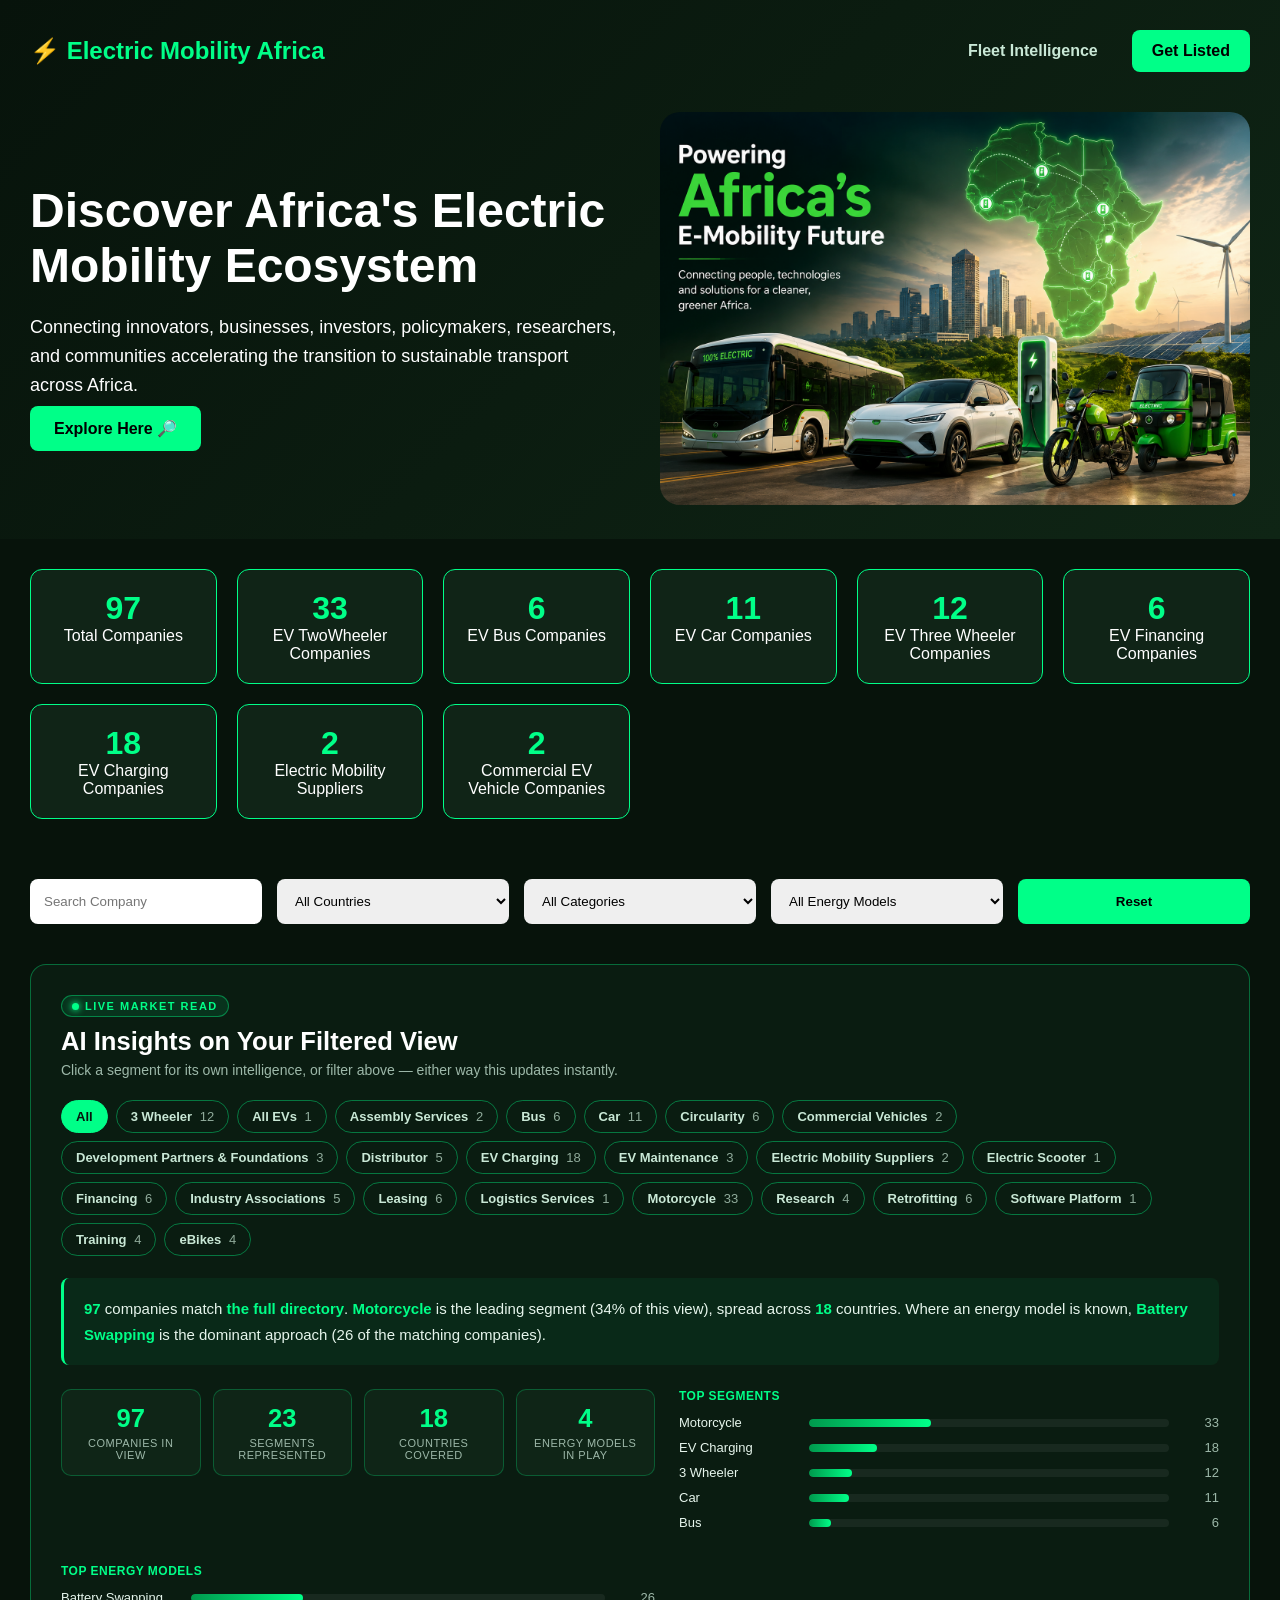
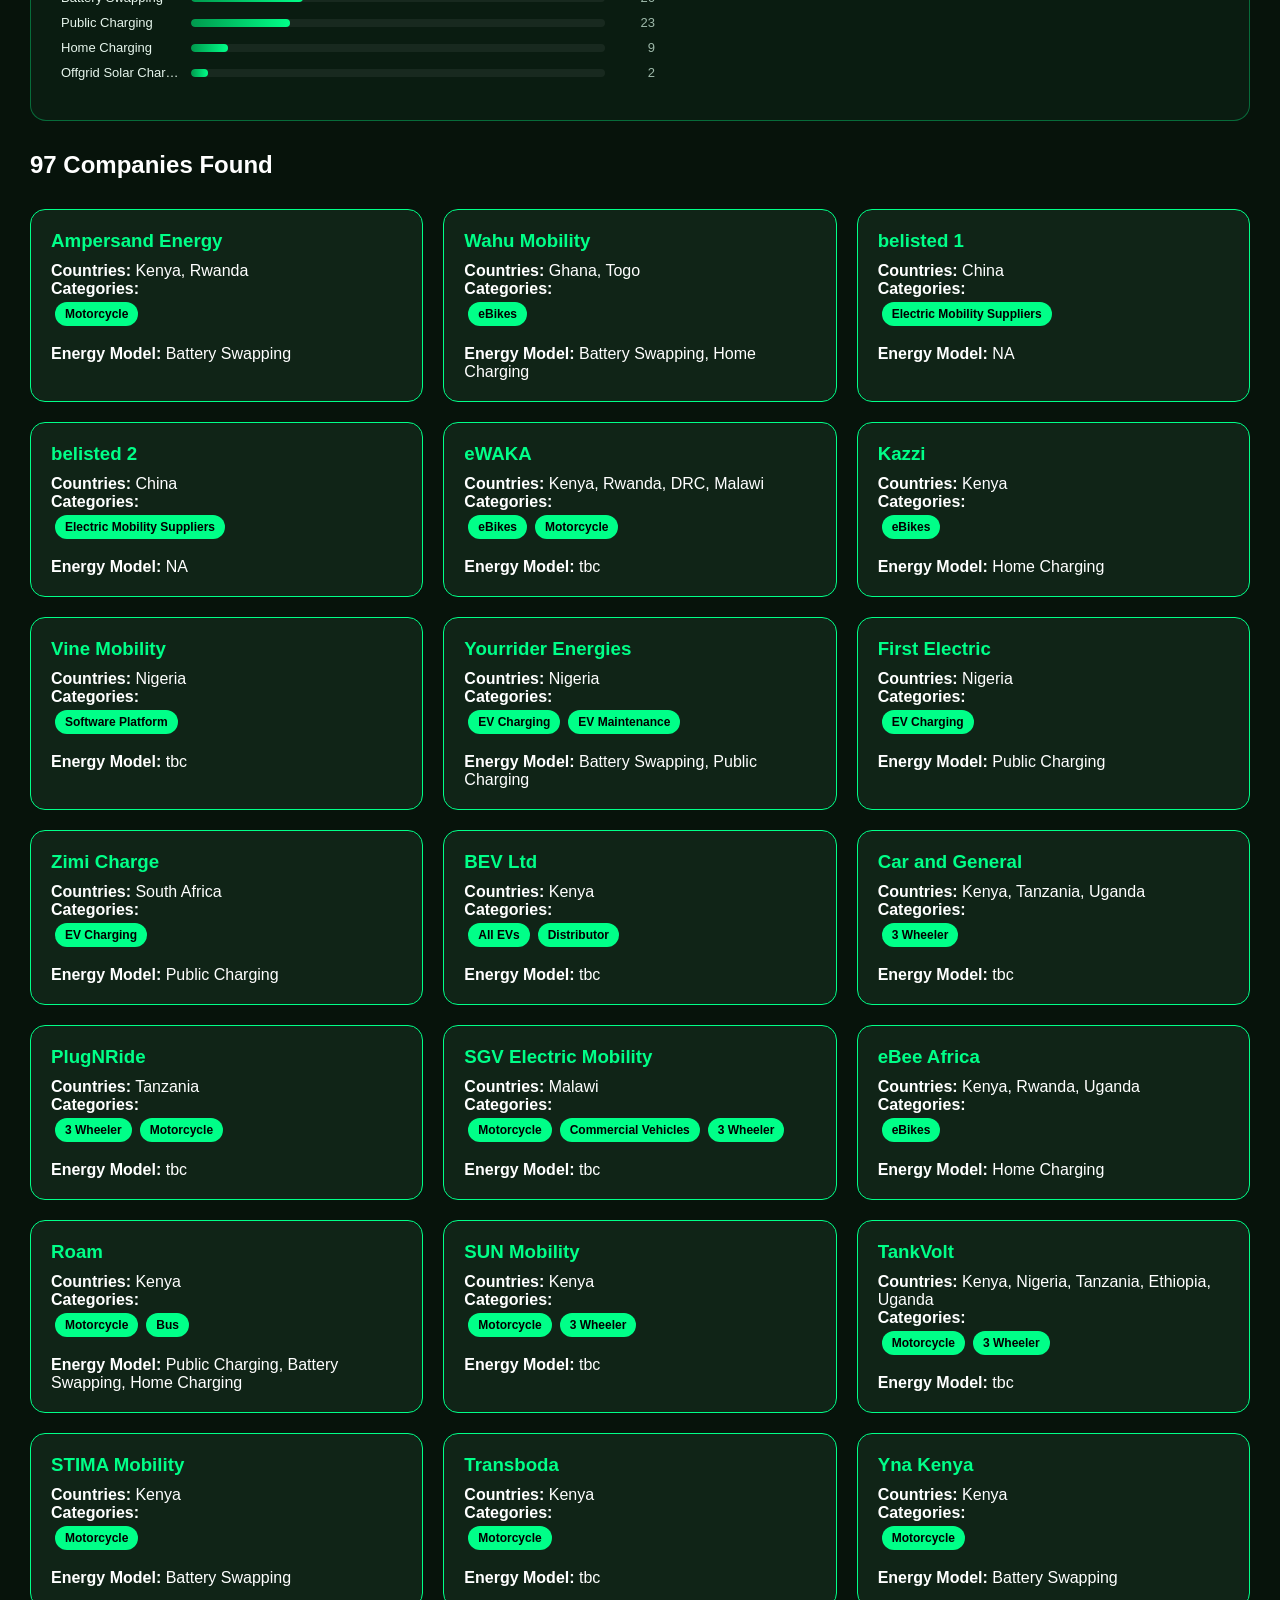
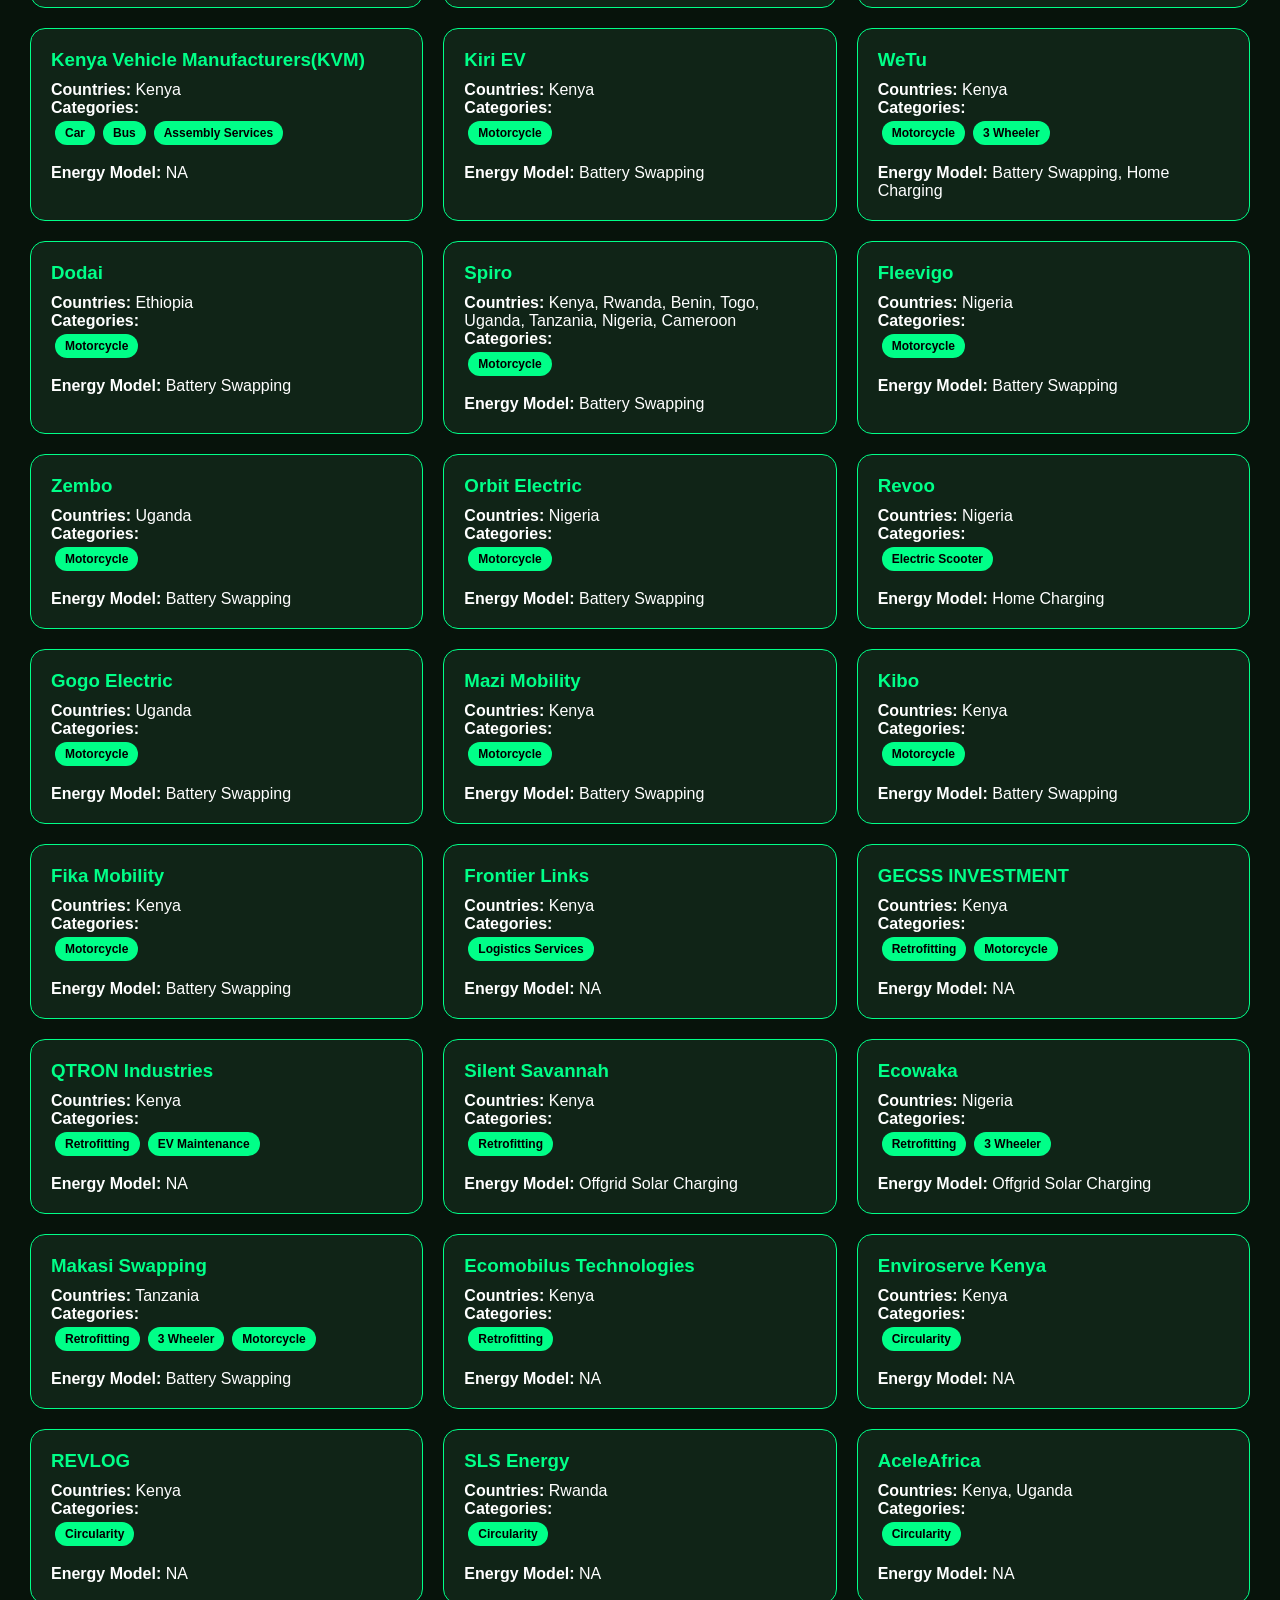
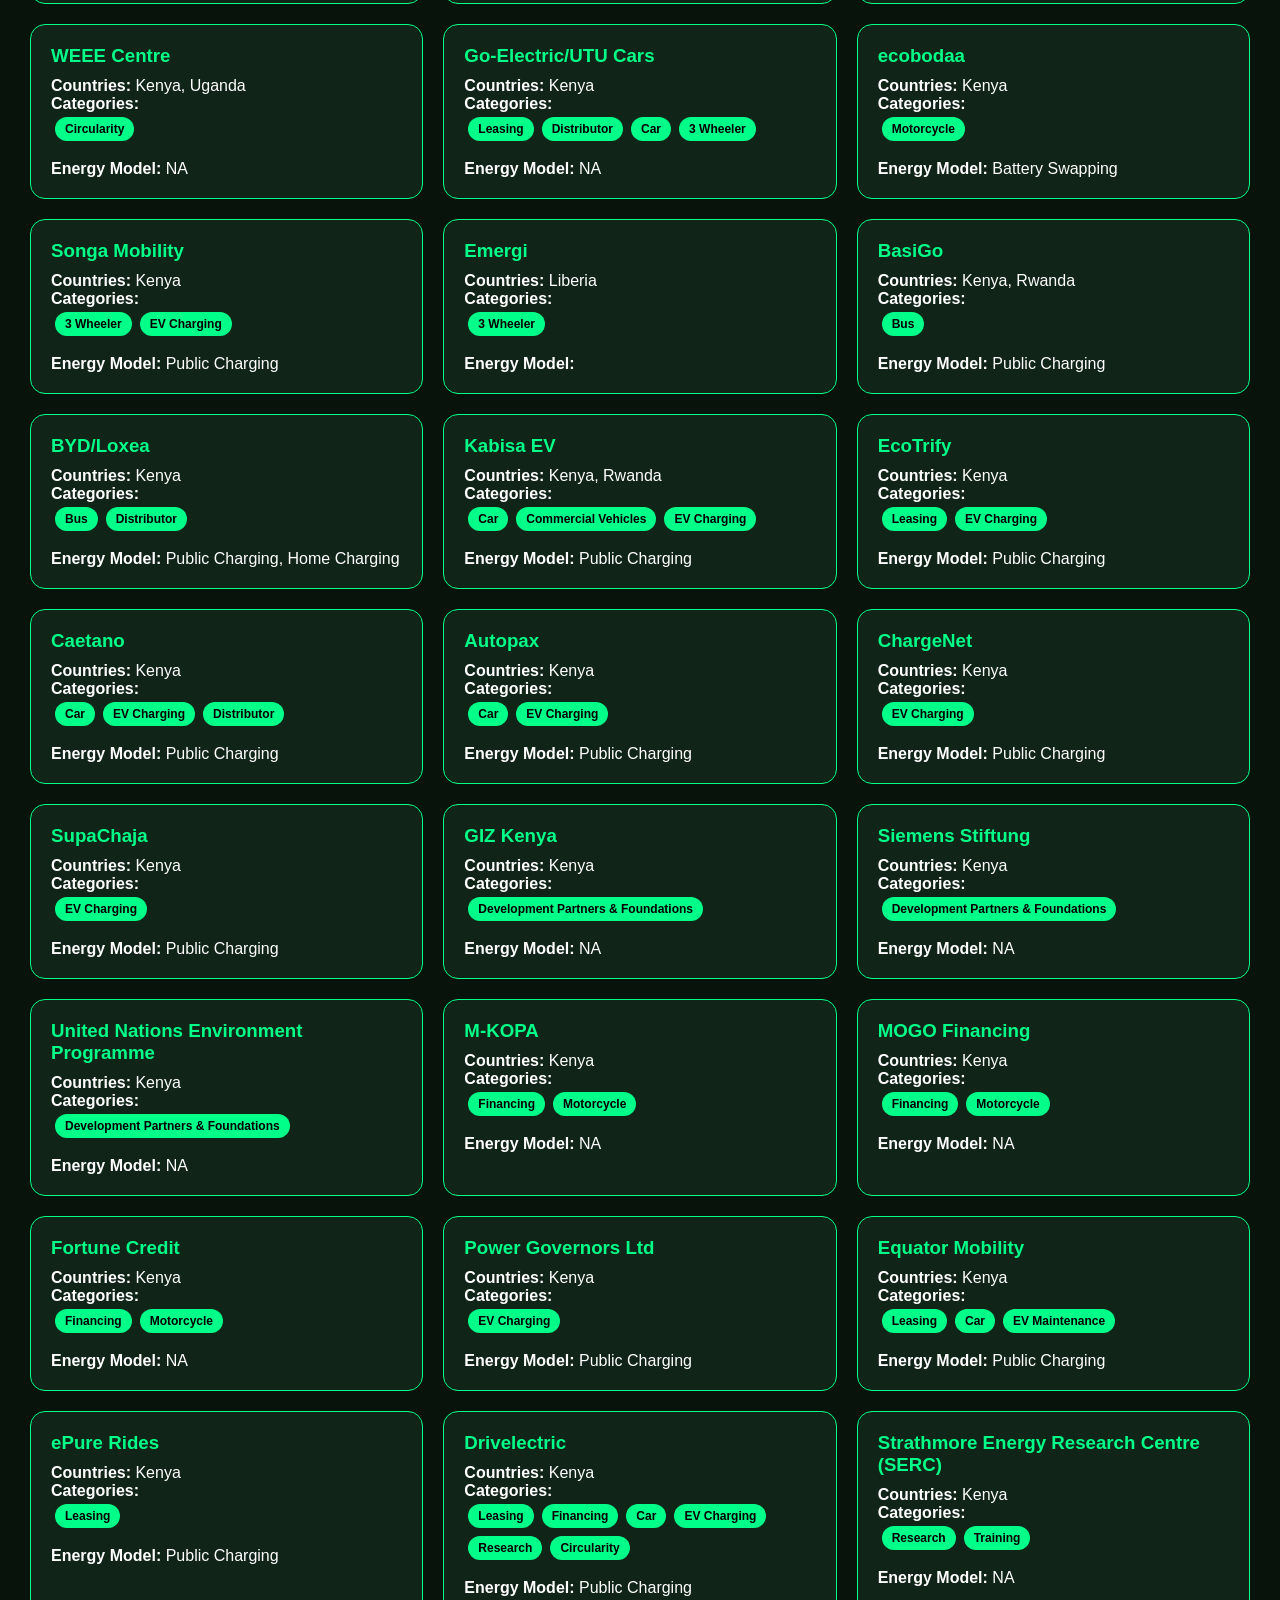
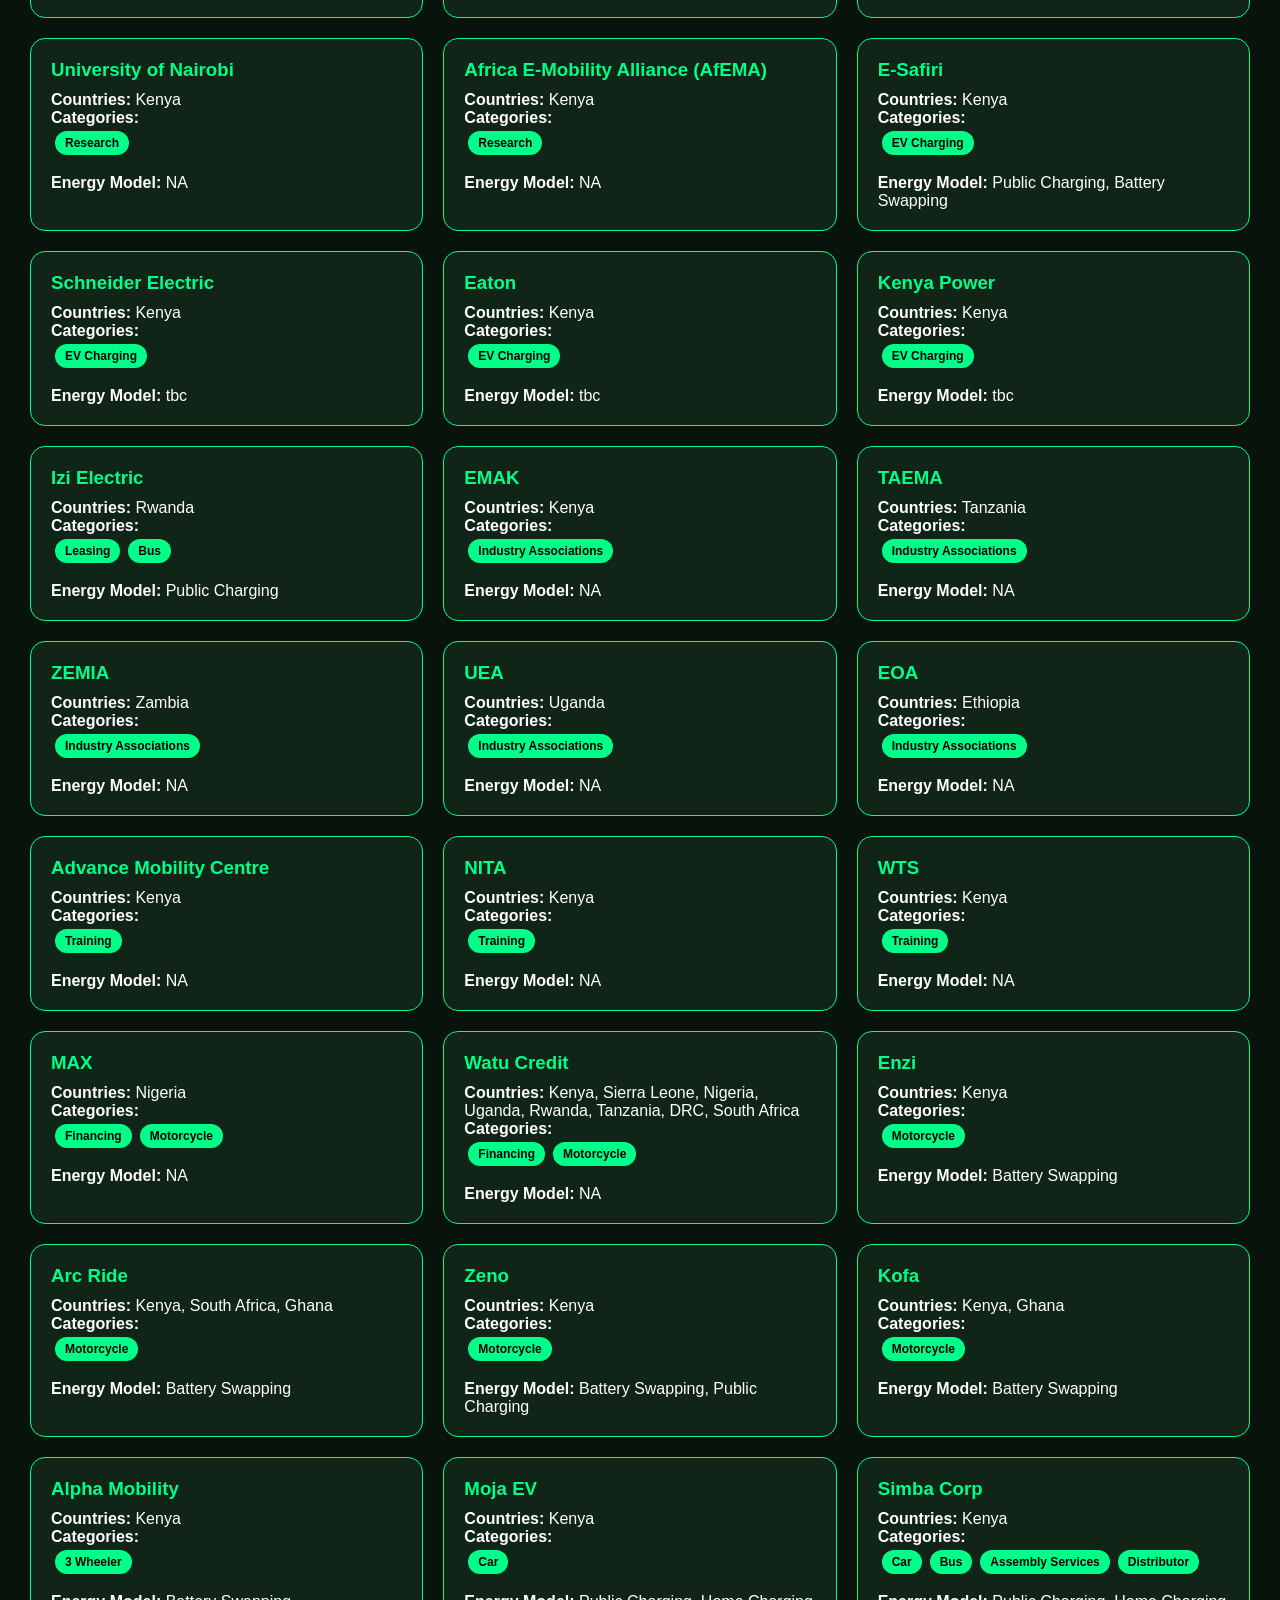
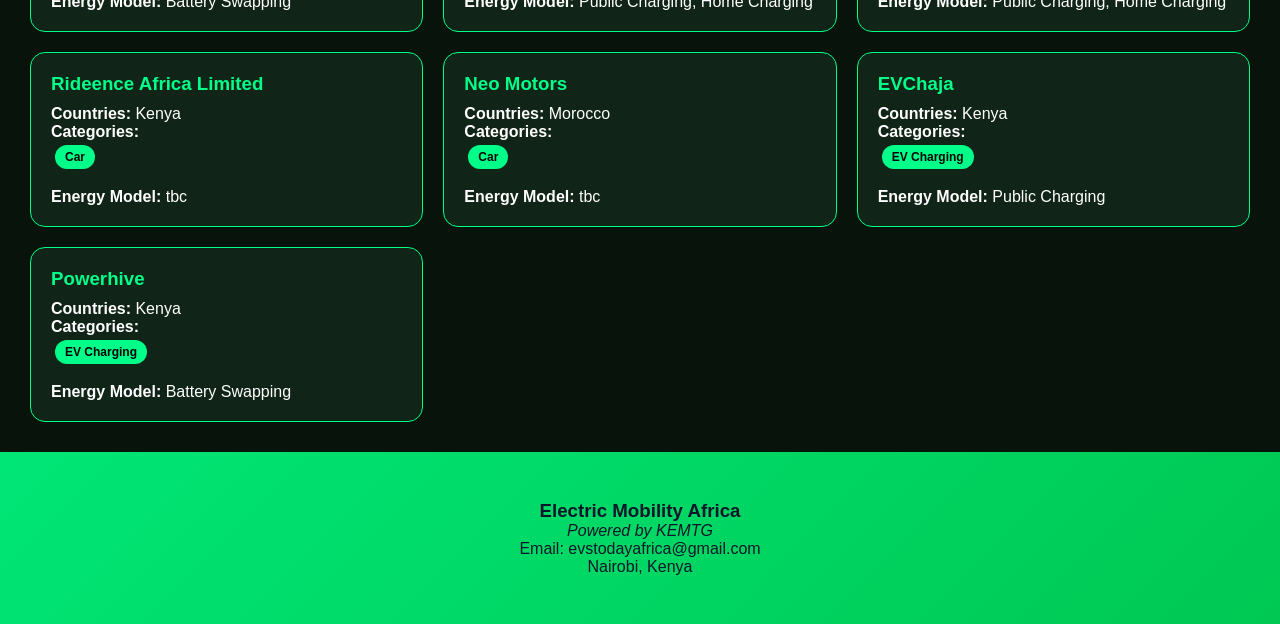
==== commit d23ba993: "Add Fleet Intelligence link to navbar" ====
--- a/index.html
+++ b/index.html
@@ -16,9 +16,14 @@
             ⚡ Electric Mobility Africa
         </div>
 
-        <a href="https://forms.gle/2LNfFtyoCbxsjDcj7" class="submit-btn">
-            Get Listed
-        </a>
+        <div style="display: flex; gap: 20px; align-items: center;">
+            <a href="fleet-intelligence.html" style="color: #c9e8d6; text-decoration: none; font-weight: bold; padding: 8px 14px; border-radius: 6px; transition: all 0.3s ease;" onmouseover="this.style.background='rgba(0,255,136,0.2)'" onmouseout="this.style.background='transparent'">
+                Fleet Intelligence
+            </a>
+            <a href="https://forms.gle/2LNfFtyoCbxsjDcj7" class="submit-btn">
+                Get Listed
+            </a>
+        </div>
     </nav>
 
     <div class="hero-content">
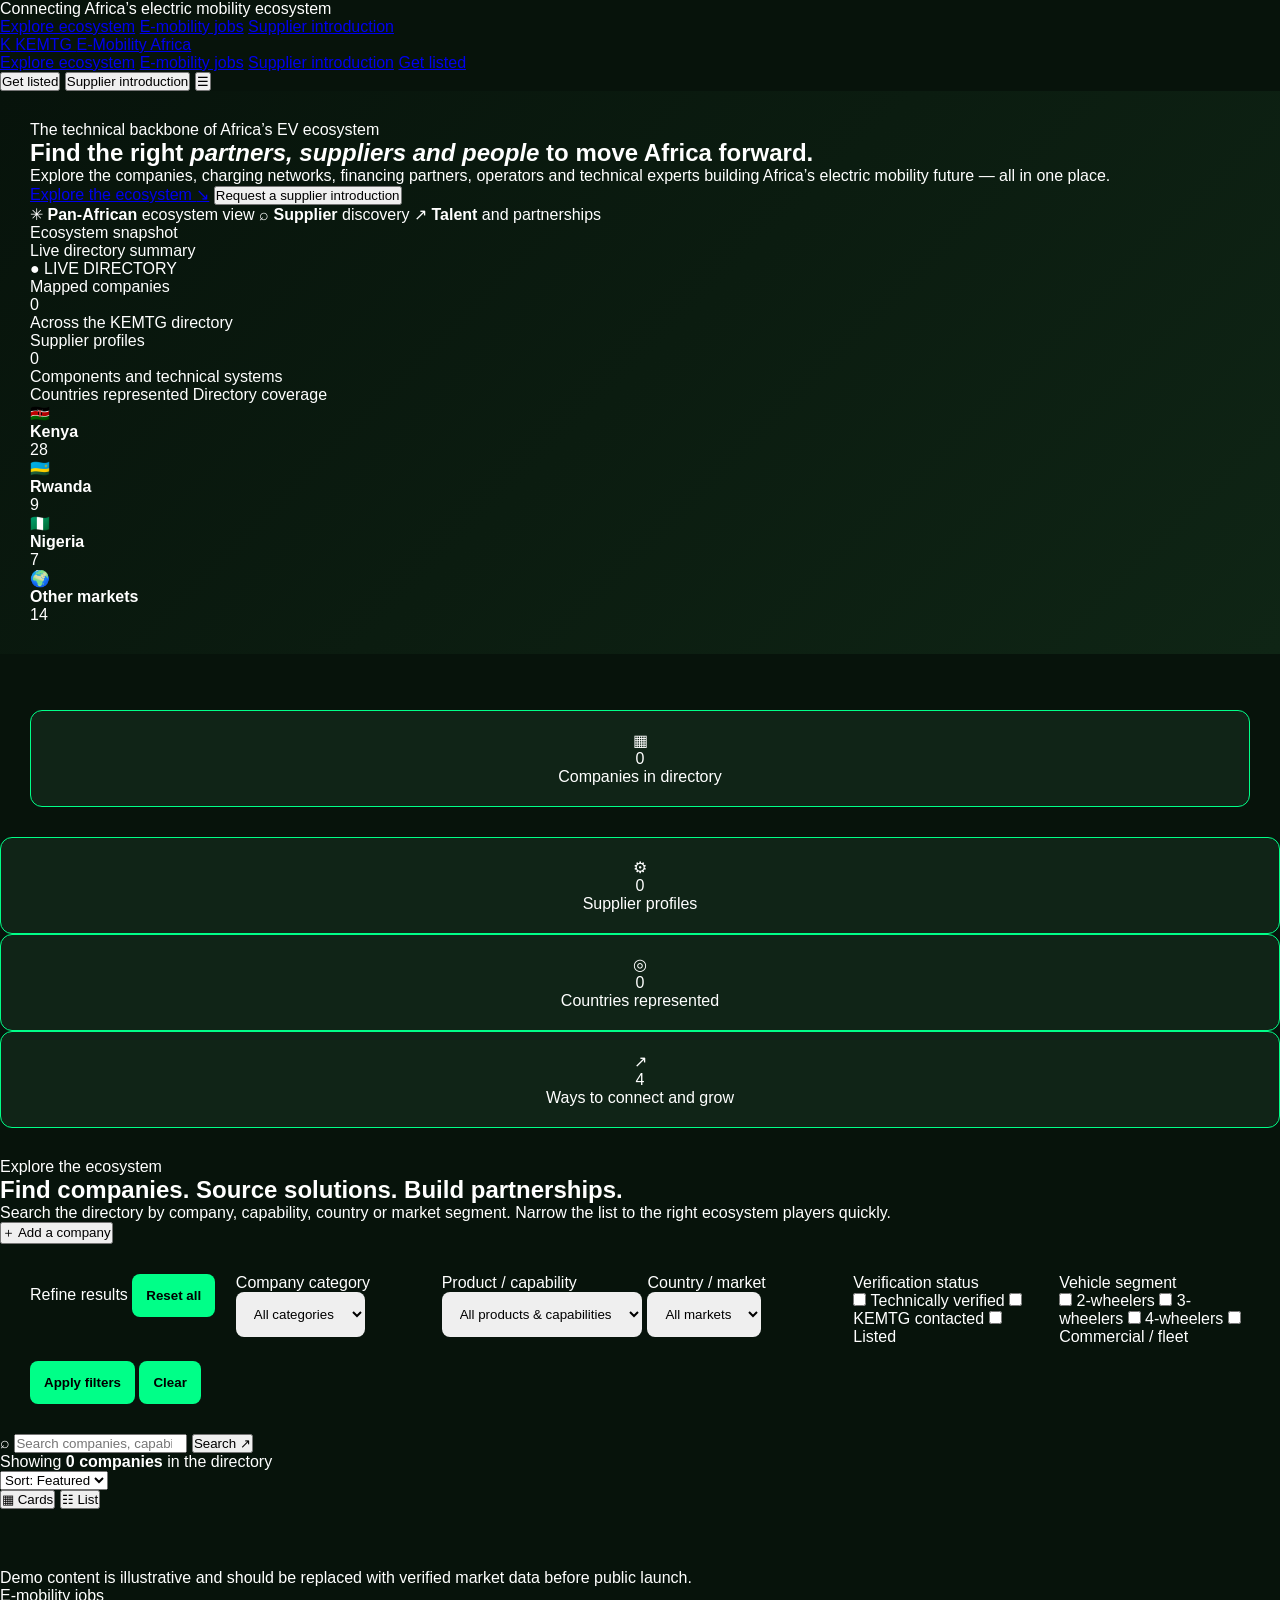
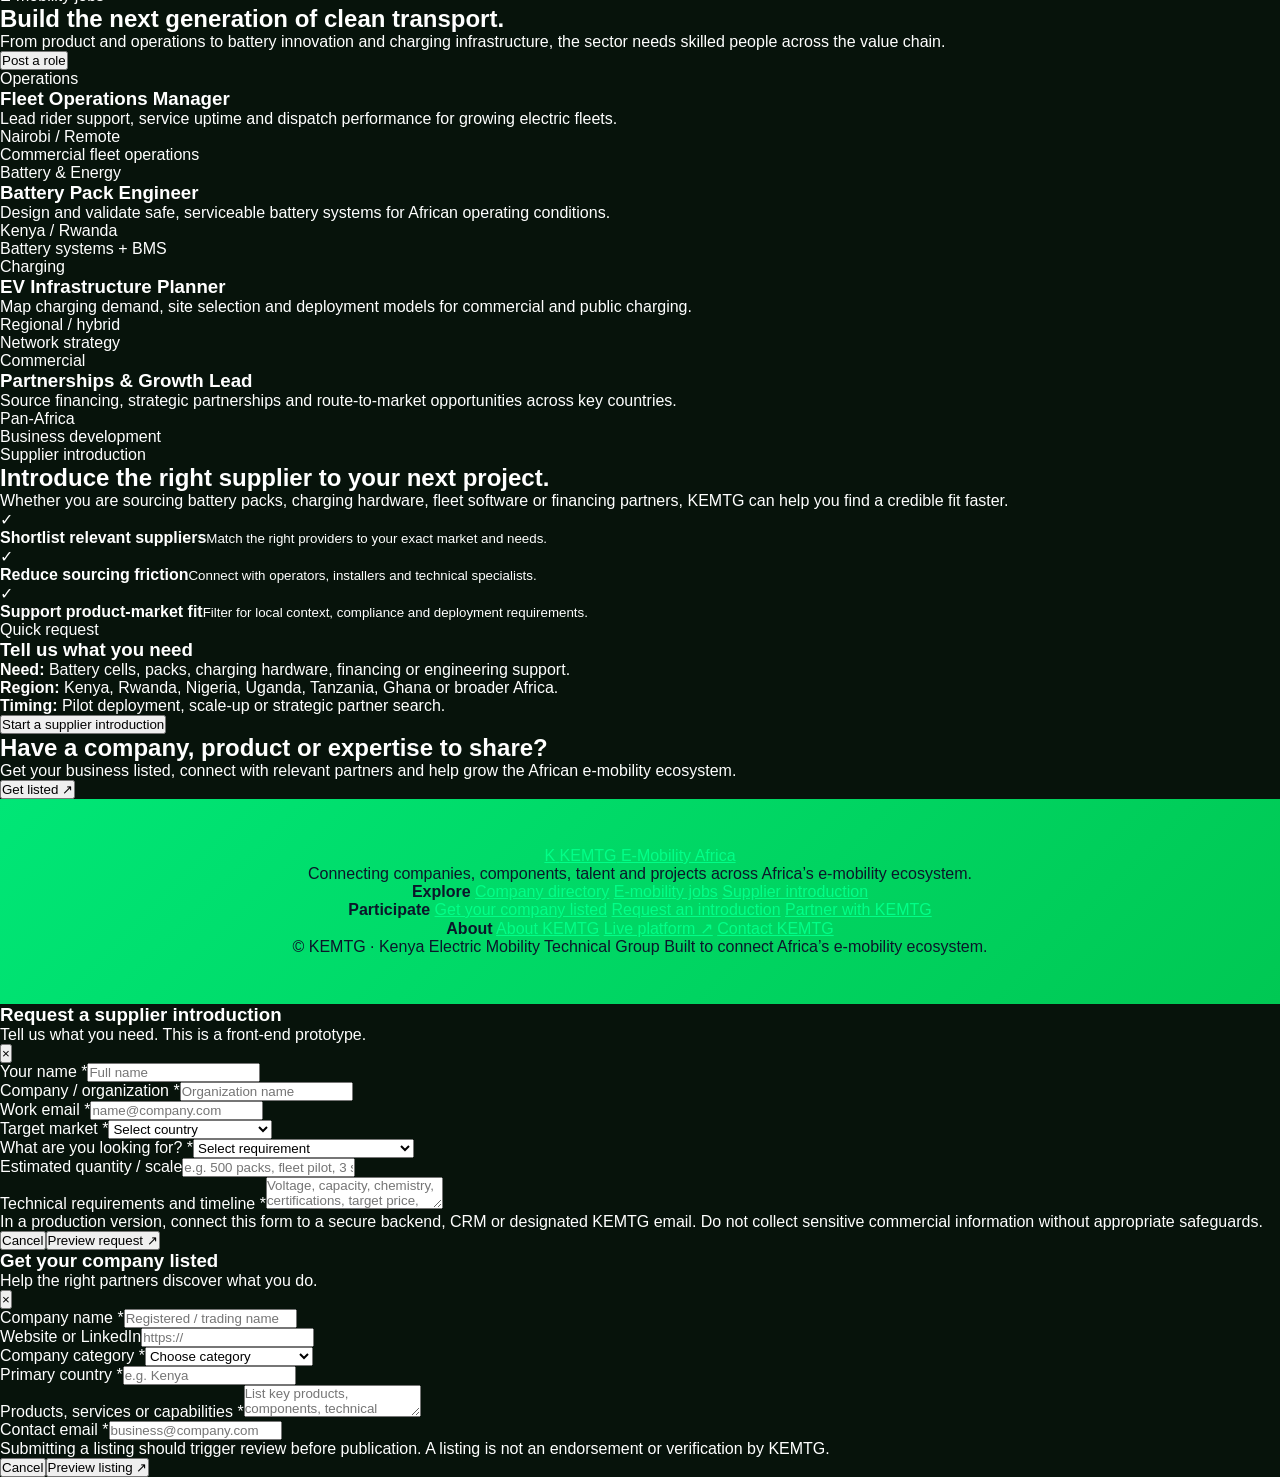
==== commit 37da97d4: "Refresh the KEMTG landing page UX/UI, remove AI panel, and align layout with the new ecosystem-focus" ====
--- a/index.html
+++ b/index.html
@@ -1,163 +1,423 @@
 <!DOCTYPE html>
 <html lang="en">
 <head>
-<meta charset="UTF-8">
-<meta name="viewport" content="width=device-width, initial-scale=1.0">
-<title>Electric Mobility Africa</title>
-<link rel="stylesheet" href="styles.css">
+  <meta charset="UTF-8">
+  <meta name="viewport" content="width=device-width, initial-scale=1.0">
+  <meta name="theme-color" content="#101827">
+  <title>KEMTG | Africa E-Mobility Ecosystem</title>
+  <link rel="stylesheet" href="styles.css">
 </head>
-
 <body>
-
-<header class="hero">
-
-    <nav class="navbar">
-        <div class="logo">
-            ⚡ Electric Mobility Africa
-        </div>
-
-        <div style="display: flex; gap: 20px; align-items: center;">
-            <a href="fleet-intelligence.html" style="color: #c9e8d6; text-decoration: none; font-weight: bold; padding: 8px 14px; border-radius: 6px; transition: all 0.3s ease;" onmouseover="this.style.background='rgba(0,255,136,0.2)'" onmouseout="this.style.background='transparent'">
-                Fleet Intelligence
-            </a>
-            <a href="https://forms.gle/2LNfFtyoCbxsjDcj7" class="submit-btn">
-                Get Listed
-            </a>
-        </div>
-    </nav>
-
-    <div class="hero-content">
-
-        <div class="hero-text">
-            <h1>Discover Africa's Electric Mobility Ecosystem</h1>
-
-            <p>
-                Connecting innovators, businesses, investors, policymakers, researchers, and communities accelerating the transition to sustainable transport across Africa.
-            </p>
-
-            <a href="#ai-insights" class="explore-btn">
-                Explore Here 🔎
-            </a>
-        </div>
-
-        <div class="hero-image">
-    <img src="hero.png" alt="EV Africa">
-</div>
-
+  <div class="topbar">
+    <div class="wrap">
+      <div class="top-note"><span class="live-dot"></span><span>Connecting Africa’s electric mobility ecosystem</span></div>
+      <div class="top-links">
+        <a href="#directory">Explore ecosystem</a>
+        <a href="#jobs">E-mobility jobs</a>
+        <a href="#supplier-introduction">Supplier introduction</a>
+      </div>
     </div>
-
-</header>
-
-<main>
-
-<section class="stats">
-
-<div class="stat-card">
-<h2 id="totalCompanies">0</h2>
-<p>Total Companies</p>
-</div>
-
-<div class="stat-card">
-<h2 id="motorcycleCount">0</h2>
-<p>EV TwoWheeler Companies</p>
-</div>
-
-<div class="stat-card">
-<h2 id="busCount">0</h2>
-<p>EV Bus Companies</p>
-</div>
-
-<div class="stat-card">
-<h2 id="carCount">0</h2>
-<p>EV Car Companies</p>
-</div>
-
-<div class="stat-card">
-<h2 id="threeCount">0</h2>
-<p>EV Three Wheeler Companies</p>
-</div>
-
-<div class="stat-card">
-<h2 id="financeCount">0</h2>
-<p>EV Financing Companies</p>
-</div>
-<div class="stat-card">
-<h2 id="chargingCount">0</h2>
-<p>EV Charging Companies</p>
-</div>
-<div class="stat-card">
-<h2 id="supplierCount">0</h2>
-<p>Electric Mobility Suppliers</p>
-</div>
-<div class="stat-card">
-<h2 id="commercialCount">0</h2>
-<p>Commercial EV Vehicle Companies</p>
-</div>
-
-</section>
-
-<section id="filters" class="filters">
-
-<input
-type="text"
-id="searchInput"
-placeholder="Search Company">
-
-<select id="countryFilter"></select>
-
-<select id="categoryFilter"></select>
-
-<select id="energyFilter"></select>
-
-<button id="resetBtn">
-Reset
-</button>
-
-</section>
-
-<section id="ai-insights" class="insights">
-
-    <div class="insights-head">
-        <span class="insights-eyebrow">Live Market Read</span>
-        <h2>AI Insights on Your Filtered View</h2>
-        <p>Click a segment for its own intelligence, or filter above — either way this updates instantly.</p>
+  </div>
+
+  <header class="site-header">
+    <div class="wrap nav">
+      <a class="brand" href="#home" aria-label="KEMTG home">
+        <span class="brand-mark">K</span>
+        <span>
+          <span class="brand-name">KEMTG</span>
+          <span class="brand-sub">E-Mobility Africa</span>
+        </span>
+      </a>
+
+      <nav class="navlinks" id="navlinks">
+        <a href="#directory" class="active">Explore ecosystem</a>
+        <a href="#jobs">E-mobility jobs</a>
+        <a href="#supplier-introduction">Supplier introduction</a>
+        <a href="#about">Get listed</a>
+      </nav>
+
+      <div class="nav-actions">
+        <button class="btn btn-outline" data-open="list">Get listed</button>
+        <button class="btn btn-primary" data-open="request">Supplier introduction</button>
+        <button class="menu-toggle" id="menuToggle" aria-label="Open navigation">☰</button>
+      </div>
     </div>
-
-    <div id="segmentChips" class="segment-chips">
-        <!-- populated by script.js -->
+  </header>
+
+  <main id="home">
+    <section class="hero">
+      <div class="wrap hero-inner">
+        <div>
+          <div class="eyebrow">The technical backbone of Africa’s EV ecosystem</div>
+          <h1>Find the right <em>partners, suppliers and people</em> to move Africa forward.</h1>
+          <p class="hero-copy">Explore the companies, charging networks, financing partners, operators and technical experts building Africa’s electric mobility future — all in one place.</p>
+
+          <div class="hero-actions">
+            <a class="btn btn-primary" href="#directory">Explore the ecosystem <span>↘</span></a>
+            <button class="btn btn-outline" data-open="request">Request a supplier introduction</button>
+          </div>
+
+          <div class="hero-meta">
+            <span>✳ <b>Pan-African</b> ecosystem view</span>
+            <span>⌕ <b>Supplier</b> discovery</span>
+            <span>↗ <b>Talent</b> and partnerships</span>
+          </div>
+        </div>
+
+        <div class="hero-panel">
+          <div class="panel-head">
+            <div>
+              <div class="panel-title">Ecosystem snapshot</div>
+              <div class="panel-caption">Live directory summary</div>
+            </div>
+            <span class="pill pill-green">● LIVE DIRECTORY</span>
+          </div>
+
+          <div class="panel-grid">
+            <div class="metric">
+              <div class="metric-label">Mapped companies</div>
+              <div class="metric-number" id="heroCompanies">0</div>
+              <div class="metric-foot">Across the KEMTG directory</div>
+              <div class="mini-bars">
+                <i style="height:35%"></i>
+                <i style="height:52%"></i>
+                <i style="height:43%"></i>
+                <i style="height:67%"></i>
+                <i style="height:58%"></i>
+                <i style="height:82%"></i>
+                <i style="height:100%"></i>
+              </div>
+            </div>
+
+            <div class="metric">
+              <div class="metric-label">Supplier profiles</div>
+              <div class="metric-number" id="heroSuppliers">0</div>
+              <div class="metric-foot">Components and technical systems</div>
+              <div class="mini-bars">
+                <i style="height:45%"></i>
+                <i style="height:36%"></i>
+                <i style="height:65%"></i>
+                <i style="height:58%"></i>
+                <i style="height:80%"></i>
+                <i style="height:70%"></i>
+                <i style="height:100%"></i>
+              </div>
+            </div>
+          </div>
+
+          <div class="region-header">
+            <span>Countries represented</span>
+            <span>Directory coverage</span>
+          </div>
+
+          <div class="region-row"><div class="flag">🇰🇪</div><div class="region-info"><strong>Kenya</strong><div class="region-track"><i style="width:82%"></i></div></div><div class="region-num">28</div></div>
+          <div class="region-row"><div class="flag">🇷🇼</div><div class="region-info"><strong>Rwanda</strong><div class="region-track"><i style="width:45%"></i></div></div><div class="region-num">9</div></div>
+          <div class="region-row"><div class="flag">🇳🇬</div><div class="region-info"><strong>Nigeria</strong><div class="region-track"><i style="width:36%"></i></div></div><div class="region-num">7</div></div>
+          <div class="region-row"><div class="flag">🌍</div><div class="region-info"><strong>Other markets</strong><div class="region-track"><i style="width:55%"></i></div></div><div class="region-num">14</div></div>
+        </div>
+      </div>
+    </section>
+
+    <section class="section stats-block" style="padding-top:26px;padding-bottom:30px">
+      <div class="wrap">
+        <div class="stats">
+          <div class="stat-card"><div class="stat-icon">▦</div><div><div class="stat-num" id="statCompanies">0</div><div class="stat-label">Companies in directory</div></div></div></div>
+          <div class="stat-card"><div class="stat-icon">⚙</div><div><div class="stat-num" id="statSuppliers">0</div><div class="stat-label">Supplier profiles</div></div></div></div>
+          <div class="stat-card"><div class="stat-icon">◎</div><div class="stat-num" id="statCountries">0</div><div class="stat-label">Countries represented</div></div></div>
+          <div class="stat-card"><div class="stat-icon">↗</div><div><div class="stat-num">4</div><div class="stat-label">Ways to connect and grow</div></div></div>
+        </div>
+      </div>
+    </section>
+
+    <section class="section section-white" id="directory">
+      <div class="wrap">
+        <div class="section-head">
+          <div>
+            <div class="section-kicker">Explore the ecosystem</div>
+            <h2>Find companies. Source solutions. Build partnerships.</h2>
+            <p class="section-desc">Search the directory by company, capability, country or market segment. Narrow the list to the right ecosystem players quickly.</p>
+          </div>
+          <button class="btn btn-outline" data-open="list">＋ Add a company</button>
+        </div>
+
+        <div class="directory-layout">
+          <aside class="filters" id="filters">
+            <div class="filter-title">
+              <span>Refine results</span>
+              <button class="text-action" id="resetFilters">Reset all</button>
+            </div>
+
+            <div class="filter-group">
+              <label class="filter-label" for="categoryFilter">Company category</label>
+              <select class="field" id="categoryFilter">
+                <option value="">All categories</option>
+              </select>
+            </div>
+
+            <div class="filter-group">
+              <label class="filter-label" for="componentFilter">Product / capability</label>
+              <select class="field" id="componentFilter">
+                <option value="">All products & capabilities</option>
+              </select>
+            </div>
+
+            <div class="filter-group">
+              <label class="filter-label" for="countryFilter">Country / market</label>
+              <select class="field" id="countryFilter">
+                <option value="">All markets</option>
+              </select>
+            </div>
+
+            <div class="filter-group">
+              <label class="filter-label">Verification status</label>
+              <div class="check-list">
+                <label class="check-option"><input type="checkbox" name="verification" value="Technically verified"> Technically verified</label>
+                <label class="check-option"><input type="checkbox" name="verification" value="KEMTG contacted"> KEMTG contacted</label>
+                <label class="check-option"><input type="checkbox" name="verification" value="Listed"> Listed</label>
+              </div>
+            </div>
+
+            <div class="filter-group">
+              <label class="filter-label">Vehicle segment</label>
+              <div class="check-list">
+                <label class="check-option"><input type="checkbox" name="segment" value="2W"> 2-wheelers</label>
+                <label class="check-option"><input type="checkbox" name="segment" value="3W"> 3-wheelers</label>
+                <label class="check-option"><input type="checkbox" name="segment" value="4W"> 4-wheelers</label>
+                <label class="check-option"><input type="checkbox" name="segment" value="Commercial"> Commercial / fleet</label>
+              </div>
+            </div>
+
+            <div class="filter-foot">
+              <button class="btn btn-dark" id="applyFilters">Apply filters</button>
+              <button class="btn btn-outline" id="clearFilters">Clear</button>
+            </div>
+          </aside>
+
+          <div class="directory-main">
+            <div class="searchbar">
+              <span class="search-symbol">⌕</span>
+              <input id="searchInput" type="search" placeholder="Search companies, capabilities, countries..." aria-label="Search directory">
+              <button class="btn btn-dark" id="searchBtn">Search <span>↗</span></button>
+            </div>
+
+            <div class="toolbar">
+              <div class="result-count">Showing <strong id="resultCount">0 companies</strong> <span id="filterSummary">in the directory</span></div>
+              <div class="toolbar-right">
+                <select class="field sort-select" id="sortSelect" aria-label="Sort results">
+                  <option value="featured">Sort: Featured</option>
+                  <option value="name">Name: A–Z</option>
+                  <option value="country">Country: A–Z</option>
+                </select>
+                <div class="view-toggle">
+                  <button class="selected" id="gridViewBtn">▦ Cards</button>
+                  <button id="listViewBtn">☷ List</button>
+                </div>
+              </div>
+            </div>
+
+            <div class="company-grid" id="companyGrid" aria-live="polite"></div>
+            <div class="directory-note">Demo content is illustrative and should be replaced with verified market data before public launch.</div>
+          </div>
+        </div>
+      </div>
+    </section>
+
+    <section class="section" id="jobs">
+      <div class="wrap">
+        <div class="section-head">
+          <div>
+            <div class="section-kicker">E-mobility jobs</div>
+            <h2>Build the next generation of clean transport.</h2>
+            <p class="section-desc">From product and operations to battery innovation and charging infrastructure, the sector needs skilled people across the value chain.</p>
+          </div>
+          <button class="btn btn-outline" data-open="request">Post a role</button>
+        </div>
+
+        <div class="jobs-grid">
+          <article class="job-card">
+            <div class="job-badge">Operations</div>
+            <h3>Fleet Operations Manager</h3>
+            <p>Lead rider support, service uptime and dispatch performance for growing electric fleets.</p>
+            <ul>
+              <li>Nairobi / Remote</li>
+              <li>Commercial fleet operations</li>
+            </ul>
+          </article>
+
+          <article class="job-card">
+            <div class="job-badge">Battery & Energy</div>
+            <h3>Battery Pack Engineer</h3>
+            <p>Design and validate safe, serviceable battery systems for African operating conditions.</p>
+            <ul>
+              <li>Kenya / Rwanda</li>
+              <li>Battery systems + BMS</li>
+            </ul>
+          </article>
+
+          <article class="job-card">
+            <div class="job-badge">Charging</div>
+            <h3>EV Infrastructure Planner</h3>
+            <p>Map charging demand, site selection and deployment models for commercial and public charging.</p>
+            <ul>
+              <li>Regional / hybrid</li>
+              <li>Network strategy</li>
+            </ul>
+          </article>
+
+          <article class="job-card">
+            <div class="job-badge">Commercial</div>
+            <h3>Partnerships & Growth Lead</h3>
+            <p>Source financing, strategic partnerships and route-to-market opportunities across key countries.</p>
+            <ul>
+              <li>Pan-Africa</li>
+              <li>Business development</li>
+            </ul>
+          </article>
+        </div>
+      </div>
+    </section>
+
+    <section class="section section-white" id="supplier-introduction">
+      <div class="wrap">
+        <div class="supplier-layout">
+          <div>
+            <div class="section-kicker">Supplier introduction</div>
+            <h2>Introduce the right supplier to your next project.</h2>
+            <p class="section-desc">Whether you are sourcing battery packs, charging hardware, fleet software or financing partners, KEMTG can help you find a credible fit faster.</p>
+            <div class="feature-stack">
+              <div class="feature-item"><span>✓</span><div><strong>Shortlist relevant suppliers</strong><small>Match the right providers to your exact market and needs.</small></div></div>
+              <div class="feature-item"><span>✓</span><div><strong>Reduce sourcing friction</strong><small>Connect with operators, installers and technical specialists.</small></div></div>
+              <div class="feature-item"><span>✓</span><div><strong>Support product-market fit</strong><small>Filter for local context, compliance and deployment requirements.</small></div></div>
+            </div>
+          </div>
+
+          <div class="intro-panel">
+            <div class="intro-panel-head">
+              <span class="pill pill-green">Quick request</span>
+              <h3>Tell us what you need</h3>
+            </div>
+            <div class="intro-points">
+              <p><strong>Need:</strong> Battery cells, packs, charging hardware, financing or engineering support.</p>
+              <p><strong>Region:</strong> Kenya, Rwanda, Nigeria, Uganda, Tanzania, Ghana or broader Africa.</p>
+              <p><strong>Timing:</strong> Pilot deployment, scale-up or strategic partner search.</p>
+            </div>
+            <button class="btn btn-primary" data-open="request">Start a supplier introduction</button>
+          </div>
+        </div>
+      </div>
+    </section>
+
+    <section class="section" id="about">
+      <div class="wrap">
+        <div class="cta-band">
+          <div>
+            <h2>Have a company, product or expertise to share?</h2>
+            <p>Get your business listed, connect with relevant partners and help grow the African e-mobility ecosystem.</p>
+          </div>
+          <button class="btn" data-open="list">Get listed <span>↗</span></button>
+        </div>
+      </div>
+    </section>
+  </main>
+
+  <footer>
+    <div class="wrap">
+      <div class="footer-top">
+        <div>
+          <a class="brand" href="#home">
+            <span class="brand-mark">K</span>
+            <span>
+              <span class="brand-name">KEMTG</span>
+              <span class="brand-sub">E-Mobility Africa</span>
+            </span>
+          </a>
+          <p class="footer-about">Connecting companies, components, talent and projects across Africa’s e-mobility ecosystem.</p>
+        </div>
+
+        <div class="footer-col">
+          <strong>Explore</strong>
+          <a href="#directory">Company directory</a>
+          <a href="#jobs">E-mobility jobs</a>
+          <a href="#supplier-introduction">Supplier introduction</a>
+        </div>
+
+        <div class="footer-col">
+          <strong>Participate</strong>
+          <a href="#" data-open="list">Get your company listed</a>
+          <a href="#" data-open="request">Request an introduction</a>
+          <a href="#">Partner with KEMTG</a>
+        </div>
+
+        <div class="footer-col">
+          <strong>About</strong>
+          <a href="#about">About KEMTG</a>
+          <a href="https://kemtg.github.io/EmobilityAfrica/" target="_blank" rel="noopener">Live platform ↗</a>
+          <a href="mailto:evstodayafrica@gmail.com">Contact KEMTG</a>
+        </div>
+      </div>
+
+      <div class="footer-bottom">
+        <span>© <span id="year"></span> KEMTG · Kenya Electric Mobility Technical Group</span>
+        <span>Built to connect Africa’s e-mobility ecosystem.</span>
+      </div>
     </div>
-
-    <div id="insightsBody" class="insights-body">
-        <!-- populated by script.js -->
+  </footer>
+
+  <div class="modal-backdrop" id="requestModal" role="dialog" aria-modal="true" aria-labelledby="requestTitle">
+    <div class="modal">
+      <div class="modal-head">
+        <div>
+          <h3 id="requestTitle">Request a supplier introduction</h3>
+          <p>Tell us what you need. This is a front-end prototype.</p>
+        </div>
+        <button class="modal-close" data-close aria-label="Close dialog">×</button>
+      </div>
+
+      <form class="modal-body" id="requestForm">
+        <div class="form-grid">
+          <div class="form-field"><label for="reqName">Your name *</label><input class="field" id="reqName" required placeholder="Full name"></div>
+          <div class="form-field"><label for="reqOrg">Company / organization *</label><input class="field" id="reqOrg" required placeholder="Organization name"></div>
+          <div class="form-field"><label for="reqEmail">Work email *</label><input class="field" id="reqEmail" type="email" required placeholder="name@company.com"></div>
+          <div class="form-field"><label for="reqCountry">Target market *</label><select class="field" id="reqCountry" required><option value="">Select country</option><option>Kenya</option><option>Rwanda</option><option>Uganda</option><option>Tanzania</option><option>Nigeria</option><option>Ghana</option><option>South Africa</option><option>Other / multiple markets</option></select></div>
+          <div class="form-field"><label for="reqNeed">What are you looking for? *</label><select class="field" id="reqNeed" required><option value="">Select requirement</option><option>Battery cells</option><option>Battery packs / BMS</option><option>Motors / controllers</option><option>Chargers / charging infrastructure</option><option>Testing equipment</option><option>Electric motorcycles / vehicles</option><option>Engineering / technical services</option><option>Financing / strategic partner</option><option>Other</option></select></div>
+          <div class="form-field"><label for="reqQuantity">Estimated quantity / scale</label><input class="field" id="reqQuantity" placeholder="e.g. 500 packs, fleet pilot, 3 sites"></div>
+          <div class="form-field full"><label for="reqDetails">Technical requirements and timeline *</label><textarea class="field" id="reqDetails" required placeholder="Voltage, capacity, chemistry, certifications, target price, delivery timeline, or other requirements..."></textarea></div>
+        </div>
+
+        <div class="form-help">In a production version, connect this form to a secure backend, CRM or designated KEMTG email. Do not collect sensitive commercial information without appropriate safeguards.</div>
+        <div class="form-submit"><button type="button" class="btn btn-outline" data-close>Cancel</button><button type="submit" class="btn btn-primary">Preview request <span>↗</span></button></div>
+      </form>
     </div>
-
-</section>
-
-<section class="results-header">
-<h2 id="resultsCount"></h2>
-</section>
-
-<section id="companyContainer" class="company-grid">
-
-</section>
-
-</main>
-
-<footer>
-
-<h3>Electric Mobility Africa</h3>
-
-<p><i>Powered by KEMTG</i></p>
-
-<p>Email: evstodayafrica@gmail.com</p>
-
-<!-- <p>Phone: +254700000000</p> -->
-
-<p>Nairobi, Kenya</p>
-
-</footer>
-
-<script src="script.js"></script>
-
+  </div>
+
+  <div class="modal-backdrop" id="listModal" role="dialog" aria-modal="true" aria-labelledby="listTitle">
+    <div class="modal">
+      <div class="modal-head">
+        <div>
+          <h3 id="listTitle">Get your company listed</h3>
+          <p>Help the right partners discover what you do.</p>
+        </div>
+        <button class="modal-close" data-close aria-label="Close dialog">×</button>
+      </div>
+
+      <form class="modal-body" id="listForm">
+        <div class="form-grid">
+          <div class="form-field"><label for="listCompany">Company name *</label><input class="field" id="listCompany" required placeholder="Registered / trading name"></div>
+          <div class="form-field"><label for="listWebsite">Website or LinkedIn</label><input class="field" id="listWebsite" type="url" placeholder="https://"></div>
+          <div class="form-field"><label for="listCategory">Company category *</label><select class="field" id="listCategory" required><option value="">Choose category</option><option>Electric Mobility Supplier</option><option>Vehicle Manufacturer</option><option>Fleet Operator</option><option>Charging & Swapping</option><option>Finance & Investment</option><option>Technical Services</option><option>Policy & Ecosystem</option></select></div>
+          <div class="form-field"><label for="listCountry">Primary country *</label><input class="field" id="listCountry" required placeholder="e.g. Kenya"></div>
+          <div class="form-field full"><label for="listProducts">Products, services or capabilities *</label><textarea class="field" id="listProducts" required placeholder="List key products, components, technical capabilities and target markets..."></textarea></div>
+          <div class="form-field full"><label for="listContact">Contact email *</label><input class="field" id="listContact" type="email" required placeholder="business@company.com"></div>
+        </div>
+
+        <div class="form-help">Submitting a listing should trigger review before publication. A listing is not an endorsement or verification by KEMTG.</div>
+        <div class="form-submit"><button type="button" class="btn btn-outline" data-close>Cancel</button><button type="submit" class="btn btn-primary">Preview listing <span>↗</span></button></div>
+      </form>
+    </div>
+  </div>
+
+  <div class="toast" id="toast" role="status" aria-live="polite"></div>
+
+  <script src="script.js"></script>
 </body>
 </html>
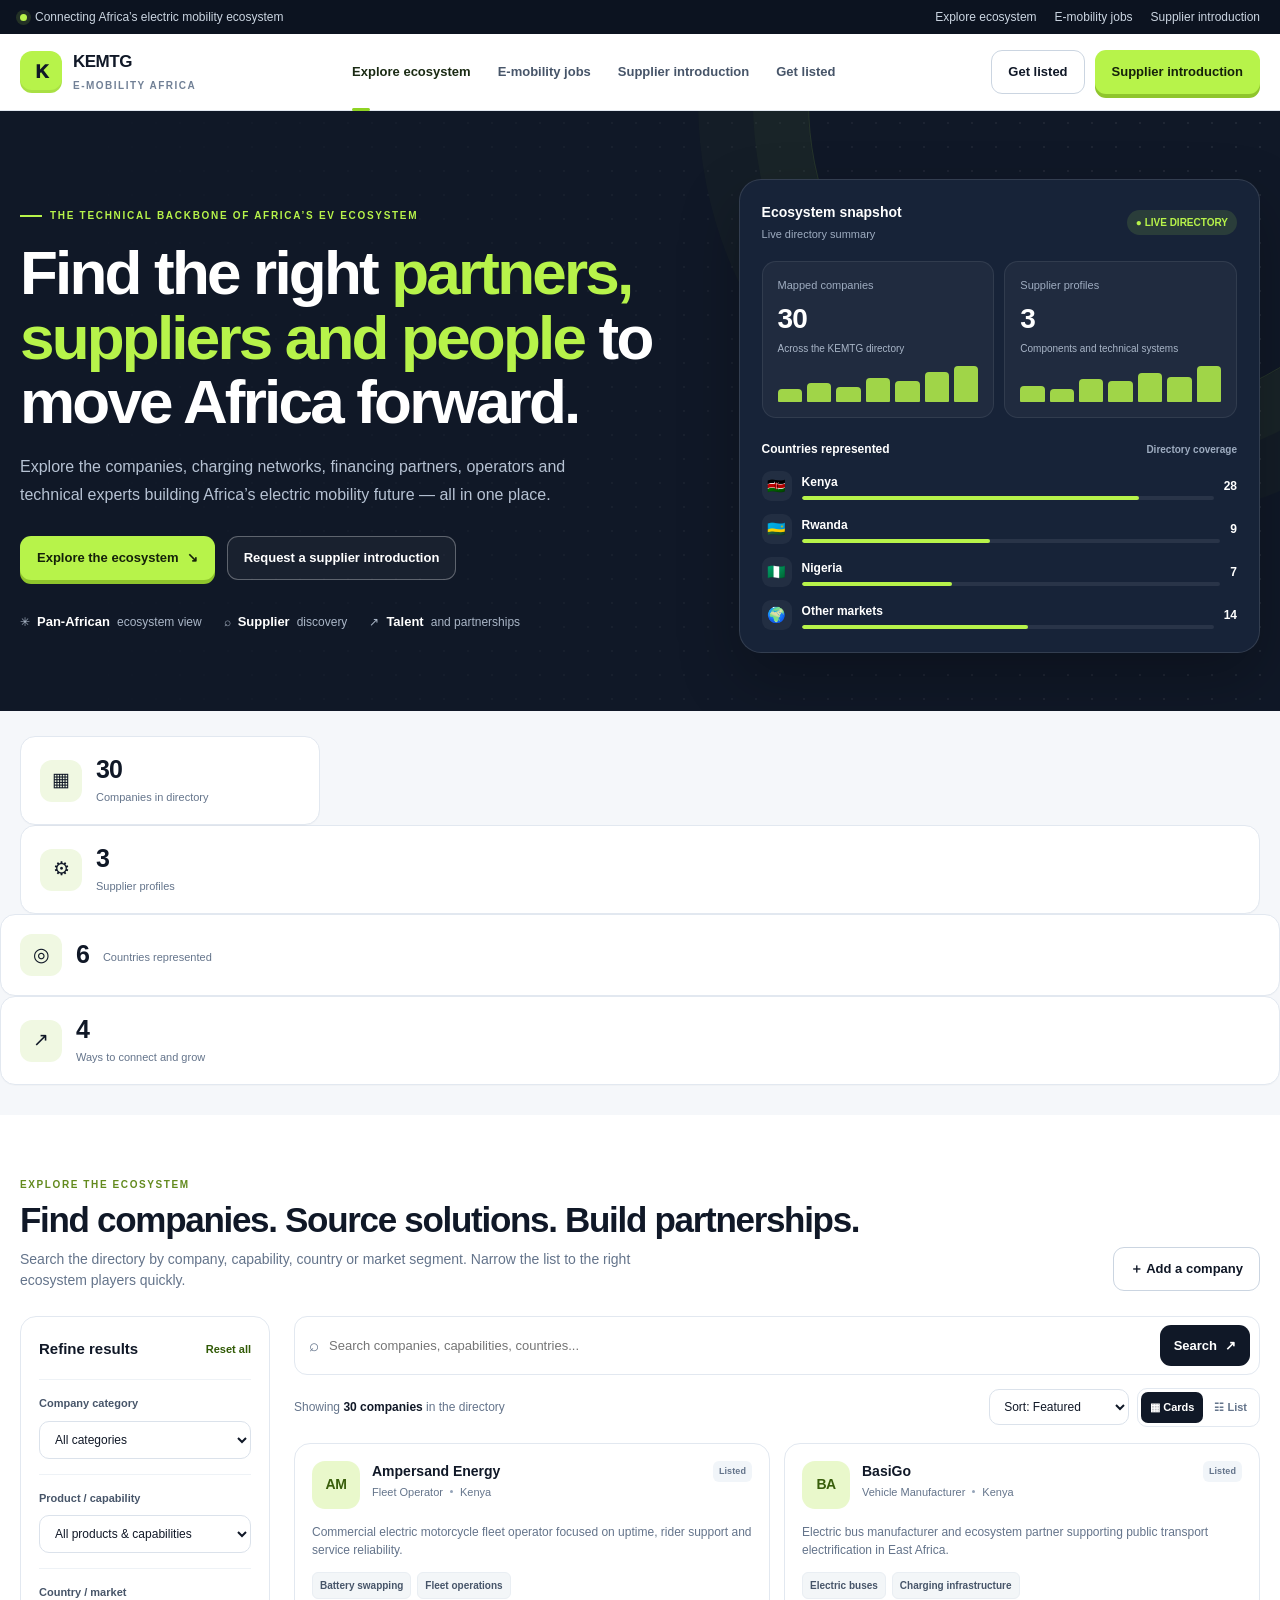
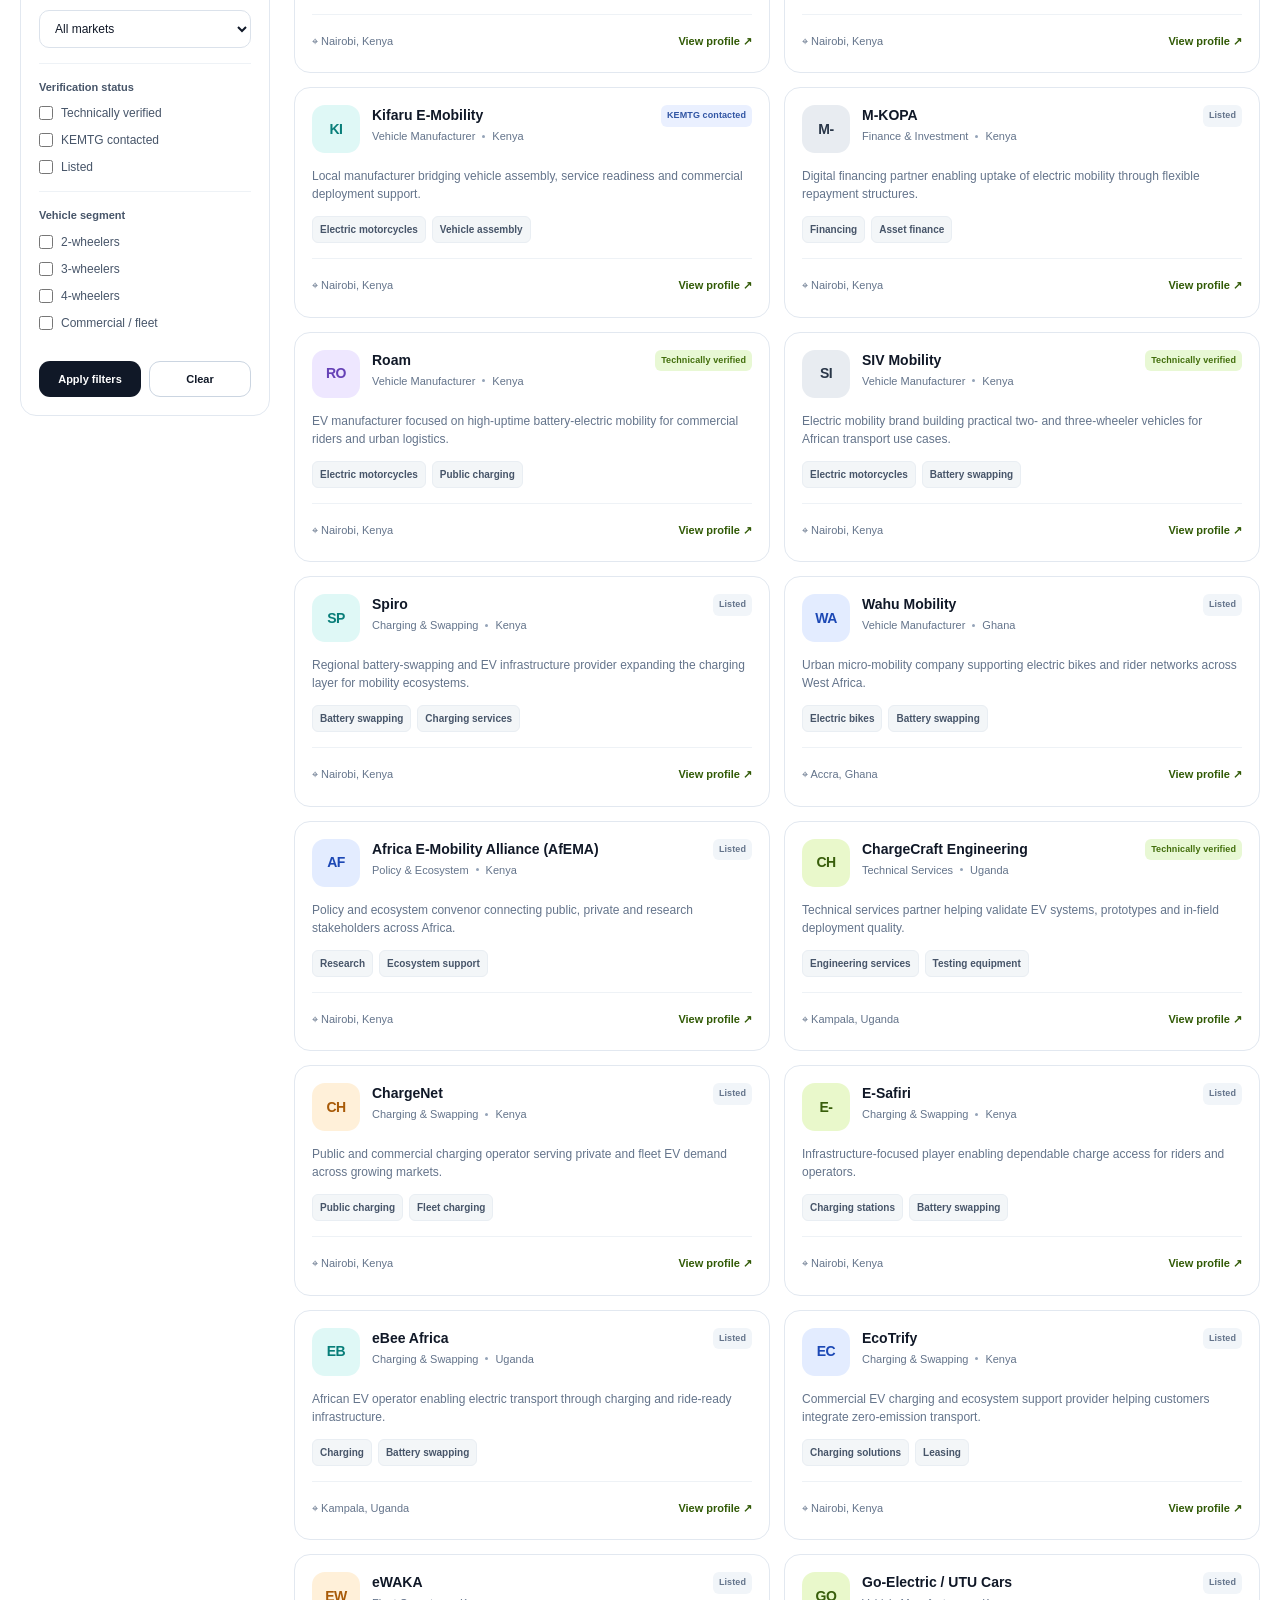
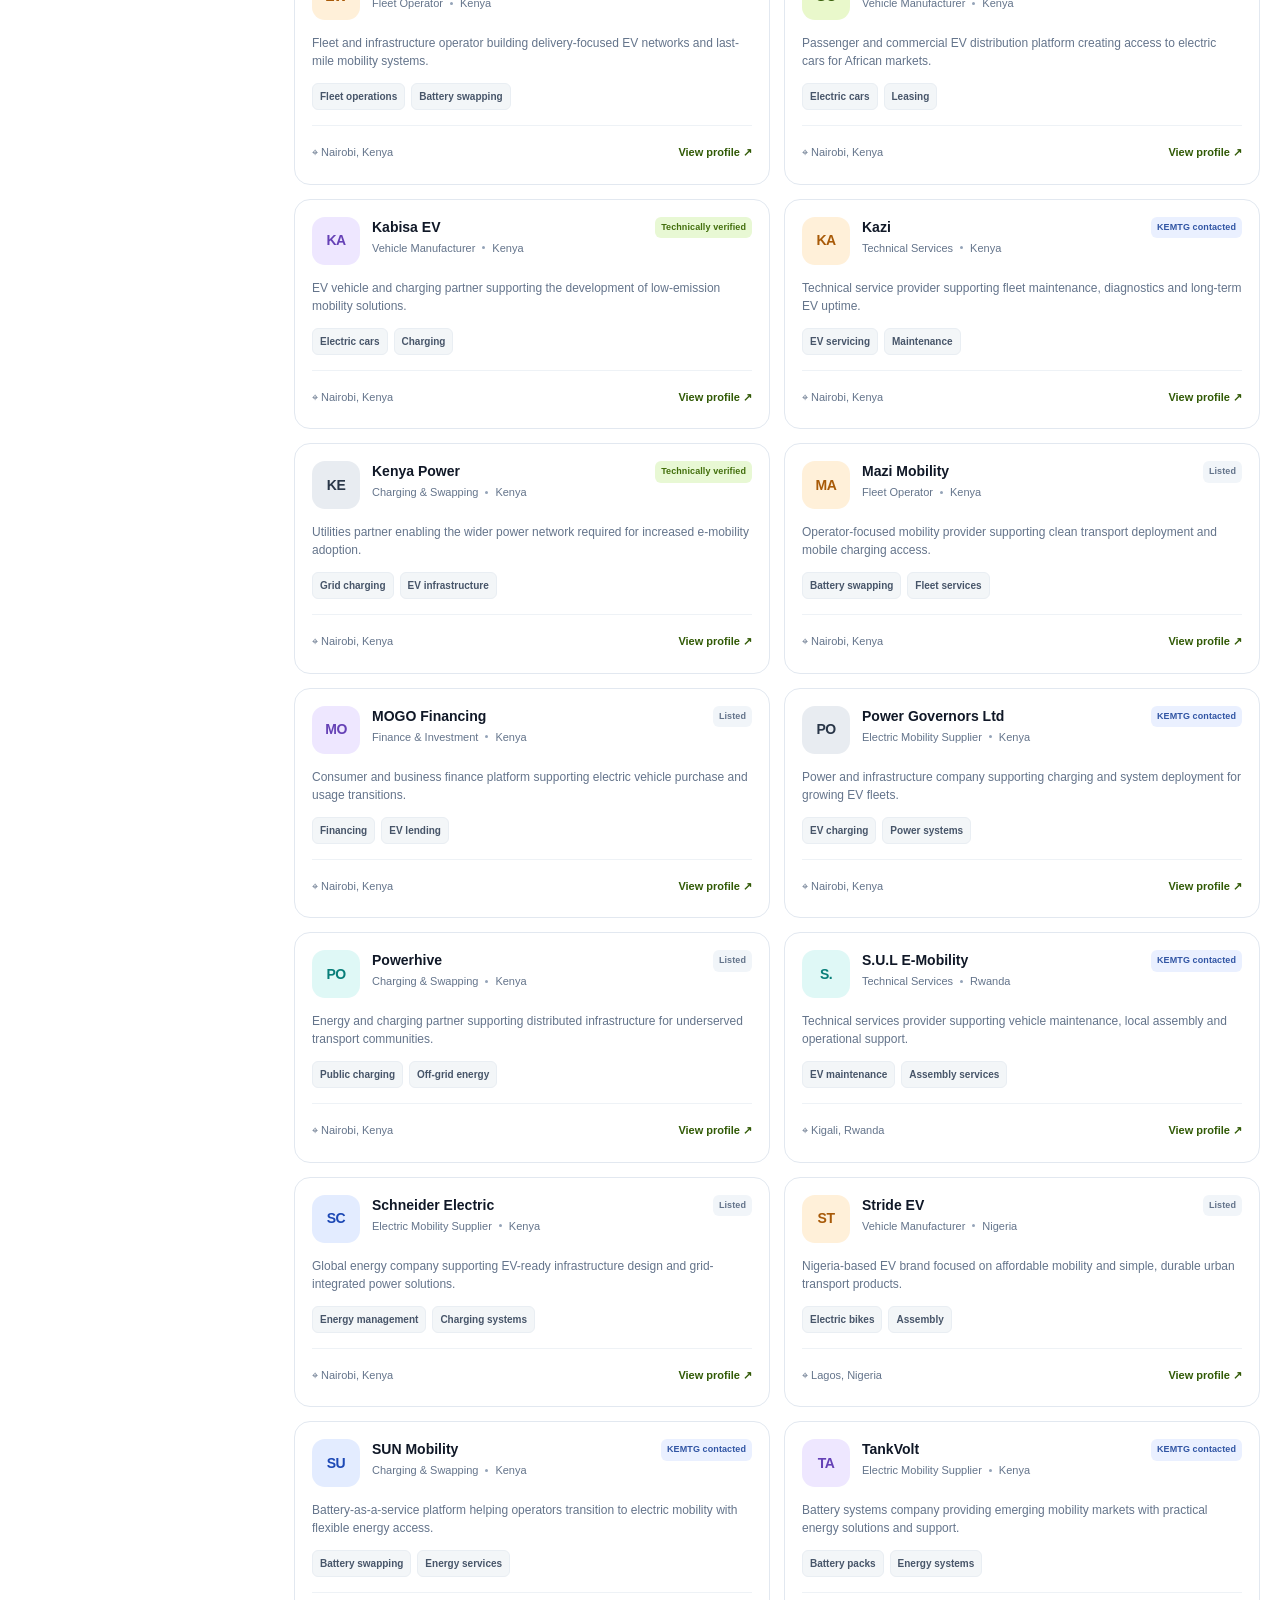
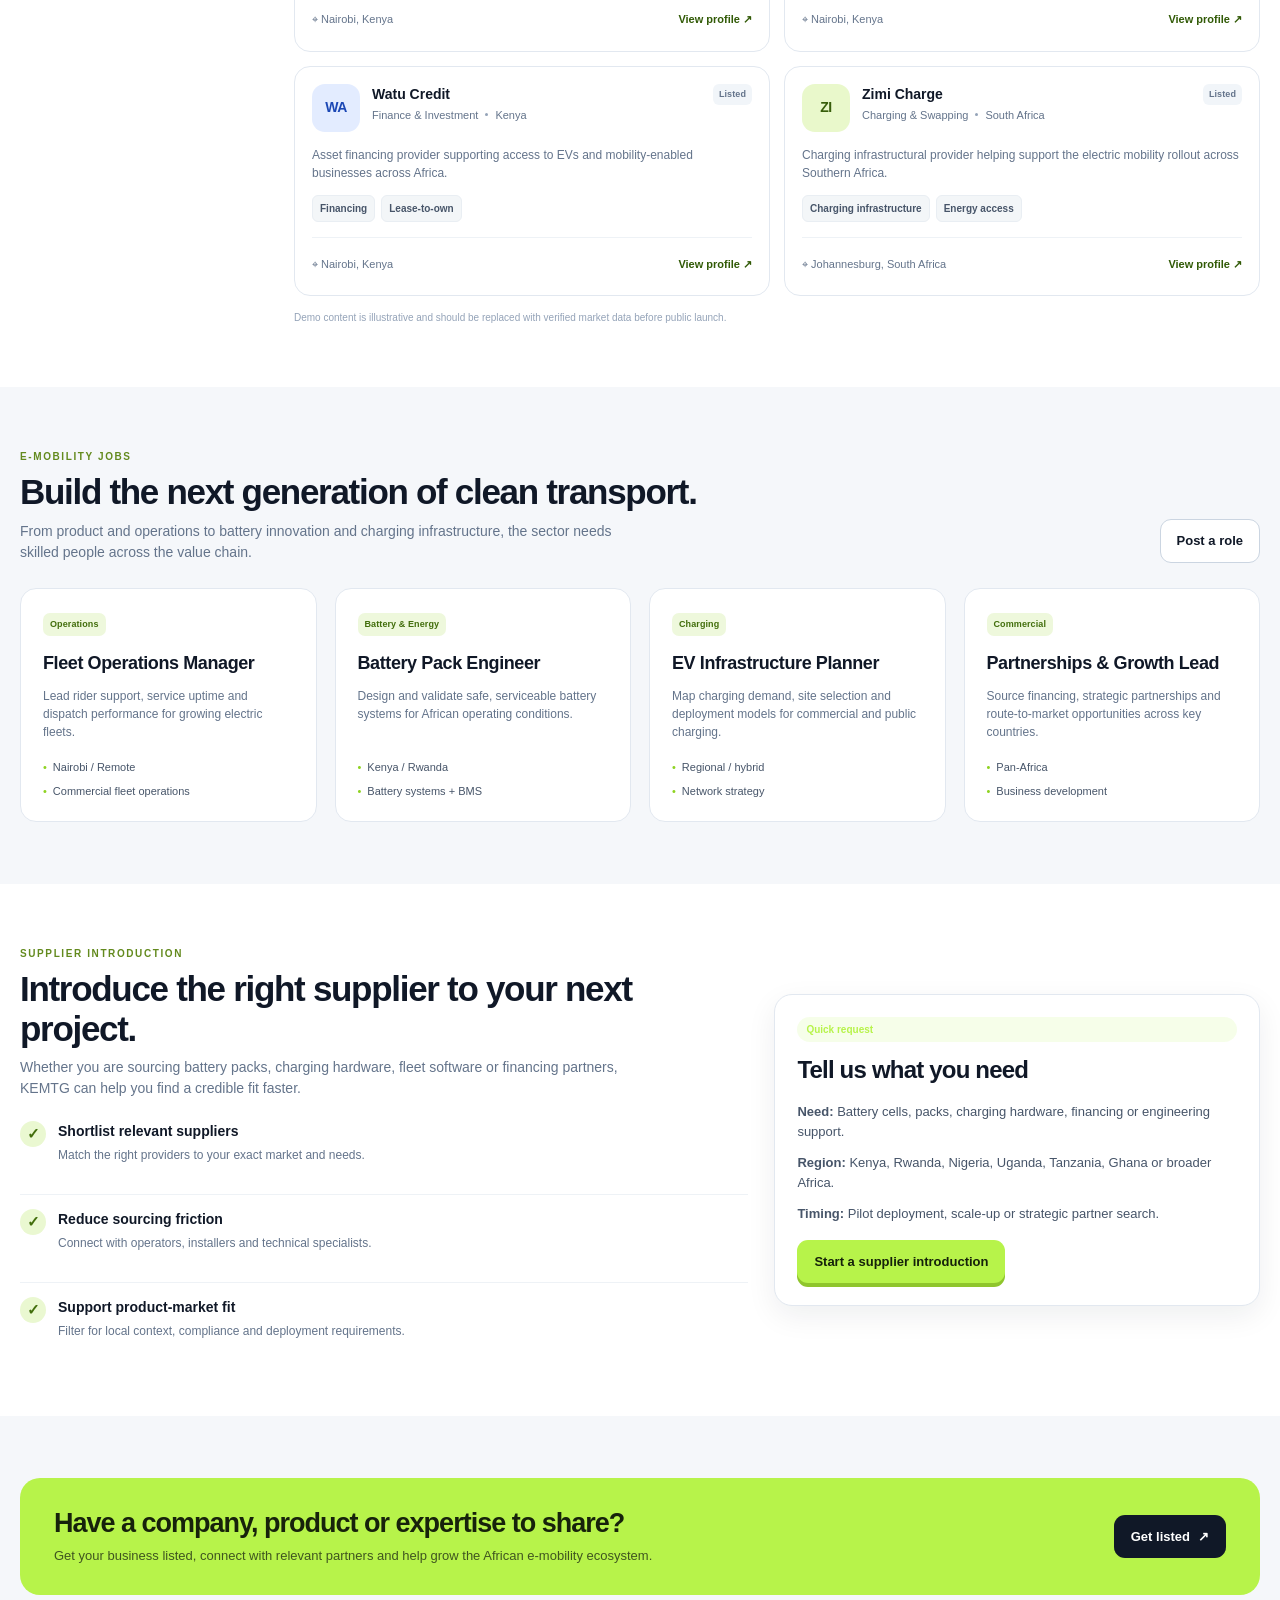
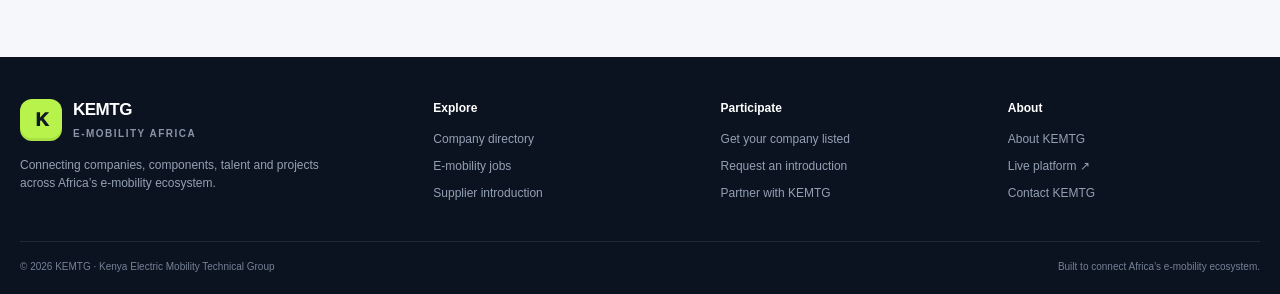
==== commit cf41f724: "Fix HTML self-closing tags and formatting" ====
--- a/index.html
+++ b/index.html
@@ -1,11 +1,11 @@
 <!DOCTYPE html>
 <html lang="en">
 <head>
-  <meta charset="UTF-8">
-  <meta name="viewport" content="width=device-width, initial-scale=1.0">
-  <meta name="theme-color" content="#101827">
+  <meta charset="UTF-8" />
+  <meta name="viewport" content="width=device-width, initial-scale=1.0" />
+  <meta name="theme-color" content="#101827" />
   <title>KEMTG | Africa E-Mobility Ecosystem</title>
-  <link rel="stylesheet" href="styles.css">
+  <link rel="stylesheet" href="styles.css" />
 </head>
 <body>
   <div class="topbar">
@@ -50,7 +50,9 @@
         <div>
           <div class="eyebrow">The technical backbone of Africa’s EV ecosystem</div>
           <h1>Find the right <em>partners, suppliers and people</em> to move Africa forward.</h1>
-          <p class="hero-copy">Explore the companies, charging networks, financing partners, operators and technical experts building Africa’s electric mobility future — all in one place.</p>
+          <p class="hero-copy">
+            Explore the companies, charging networks, financing partners, operators and technical experts building Africa’s electric mobility future — all in one place.
+          </p>
 
           <div class="hero-actions">
             <a class="btn btn-primary" href="#directory">Explore the ecosystem <span>↘</span></a>
@@ -141,7 +143,7 @@
         </div>
 
         <div class="directory-layout">
-          <aside class="filters" id="filters">
+          <aside class="filters">
             <div class="filter-title">
               <span>Refine results</span>
               <button class="text-action" id="resetFilters">Reset all</button>
@@ -283,7 +285,9 @@
           <div>
             <div class="section-kicker">Supplier introduction</div>
             <h2>Introduce the right supplier to your next project.</h2>
-            <p class="section-desc">Whether you are sourcing battery packs, charging hardware, fleet software or financing partners, KEMTG can help you find a credible fit faster.</p>
+            <p class="section-desc">
+              Whether you are sourcing battery packs, charging hardware, fleet software or financing partners, KEMTG can help you find a credible fit faster.
+            </p>
             <div class="feature-stack">
               <div class="feature-item"><span>✓</span><div><strong>Shortlist relevant suppliers</strong><small>Match the right providers to your exact market and needs.</small></div></div>
               <div class="feature-item"><span>✓</span><div><strong>Reduce sourcing friction</strong><small>Connect with operators, installers and technical specialists.</small></div></div>
--- a/styles.css
+++ b/styles.css
@@ -1,380 +1,1488 @@
-*{
-margin:0;
-padding:0;
-box-sizing:border-box;
-font-family:Arial,sans-serif;
-}
-
-body{
-background:#07130b;
-color:white;
-}
-
-.hero{
-padding:30px;
-background:linear-gradient(135deg,#07130b,#0f2515);
-}
-
-.navbar{
-display:flex;
-justify-content:space-between;
-align-items:center;
-margin-bottom:40px;
-}
-
-.logo{
-font-size:24px;
-font-weight:bold;
-color:#00ff88;
-}
-
-.submit-btn{
-background:#00ff88;
-padding:12px 20px;
-color:black;
-font-weight:bold;
-text-decoration:none;
-border-radius:8px;
-}
-
-.hero-content{
-display:grid;
-grid-template-columns:1fr 1fr;
-gap:40px;
-align-items:center;
-}
-
-.hero-text h1{
-font-size:3rem;
-margin-bottom:20px;
-}
-
-.hero-text p{
-font-size:18px;
-line-height:1.6;
-margin-bottom:20px;
-}
-
-.explore-btn{
-background:#00ff88;
-color:black;
-padding:14px 24px;
-border-radius:8px;
-text-decoration:none;
-font-weight:bold;
-}
-
-.hero-image img{
-width:100%;
-border-radius:20px;
-}
-
-/* ========== AI INSIGHTS PANEL ========== */
-.insights{
-padding:30px;
-margin:10px 30px 30px;
-background:#0a1c11;
-border:1px solid rgba(0,255,136,0.35);
-border-radius:16px;
-}
-
-.insights-head{
-margin-bottom:22px;
-}
-
-.insights-eyebrow{
-display:inline-block;
-color:#00ff88;
-font-size:11px;
-font-weight:bold;
-letter-spacing:1.5px;
-text-transform:uppercase;
-background:rgba(0,255,136,0.1);
-border:1px solid rgba(0,255,136,0.4);
-padding:4px 10px;
-border-radius:20px;
-margin-bottom:10px;
-}
-
-.insights-eyebrow::before{
-content:"";
-display:inline-block;
-width:7px;
-height:7px;
-border-radius:50%;
-background:#00ff88;
-margin-right:6px;
-box-shadow:0 0 6px 1px rgba(0,255,136,0.8);
-animation:pulseDot 1.8s ease-in-out infinite;
-}
-
-@keyframes pulseDot{
-0%,100%{opacity:1;}
-50%{opacity:0.35;}
-}
-
-.insights-head h2{
-font-size:1.6rem;
-margin-bottom:6px;
-}
-
-.insights-head p{
-color:#9db8a9;
-font-size:14px;
-max-width:640px;
-}
-
-/* ---- segment chips (click-to-drill-in) ---- */
-.segment-chips{
-display:flex;
-flex-wrap:wrap;
-gap:8px;
-margin-bottom:22px;
-}
-
-.segment-chip{
-background:transparent;
-color:#c9e8d6;
-border:1px solid rgba(0,255,136,0.4);
-padding:8px 14px;
-border-radius:20px;
-font-size:13px;
-font-weight:bold;
-cursor:pointer;
-transition:all .15s ease;
-}
-
-.segment-chip:hover{
-background:rgba(0,255,136,0.12);
-border-color:#00ff88;
-}
-
-.segment-chip.active{
-background:#00ff88;
-color:#07130b;
-border-color:#00ff88;
-}
-
-.segment-chip .chip-count{
-opacity:0.7;
-font-weight:normal;
-margin-left:4px;
-}
-
-.insights-body{
-display:grid;
-grid-template-columns:1.1fr 1fr;
-gap:24px;
-}
-
-.insights-empty{
-color:#9db8a9;
-font-style:italic;
-grid-column:1/-1;
-}
-
-.insights-narrative{
-background:rgba(0,255,136,0.06);
-border-left:3px solid #00ff88;
-border-radius:8px;
-padding:18px 20px;
-font-size:15px;
-line-height:1.7;
-color:#e6f5ec;
-grid-column:1/-1;
-}
-
-.insights-narrative strong{
-color:#00ff88;
-}
-
-.signal-metrics{
-display:grid;
-grid-template-columns:repeat(auto-fit,minmax(130px,1fr));
-gap:12px;
-align-content:start;
-}
-
-.signal-metric{
-background:#0f2517;
-border:1px solid rgba(0,255,136,0.25);
-border-radius:10px;
-padding:14px;
-text-align:center;
-}
-
-.signal-metric .value{
-display:block;
-color:#00ff88;
-font-size:1.6rem;
-font-weight:bold;
-}
-
-.signal-metric .label{
-display:block;
-color:#9db8a9;
-font-size:11px;
-text-transform:uppercase;
-letter-spacing:.5px;
-margin-top:4px;
-}
-
-.signal-breakdown h4{
-color:#00ff88;
-font-size:12px;
-text-transform:uppercase;
-letter-spacing:.5px;
-margin-bottom:12px;
-}
-
-.signal-row{
-display:grid;
-grid-template-columns:120px 1fr 40px;
-align-items:center;
-gap:10px;
-margin-bottom:10px;
-font-size:13px;
-}
-
-.signal-row .signal-name{
-color:#e6f5ec;
-white-space:nowrap;
-overflow:hidden;
-text-overflow:ellipsis;
-}
-
-.signal-track{
-height:8px;
-background:rgba(255,255,255,0.06);
-border-radius:6px;
-overflow:hidden;
-}
-
-.signal-fill{
-height:100%;
-background:linear-gradient(90deg,#00994d,#00ff88);
-border-radius:6px;
-transition:width .5s ease;
-}
-
-.signal-row .signal-count{
-color:#9db8a9;
-text-align:right;
-font-variant-numeric:tabular-nums;
-}
-
-/* ========== STATS SECTION ========== */
-.stats{
-display:grid;
-grid-template-columns:repeat(auto-fit,minmax(180px,1fr));
-gap:20px;
-padding:30px;
-}
-
-.stat-card{
-background:#102417;
-padding:20px;
-border-radius:12px;
-text-align:center;
-border:1px solid #00ff88;
-}
-
-.stat-card h2{
-color:#00ff88;
-font-size:2rem;
-}
-
-/* ========== FILTERS SECTION ========== */
-.filters{
-padding:30px;
-display:grid;
-grid-template-columns:repeat(auto-fit,minmax(180px,1fr));
-gap:15px;
-}
-
-.filters input,
-.filters select,
-.filters button{
-padding:14px;
-border-radius:8px;
-border:none;
-}
-
-.filters button{
-background:#00ff88;
-font-weight:bold;
-cursor:pointer;
-}
-
-.results-header{
-padding:0 30px;
-}
-
-/* ========== COMPANY GRID ========== */
-.company-grid{
-padding:30px;
-display:grid;
-grid-template-columns:repeat(auto-fit,minmax(320px,1fr));
-gap:20px;
-}
-
-.company-card{
-background:#102417;
-padding:20px;
-border-radius:15px;
-border:1px solid #00ff88;
-}
-
-.company-card h3{
-color:#00ff88;
-margin-bottom:10px;
-}
-
-.badge{
-display:inline-block;
-background:#00ff88;
-color:black;
-padding:5px 10px;
-border-radius:20px;
-margin:4px;
-font-size:12px;
-font-weight:bold;
-}
-
-/* ========== FOOTER ========== */
-footer{
-background: linear-gradient(135deg, #00E676, #00C853);
-color: #0B172A;
-padding: 3rem 0;
-text-align: center;
-}
-
-footer a{
-color:#00ff88;
-}
-
-/* ========== RESPONSIVE DESIGN ========== */
-@media(max-width:768px){
-
-.hero-content{
-grid-template-columns:1fr;
-}
-
-.hero-text h1{
-font-size:2rem;
-}
-
-.insights{
-margin:10px 15px 20px;
-padding:20px;
-}
-
-.insights-body{
-grid-template-columns:1fr;
-}
-
-.signal-row{
-grid-template-columns:90px 1fr 32px;
-}
-
-}
+* {
+  margin: 0;
+  padding: 0;
+  box-sizing: border-box;
+  font-family: Inter, "Segoe UI", sans-serif;
+}
+
+:root {
+  --ink: #101827;
+  --ink-2: #172338;
+  --muted: #64748b;
+  --line: #e2e8f0;
+  --paper: #f5f7fa;
+  --white: #fff;
+  --green: #b7f34a;
+  --green-2: #8fd323;
+  --green-dark: #294b08;
+  --blue: #1f4fd1;
+  --blue-soft: #eaf0ff;
+  --amber: #f4b740;
+  --radius: 18px;
+  --shadow: 0 10px 30px rgba(16, 24, 39, 0.07);
+}
+
+html {
+  scroll-behavior: smooth;
+}
+
+body {
+  margin: 0;
+  background: var(--paper);
+  color: var(--ink);
+  font: 15px/1.5 Inter, ui-sans-serif, system-ui, -apple-system, BlinkMacSystemFont, "Segoe UI", sans-serif;
+}
+
+button, input, select, textarea {
+  font: inherit;
+}
+
+button {
+  cursor: pointer;
+}
+
+a {
+  color: inherit;
+  text-decoration: none;
+}
+
+img {
+  max-width: 100%;
+  display: block;
+}
+
+.wrap {
+  width: min(1240px, calc(100% - 40px));
+  margin: auto;
+}
+
+.topbar {
+  background: #0c1320;
+  color: #cbd5e1;
+  font-size: 12px;
+  padding: 8px 0;
+}
+
+.topbar .wrap {
+  display: flex;
+  align-items: center;
+  justify-content: space-between;
+  gap: 16px;
+}
+
+.top-note {
+  display: flex;
+  align-items: center;
+  gap: 8px;
+}
+
+.live-dot {
+  width: 7px;
+  height: 7px;
+  background: var(--green);
+  border-radius: 50%;
+  box-shadow: 0 0 0 4px #b7f34a22;
+}
+
+.top-links {
+  display: flex;
+  gap: 18px;
+}
+
+.top-links a:hover {
+  color: var(--green);
+}
+
+.site-header {
+  position: sticky;
+  top: 0;
+  z-index: 20;
+  background: rgba(255, 255, 255, 0.94);
+  backdrop-filter: blur(14px);
+  border-bottom: 1px solid var(--line);
+}
+
+.nav {
+  height: 76px;
+  display: flex;
+  align-items: center;
+  justify-content: space-between;
+  gap: 24px;
+}
+
+.brand {
+  display: flex;
+  align-items: center;
+  gap: 11px;
+  min-width: max-content;
+}
+
+.brand-mark {
+  width: 42px;
+  height: 42px;
+  background: var(--green);
+  border-radius: 12px;
+  display: grid;
+  place-items: center;
+  color: var(--ink);
+  font-weight: 950;
+  letter-spacing: -2px;
+  font-size: 18px;
+  box-shadow: inset 0 -3px 0 rgba(0, 0, 0, 0.08);
+}
+
+.brand-name {
+  font-weight: 850;
+  font-size: 17px;
+  letter-spacing: -0.5px;
+  line-height: 1.15;
+}
+
+.brand-sub {
+  display: block;
+  color: #718096;
+  font-size: 10px;
+  letter-spacing: 1.5px;
+  text-transform: uppercase;
+  margin-top: 4px;
+  font-weight: 750;
+}
+
+.navlinks {
+  display: flex;
+  align-items: center;
+  gap: 27px;
+  color: #475569;
+  font-weight: 650;
+  font-size: 13px;
+}
+
+.navlinks a:hover,
+.navlinks a.active {
+  color: #1b2b14;
+}
+
+.navlinks a.active {
+  position: relative;
+}
+
+.navlinks a.active::after {
+  content: "";
+  height: 3px;
+  width: 18px;
+  background: var(--green-2);
+  position: absolute;
+  bottom: -29px;
+  left: 0;
+  border-radius: 4px;
+}
+
+.nav-actions {
+  display: flex;
+  align-items: center;
+  gap: 10px;
+}
+
+.btn {
+  border: 1px solid transparent;
+  border-radius: 11px;
+  padding: 11px 16px;
+  font-weight: 750;
+  font-size: 13px;
+  display: inline-flex;
+  align-items: center;
+  justify-content: center;
+  gap: 8px;
+  transition: 0.18s ease;
+  white-space: nowrap;
+}
+
+.btn:hover {
+  transform: translateY(-1px);
+}
+
+.btn-primary {
+  background: var(--green);
+  color: #15210a;
+  box-shadow: 0 4px 0 #8fc52c;
+}
+
+.btn-primary:hover {
+  background: #c8ff6b;
+}
+
+.btn-dark {
+  background: var(--ink);
+  color: #fff;
+}
+
+.btn-outline {
+  border-color: #cbd5e1;
+  background: #fff;
+  color: var(--ink);
+}
+
+.btn-outline:hover {
+  border-color: #94a3b8;
+  background: #f8fafc;
+}
+
+.menu-toggle {
+  display: none;
+  border: 1px solid var(--line);
+  background: #fff;
+  border-radius: 10px;
+  padding: 9px;
+}
+
+.hero {
+  background: var(--ink);
+  color: white;
+  position: relative;
+  overflow: hidden;
+}
+
+.hero::before {
+  content: "";
+  position: absolute;
+  width: 620px;
+  height: 620px;
+  border-radius: 50%;
+  right: -150px;
+  top: -320px;
+  border: 1px solid rgba(183, 243, 74, 0.13);
+  box-shadow: 0 0 0 55px rgba(183, 243, 74, 0.03), 0 0 0 110px rgba(183, 243, 74, 0.02);
+}
+
+.hero::after {
+  content: "";
+  position: absolute;
+  inset: 0;
+  background-image: radial-gradient(rgba(255, 255, 255, 0.07) 1px, transparent 1px);
+  background-size: 24px 24px;
+  mask-image: linear-gradient(90deg, transparent, black);
+}
+
+.hero-inner {
+  position: relative;
+  z-index: 1;
+  display: grid;
+  grid-template-columns: 1.12fr 0.88fr;
+  gap: 55px;
+  align-items: center;
+  padding: 68px 0 58px;
+}
+
+.eyebrow {
+  display: inline-flex;
+  align-items: center;
+  gap: 8px;
+  color: var(--green);
+  font-weight: 800;
+  letter-spacing: 1.7px;
+  text-transform: uppercase;
+  font-size: 10px;
+}
+
+.eyebrow::before {
+  content: "";
+  width: 22px;
+  height: 2px;
+  background: var(--green);
+}
+
+h1 {
+  font-size: clamp(38px, 5vw, 62px);
+  letter-spacing: -2.8px;
+  line-height: 1.04;
+  margin: 18px 0 19px;
+  max-width: 700px;
+}
+
+h1 em {
+  font-style: normal;
+  color: var(--green);
+}
+
+.hero-copy {
+  font-size: 16px;
+  color: #b6c2d3;
+  max-width: 580px;
+  line-height: 1.75;
+  margin: 0 0 27px;
+}
+
+.hero-actions {
+  display: flex;
+  gap: 12px;
+  flex-wrap: wrap;
+}
+
+.hero .btn-outline {
+  background: rgba(255, 255, 255, 0.04);
+  border-color: rgba(255, 255, 255, 0.3);
+  color: white;
+}
+
+.hero .btn-outline:hover {
+  background: rgba(255, 255, 255, 0.08);
+}
+
+.hero-meta {
+  display: flex;
+  gap: 22px;
+  flex-wrap: wrap;
+  margin-top: 32px;
+  color: #aab6c7;
+  font-size: 12px;
+}
+
+.hero-meta span {
+  display: flex;
+  align-items: center;
+  gap: 7px;
+}
+
+.hero-meta b {
+  color: white;
+  font-size: 13px;
+}
+
+.hero-panel {
+  background: #172338;
+  border: 1px solid rgba(255, 255, 255, 0.12);
+  border-radius: 22px;
+  padding: 22px;
+  box-shadow: 0 25px 60px rgba(0, 0, 0, 0.25);
+  position: relative;
+}
+
+.panel-head {
+  display: flex;
+  align-items: center;
+  justify-content: space-between;
+  margin-bottom: 18px;
+}
+
+.panel-title {
+  font-weight: 800;
+  font-size: 14px;
+}
+
+.panel-caption {
+  font-size: 11px;
+  color: #9eacc0;
+  margin-top: 3px;
+}
+
+.pill {
+  display: inline-flex;
+  align-items: center;
+  gap: 6px;
+  border-radius: 99px;
+  padding: 5px 9px;
+  font-size: 10px;
+  font-weight: 800;
+}
+
+.pill-green {
+  background: rgba(183, 243, 74, 0.12);
+  color: var(--green);
+}
+
+.panel-grid {
+  display: grid;
+  grid-template-columns: 1fr 1fr;
+  gap: 10px;
+}
+
+.metric {
+  border: 1px solid rgba(255, 255, 255, 0.08);
+  background: rgba(255, 255, 255, 0.04);
+  border-radius: 14px;
+  padding: 15px;
+}
+
+.metric-label {
+  font-size: 11px;
+  color: #9eacc0;
+}
+
+.metric-number {
+  font-size: 28px;
+  font-weight: 850;
+  letter-spacing: -1px;
+  margin: 5px 0 1px;
+  color: white;
+}
+
+.metric-foot {
+  font-size: 10px;
+  color: #a9b6c8;
+}
+
+.mini-bars {
+  display: flex;
+  align-items: end;
+  gap: 5px;
+  height: 36px;
+  margin-top: 10px;
+}
+
+.mini-bars i {
+  display: block;
+  flex: 1;
+  background: var(--green);
+  border-radius: 4px 4px 1px 1px;
+  opacity: 0.85;
+}
+
+.region-header {
+  display: flex;
+  justify-content: space-between;
+  margin-top: 22px;
+  align-items: center;
+  font-size: 12px;
+  font-weight: 800;
+}
+
+.region-header span:last-child {
+  color: #9eacc0;
+  font-size: 10px;
+  font-weight: 600;
+}
+
+.region-row {
+  display: flex;
+  align-items: center;
+  gap: 10px;
+  margin-top: 13px;
+}
+
+.region-row .flag {
+  width: 30px;
+  height: 30px;
+  border-radius: 9px;
+  background: rgba(255, 255, 255, 0.05);
+  display: grid;
+  place-items: center;
+  font-size: 15px;
+}
+
+.region-info {
+  flex: 1;
+  min-width: 0;
+}
+
+.region-info strong {
+  display: block;
+  font-size: 12px;
+}
+
+.region-num {
+  font-size: 12px;
+  font-weight: 800;
+}
+
+.region-track {
+  height: 4px;
+  background: rgba(255, 255, 255, 0.08);
+  border-radius: 9px;
+  margin-top: 5px;
+  overflow: hidden;
+}
+
+.region-track i {
+  height: 100%;
+  display: block;
+  background: var(--green);
+  border-radius: 9px;
+}
+
+.section {
+  padding: 62px 0;
+}
+
+.section-white {
+  background: #fff;
+}
+
+.section-head {
+  display: flex;
+  align-items: end;
+  justify-content: space-between;
+  gap: 24px;
+  margin-bottom: 25px;
+}
+
+.section-kicker {
+  font-size: 10px;
+  letter-spacing: 1.6px;
+  text-transform: uppercase;
+  color: #638a1e;
+  font-weight: 850;
+}
+
+h2 {
+  font-size: clamp(25px, 3vw, 35px);
+  line-height: 1.13;
+  letter-spacing: -1.3px;
+  margin: 8px 0 9px;
+}
+
+.section-desc {
+  color: var(--muted);
+  max-width: 620px;
+  margin: 0;
+  font-size: 14px;
+}
+
+.stats {
+  display: grid;
+  grid-template-columns: repeat(4, minmax(0, 1fr));
+  gap: 14px;
+  margin-top: -1px;
+}
+
+.stat-card {
+  background: #fff;
+  border: 1px solid var(--line);
+  border-radius: 15px;
+  padding: 19px;
+  display: flex;
+  align-items: center;
+  gap: 14px;
+  box-shadow: 0 1px 0 rgba(15, 23, 42, 0.02);
+}
+
+.stat-icon {
+  width: 42px;
+  height: 42px;
+  border-radius: 12px;
+  background: #f0f8e2;
+  display: grid;
+  place-items: center;
+  font-size: 19px;
+}
+
+.stat-num {
+  font-size: 25px;
+  font-weight: 850;
+  letter-spacing: -1px;
+  line-height: 1.1;
+}
+
+.stat-label {
+  font-size: 11px;
+  color: var(--muted);
+  margin-top: 5px;
+}
+
+.directory-layout {
+  display: grid;
+  grid-template-columns: 250px minmax(0, 1fr);
+  gap: 24px;
+  align-items: start;
+}
+
+.filters {
+  background: #fff;
+  border: 1px solid var(--line);
+  border-radius: 16px;
+  padding: 18px;
+  position: sticky;
+  top: 94px;
+}
+
+.filter-title {
+  display: flex;
+  justify-content: space-between;
+  align-items: center;
+  font-weight: 850;
+  margin-bottom: 16px;
+}
+
+.filter-group {
+  padding: 15px 0;
+  border-top: 1px solid #eef2f6;
+}
+
+.filter-group:first-of-type {
+  border-top: 0;
+  padding-top: 0;
+}
+
+.filter-label {
+  display: block;
+  font-size: 11px;
+  color: #475569;
+  font-weight: 800;
+  margin-bottom: 9px;
+}
+
+.field {
+  width: 100%;
+  border: 1px solid #dbe2eb;
+  border-radius: 10px;
+  background: #fff;
+  padding: 10px 11px;
+  color: var(--ink);
+  outline: none;
+  font-size: 12px;
+}
+
+.field:focus {
+  border-color: #84b82a;
+  box-shadow: 0 0 0 3px rgba(183, 243, 74, 0.3);
+}
+
+select.field {
+  cursor: pointer;
+}
+
+.check-list {
+  display: grid;
+  gap: 9px;
+}
+
+.check-option {
+  display: flex;
+  align-items: center;
+  gap: 8px;
+  font-size: 12px;
+  color: #475569;
+  cursor: pointer;
+}
+
+.check-option input {
+  accent-color: #75a91d;
+  width: 14px;
+  height: 14px;
+}
+
+.filter-foot {
+  display: flex;
+  gap: 8px;
+  margin-top: 14px;
+}
+
+.filter-foot .btn {
+  flex: 1;
+  padding: 9px 10px;
+  font-size: 11px;
+}
+
+.directory-main {
+  min-width: 0;
+}
+
+.searchbar {
+  display: flex;
+  align-items: center;
+  gap: 10px;
+  background: #fff;
+  border: 1px solid var(--line);
+  border-radius: 13px;
+  padding: 8px 9px 8px 14px;
+  margin-bottom: 13px;
+}
+
+.search-symbol {
+  font-size: 17px;
+  color: #64748b;
+}
+
+.searchbar input {
+  border: 0;
+  outline: 0;
+  flex: 1;
+  min-width: 0;
+  font-size: 13px;
+  background: transparent;
+}
+
+.searchbar .btn {
+  padding: 10px 13px;
+}
+
+.toolbar {
+  display: flex;
+  justify-content: space-between;
+  align-items: center;
+  gap: 12px;
+  margin-bottom: 16px;
+  flex-wrap: wrap;
+}
+
+.result-count {
+  font-size: 12px;
+  color: #64748b;
+}
+
+.result-count strong {
+  color: var(--ink);
+}
+
+.toolbar-right {
+  display: flex;
+  gap: 8px;
+  align-items: center;
+}
+
+.sort-select {
+  width: auto;
+  min-width: 140px;
+  padding: 9px 10px;
+}
+
+.view-toggle {
+  display: flex;
+  border: 1px solid var(--line);
+  background: #fff;
+  border-radius: 10px;
+  padding: 3px;
+  gap: 2px;
+}
+
+.view-toggle button {
+  border: 0;
+  background: transparent;
+  border-radius: 7px;
+  padding: 7px 9px;
+  color: #64748b;
+  font-size: 11px;
+  font-weight: 750;
+}
+
+.view-toggle button.selected {
+  background: var(--ink);
+  color: #fff;
+}
+
+.company-grid {
+  display: grid;
+  grid-template-columns: repeat(2, minmax(0, 1fr));
+  gap: 14px;
+}
+
+.company-card {
+  background: #fff;
+  border: 1px solid var(--line);
+  border-radius: 16px;
+  padding: 17px;
+  transition: 0.2s;
+  display: flex;
+  flex-direction: column;
+  min-width: 0;
+}
+
+.company-card:hover {
+  border-color: #c6d99b;
+  box-shadow: var(--shadow);
+  transform: translateY(-2px);
+}
+
+.company-top {
+  display: flex;
+  align-items: flex-start;
+  gap: 12px;
+}
+
+.company-logo {
+  width: 48px;
+  height: 48px;
+  border-radius: 13px;
+  display: grid;
+  place-items: center;
+  font-size: 14px;
+  font-weight: 900;
+  flex-shrink: 0;
+  letter-spacing: -0.5px;
+}
+
+.logo-lime { background: #e9f8cb; color: #385e0b; }
+.logo-blue { background: #e3ecff; color: #1c48b5; }
+.logo-orange { background: #fff0d9; color: #a85a08; }
+.logo-purple { background: #eee7ff; color: #6541b6; }
+.logo-cyan { background: #dff8f6; color: #087e79; }
+.logo-dark { background: #e8ecf1; color: #293648; }
+
+.company-name {
+  font-size: 14px;
+  font-weight: 850;
+  line-height: 1.3;
+  margin: 1px 0 4px;
+}
+
+.company-meta {
+  font-size: 11px;
+  color: #64748b;
+  display: flex;
+  gap: 7px;
+  align-items: center;
+  flex-wrap: wrap;
+}
+
+.company-meta .dot {
+  width: 3px;
+  height: 3px;
+  border-radius: 50%;
+  background: #94a3b8;
+}
+
+.verify {
+  margin-left: auto;
+  flex-shrink: 0;
+  border-radius: 6px;
+  padding: 4px 6px;
+  font-size: 9px;
+  font-weight: 850;
+  letter-spacing: 0.1px;
+}
+
+.verify.verified { background: #e8f8d4; color: #426e0c; }
+.verify.contacted { background: #eaf0ff; color: #3155a4; }
+.verify.listed { background: #f1f5f9; color: #64748b; }
+
+.company-desc {
+  font-size: 12px;
+  color: #64748b;
+  margin: 14px 0 13px;
+  min-height: 36px;
+}
+
+.tag-row {
+  display: flex;
+  flex-wrap: wrap;
+  gap: 6px;
+  margin-bottom: 15px;
+}
+
+.tag {
+  font-size: 10px;
+  font-weight: 700;
+  background: #f3f6f8;
+  color: #475569;
+  border: 1px solid #e9eef3;
+  border-radius: 6px;
+  padding: 5px 7px;
+}
+
+.company-bottom {
+  border-top: 1px solid #eef2f6;
+  padding-top: 12px;
+  margin-top: auto;
+  display: flex;
+  align-items: center;
+  justify-content: space-between;
+  gap: 8px;
+}
+
+.company-location {
+  font-size: 11px;
+  color: #64748b;
+  display: flex;
+  gap: 5px;
+  align-items: center;
+}
+
+.text-action {
+  border: 0;
+  background: transparent;
+  color: #315a06;
+  font-weight: 850;
+  font-size: 11px;
+  padding: 6px 0;
+}
+
+.text-action:hover {
+  text-decoration: underline;
+}
+
+.empty-state {
+  grid-column: 1 / -1;
+  background: #fff;
+  border: 1px dashed #cbd5e1;
+  border-radius: 16px;
+  text-align: center;
+  padding: 50px 20px;
+  color: #64748b;
+}
+
+.empty-state strong {
+  display: block;
+  color: var(--ink);
+  font-size: 17px;
+  margin: 10px;
+}
+
+.directory-note {
+  font-size: 10px;
+  color: #94a3b8;
+  margin-top: 14px;
+}
+
+.jobs-grid {
+  display: grid;
+  grid-template-columns: repeat(4, minmax(0, 1fr));
+  gap: 18px;
+}
+
+.job-card {
+  padding: 22px;
+  background: #fff;
+  border-radius: 16px;
+  border: 1px solid var(--line);
+  transition: 0.2s ease;
+}
+
+.job-card:hover {
+  border-color: #bfd77d;
+  transform: translateY(-2px);
+  box-shadow: var(--shadow);
+}
+
+.job-badge {
+  display: inline-block;
+  background: #eef8dc;
+  color: #426e0c;
+  border-radius: 7px;
+  padding: 5px 7px;
+  font-size: 9px;
+  font-weight: 900;
+  letter-spacing: 0.1px;
+}
+
+.job-card h3 {
+  margin: 14px 0 10px;
+  font-size: 18px;
+  letter-spacing: -0.4px;
+}
+
+.job-card p {
+  font-size: 12px;
+  color: var(--muted);
+  margin-bottom: 12px;
+  min-height: 60px;
+}
+
+.job-card ul {
+  list-style: none;
+  display: grid;
+  gap: 7px;
+  color: #475569;
+  font-size: 11px;
+  padding: 0;
+}
+
+.job-card li::before {
+  content: "•";
+  color: var(--green-2);
+  margin-right: 6px;
+}
+
+.supplier-layout {
+  display: grid;
+  grid-template-columns: 1.2fr 0.8fr;
+  gap: 26px;
+  align-items: center;
+}
+
+.feature-stack {
+  display: grid;
+  gap: 16px;
+  margin-top: 22px;
+}
+
+.feature-item {
+  display: flex;
+  gap: 12px;
+  align-items: flex-start;
+  padding: 14px 0;
+  border-top: 1px solid #eef2f6;
+}
+
+.feature-item:first-child {
+  border-top: 0;
+  padding-top: 0;
+}
+
+.feature-item span {
+  width: 26px;
+  height: 26px;
+  border-radius: 50%;
+  background: #eaf8d1;
+  display: grid;
+  place-items: center;
+  font-weight: 800;
+  color: #426e0c;
+}
+
+.feature-item strong {
+  display: block;
+  font-size: 14px;
+}
+
+.feature-item small {
+  display: block;
+  color: var(--muted);
+  font-size: 12px;
+  margin-top: 4px;
+}
+
+.intro-panel {
+  background: #fff;
+  border: 1px solid var(--line);
+  border-radius: 18px;
+  padding: 22px;
+  box-shadow: var(--shadow);
+}
+
+.intro-panel-head {
+  display: flex;
+  flex-direction: column;
+  gap: 10px;
+  margin-bottom: 14px;
+}
+
+.intro-panel-head h3 {
+  font-size: 24px;
+  letter-spacing: -0.8px;
+}
+
+.intro-points {
+  display: grid;
+  gap: 12px;
+  margin-bottom: 16px;
+  color: #475569;
+  font-size: 13px;
+}
+
+.cta-band {
+  background: var(--green);
+  border-radius: 20px;
+  padding: 30px 34px;
+  display: flex;
+  align-items: center;
+  justify-content: space-between;
+  gap: 24px;
+  color: #17220b;
+}
+
+.cta-band h2 {
+  font-size: 27px;
+  margin: 0 0 7px;
+  letter-spacing: -1px;
+}
+
+.cta-band p {
+  margin: 0;
+  color: #3f551f;
+  font-size: 13px;
+  max-width: 610px;
+}
+
+.cta-band .btn {
+  background: var(--ink);
+  color: #fff;
+  box-shadow: none;
+}
+
+footer {
+  background: #0c1320;
+  color: #cbd5e1;
+  padding: 42px 0 20px;
+}
+
+.footer-top {
+  display: grid;
+  grid-template-columns: 1.5fr 1fr 1fr 1fr;
+  gap: 35px;
+  padding-bottom: 30px;
+}
+
+footer .brand-name {
+  color: #fff;
+}
+
+footer .brand-sub {
+  color: #8995a8;
+}
+
+.footer-about {
+  color: #93a0b3;
+  font-size: 12px;
+  max-width: 300px;
+  margin-top: 15px;
+}
+
+.footer-col strong {
+  display: block;
+  color: white;
+  font-size: 12px;
+  margin-bottom: 13px;
+}
+
+.footer-col a {
+  display: block;
+  color: #93a0b3;
+  font-size: 12px;
+  margin: 9px 0;
+}
+
+.footer-col a:hover {
+  color: var(--green);
+}
+
+.footer-bottom {
+  border-top: 1px solid rgba(255, 255, 255, 0.09);
+  padding-top: 17px;
+  display: flex;
+  justify-content: space-between;
+  gap: 15px;
+  color: #748196;
+  font-size: 10px;
+}
+
+.modal-backdrop {
+  position: fixed;
+  inset: 0;
+  z-index: 50;
+  background: rgba(7, 16, 29, 0.8);
+  display: none;
+  align-items: center;
+  justify-content: center;
+  padding: 20px;
+  overflow: auto;
+}
+
+.modal-backdrop.open {
+  display: flex;
+}
+
+.modal {
+  width: min(570px, 100%);
+  max-height: calc(100vh - 40px);
+  overflow: auto;
+  background: #fff;
+  border-radius: 20px;
+  box-shadow: 0 30px 100px rgba(0, 0, 0, 0.3);
+}
+
+.modal-head {
+  display: flex;
+  align-items: start;
+  justify-content: space-between;
+  gap: 15px;
+  padding: 22px 24px 16px;
+  border-bottom: 1px solid var(--line);
+}
+
+.modal-head h3 {
+  font-size: 20px;
+  letter-spacing: -0.6px;
+  margin: 0 0 5px;
+}
+
+.modal-head p {
+  font-size: 12px;
+  color: #64748b;
+  margin: 0;
+}
+
+.modal-close {
+  border: 0;
+  background: #f1f5f9;
+  border-radius: 9px;
+  width: 32px;
+  height: 32px;
+  font-size: 19px;
+  color: #475569;
+}
+
+.modal-body {
+  padding: 22px 24px 24px;
+}
+
+.form-grid {
+  display: grid;
+  grid-template-columns: 1fr 1fr;
+  gap: 14px;
+}
+
+.form-field {
+  display: flex;
+  flex-direction: column;
+  gap: 6px;
+}
+
+.form-field.full {
+  grid-column: 1 / -1;
+}
+
+.form-field label {
+  font-size: 11px;
+  font-weight: 800;
+  color: #475569;
+}
+
+textarea.field {
+  resize: vertical;
+  min-height: 90px;
+}
+
+.form-help {
+  font-size: 10px;
+  color: #94a3b8;
+  margin-top: 12px;
+}
+
+.form-submit {
+  display: flex;
+  justify-content: flex-end;
+  gap: 10px;
+  margin-top: 20px;
+}
+
+.toast {
+  position: fixed;
+  z-index: 70;
+  bottom: 22px;
+  left: 50%;
+  transform: translate(-50%, 20px);
+  opacity: 0;
+  pointer-events: none;
+  background: #132016;
+  color: #fff;
+  padding: 13px 18px;
+  border-radius: 12px;
+  box-shadow: 0 12px 40px rgba(0, 0, 0, 0.2);
+  font-size: 12px;
+  transition: 0.25s;
+  max-width: calc(100% - 32px);
+}
+
+.toast.show {
+  opacity: 1;
+  transform: translate(-50%, 0);
+}
+
+.mobile-nav {
+  display: none;
+}
+
+@media (max-width: 1000px) {
+  .navlinks {
+    gap: 16px;
+  }
+
+  .hero-inner {
+    gap: 28px;
+  }
+
+  .directory-layout {
+    grid-template-columns: 220px minmax(0, 1fr);
+  }
+
+  .jobs-grid {
+    grid-template-columns: repeat(2, minmax(0, 1fr));
+  }
+
+  .stats {
+    grid-template-columns: repeat(2, minmax(0, 1fr));
+  }
+
+  .footer-top {
+    grid-template-columns: 1.5fr 1fr 1fr;
+  }
+}
+
+@media (max-width: 760px) {
+  .wrap {
+    width: min(100% - 28px, 600px);
+  }
+
+  .topbar .wrap {
+    justify-content: center;
+  }
+
+  .top-links {
+    display: none;
+  }
+
+  .nav {
+    height: 66px;
+  }
+
+  .navlinks {
+    display: none;
+  }
+
+  .nav-actions .btn-outline {
+    display: none;
+  }
+
+  .menu-toggle {
+    display: block;
+  }
+
+  .navlinks.mobile-open {
+    display: flex;
+    position: absolute;
+    top: 66px;
+    left: 0;
+    right: 0;
+    background: #fff;
+    border-bottom: 1px solid var(--line);
+    padding: 18px 22px;
+    flex-direction: column;
+    align-items: flex-start;
+    gap: 18px;
+  }
+
+  .navlinks a.active::after {
+    display: none;
+  }
+
+  .hero-inner {
+    grid-template-columns: 1fr;
+    padding: 49px 0 38px;
+    gap: 32px;
+  }
+
+  h1 {
+    font-size: 43px;
+    letter-spacing: -2px;
+  }
+
+  .hero-copy {
+    font-size: 14px;
+  }
+
+  .hero-panel {
+    padding: 17px;
+  }
+
+  .section {
+    padding: 46px 0;
+  }
+
+  .section-head {
+    align-items: flex-start;
+    flex-direction: column;
+    gap: 12px;
+  }
+
+  .directory-layout {
+    grid-template-columns: 1fr;
+  }
+
+  .filters {
+    position: static;
+  }
+
+  .company-grid {
+    grid-template-columns: 1fr;
+  }
+
+  .jobs-grid,
+  .supplier-layout {
+    grid-template-columns: 1fr;
+  }
+
+  .cta-band {
+    padding: 25px;
+    align-items: flex-start;
+    flex-direction: column;
+  }
+
+  .footer-top {
+    grid-template-columns: 1fr 1fr;
+    gap: 25px;
+  }
+
+  .footer-top > div:first-child {
+    grid-column: 1 / -1;
+  }
+
+  .footer-bottom {
+    flex-direction: column;
+  }
+}
+
+@media (max-width: 420px) {
+  .brand-name {
+    font-size: 15px;
+  }
+
+  .brand-mark {
+    width: 38px;
+    height: 38px;
+  }
+
+  .nav-actions > .btn {
+    display: none;
+  }
+
+  h1 {
+    font-size: 37px;
+  }
+
+  .hero-actions .btn {
+    width: 100%;
+  }
+
+  .panel-grid {
+    gap: 8px;
+  }
+
+  .metric {
+    padding: 12px;
+  }
+
+  .metric-number {
+    font-size: 24px;
+  }
+
+  .stats {
+    gap: 9px;
+  }
+
+  .stat-card {
+    padding: 12px;
+    gap: 9px;
+  }
+
+  .stat-icon {
+    width: 34px;
+    height: 34px;
+  }
+
+  .stat-num {
+    font-size: 21px;
+  }
+
+  .searchbar {
+    flex-wrap: wrap;
+  }
+
+  .searchbar input {
+    min-width: 65%;
+  }
+
+  .searchbar .btn {
+    width: 100%;
+  }
+
+  .form-grid {
+    grid-template-columns: 1fr;
+  }
+
+  .form-field.full {
+    grid-column: auto;
+  }
+
+  .verify {
+    font-size: 8px;
+  }
+}
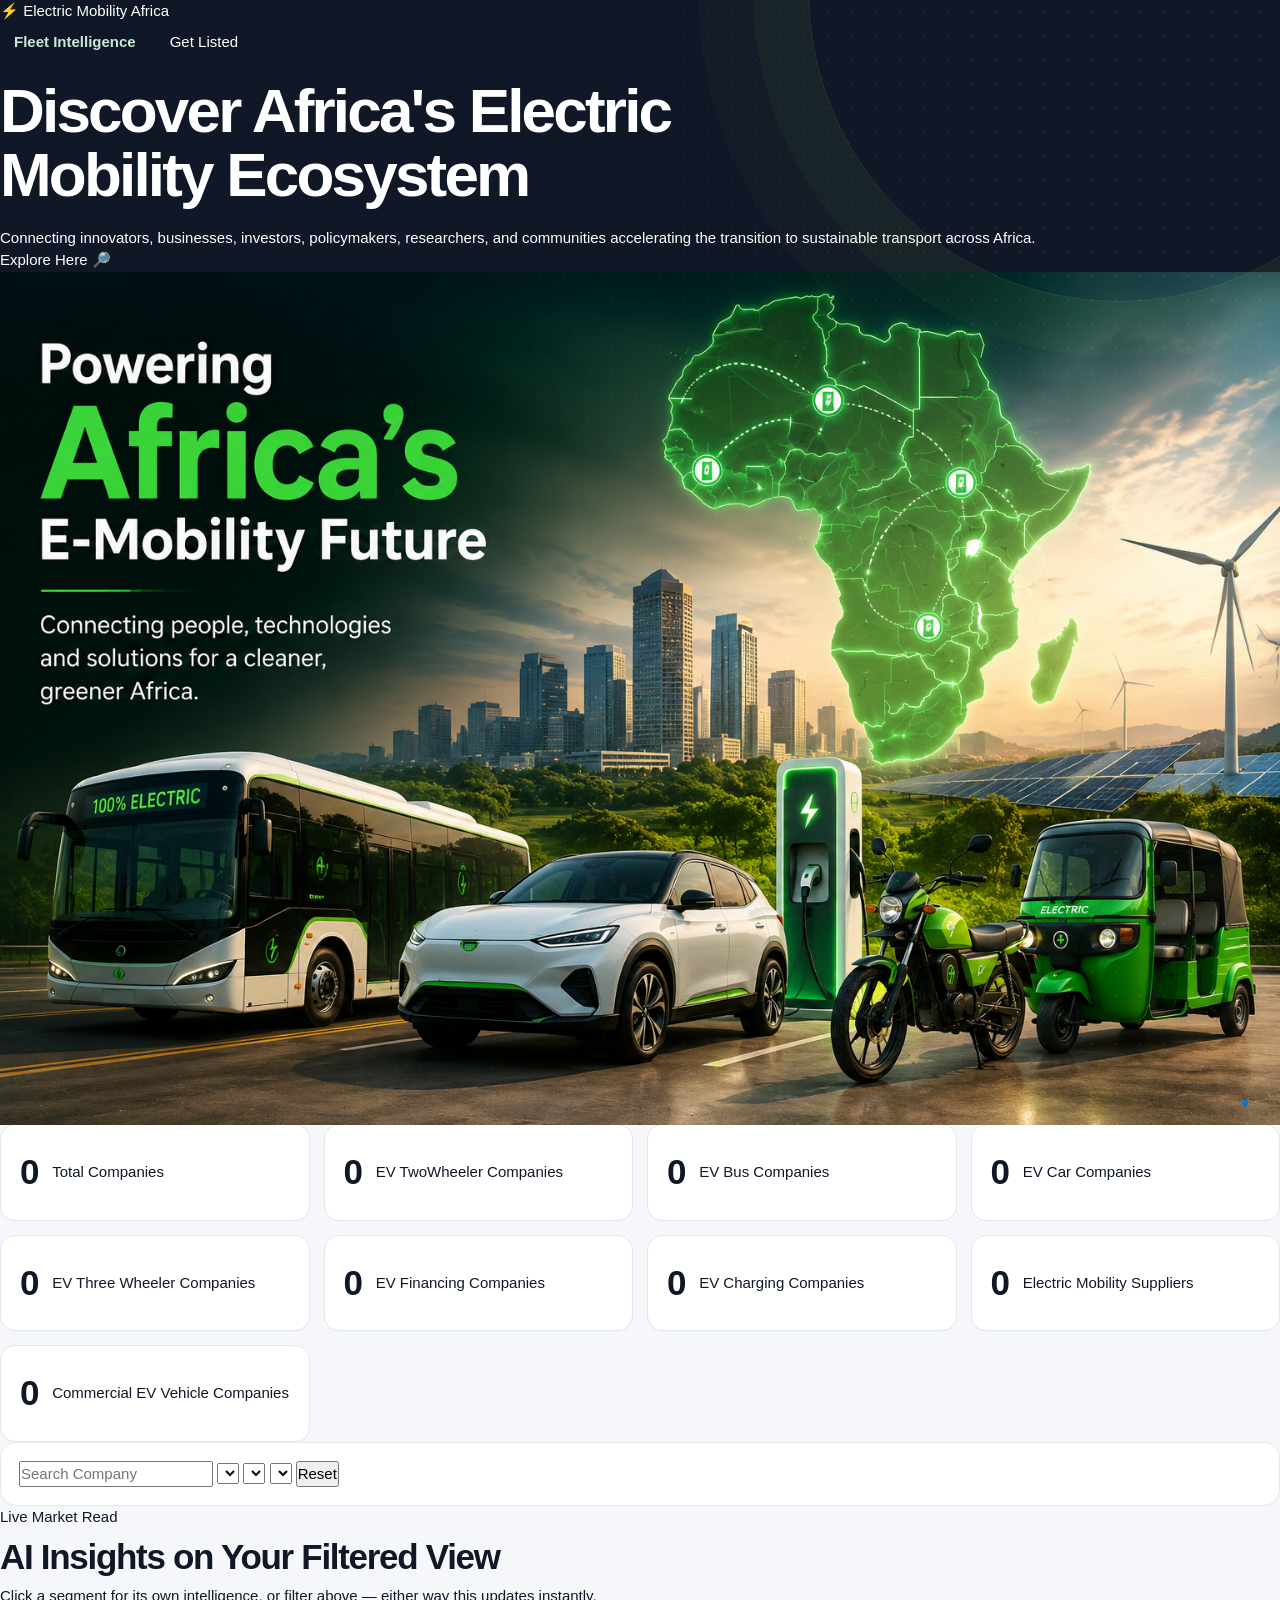
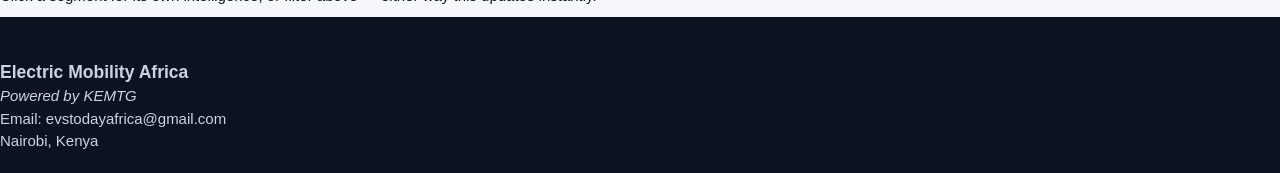
==== commit d42f67f7: "Update index.html" ====
--- a/index.html
+++ b/index.html
@@ -1,427 +1,163 @@
 <!DOCTYPE html>
 <html lang="en">
 <head>
-  <meta charset="UTF-8" />
-  <meta name="viewport" content="width=device-width, initial-scale=1.0" />
-  <meta name="theme-color" content="#101827" />
-  <title>KEMTG | Africa E-Mobility Ecosystem</title>
-  <link rel="stylesheet" href="styles.css" />
+<meta charset="UTF-8">
+<meta name="viewport" content="width=device-width, initial-scale=1.0">
+<title>Electric Mobility Africa</title>
+<link rel="stylesheet" href="styles.css">
 </head>
+
 <body>
-  <div class="topbar">
-    <div class="wrap">
-      <div class="top-note"><span class="live-dot"></span><span>Connecting Africa’s electric mobility ecosystem</span></div>
-      <div class="top-links">
-        <a href="#directory">Explore ecosystem</a>
-        <a href="#jobs">E-mobility jobs</a>
-        <a href="#supplier-introduction">Supplier introduction</a>
-      </div>
-    </div>
-  </div>
 
-  <header class="site-header">
-    <div class="wrap nav">
-      <a class="brand" href="#home" aria-label="KEMTG home">
-        <span class="brand-mark">K</span>
-        <span>
-          <span class="brand-name">KEMTG</span>
-          <span class="brand-sub">E-Mobility Africa</span>
-        </span>
-      </a>
+<header class="hero">
 
-      <nav class="navlinks" id="navlinks">
-        <a href="#directory" class="active">Explore ecosystem</a>
-        <a href="#jobs">E-mobility jobs</a>
-        <a href="#supplier-introduction">Supplier introduction</a>
-        <a href="#about">Get listed</a>
-      </nav>
-
-      <div class="nav-actions">
-        <button class="btn btn-outline" data-open="list">Get listed</button>
-        <button class="btn btn-primary" data-open="request">Supplier introduction</button>
-        <button class="menu-toggle" id="menuToggle" aria-label="Open navigation">☰</button>
-      </div>
-    </div>
-  </header>
-
-  <main id="home">
-    <section class="hero">
-      <div class="wrap hero-inner">
-        <div>
-          <div class="eyebrow">The technical backbone of Africa’s EV ecosystem</div>
-          <h1>Find the right <em>partners, suppliers and people</em> to move Africa forward.</h1>
-          <p class="hero-copy">
-            Explore the companies, charging networks, financing partners, operators and technical experts building Africa’s electric mobility future — all in one place.
-          </p>
-
-          <div class="hero-actions">
-            <a class="btn btn-primary" href="#directory">Explore the ecosystem <span>↘</span></a>
-            <button class="btn btn-outline" data-open="request">Request a supplier introduction</button>
-          </div>
-
-          <div class="hero-meta">
-            <span>✳ <b>Pan-African</b> ecosystem view</span>
-            <span>⌕ <b>Supplier</b> discovery</span>
-            <span>↗ <b>Talent</b> and partnerships</span>
-          </div>
+    <nav class="navbar">
+        <div class="logo">
+            ⚡ Electric Mobility Africa
         </div>
 
-        <div class="hero-panel">
-          <div class="panel-head">
-            <div>
-              <div class="panel-title">Ecosystem snapshot</div>
-              <div class="panel-caption">Live directory summary</div>
-            </div>
-            <span class="pill pill-green">● LIVE DIRECTORY</span>
-          </div>
+        <div style="display: flex; gap: 20px; align-items: center;">
+            <a href="fleet-intelligence.html" style="color: #c9e8d6; text-decoration: none; font-weight: bold; padding: 8px 14px; border-radius: 6px; transition: all 0.3s ease;" onmouseover="this.style.background='rgba(0,255,136,0.2)'" onmouseout="this.style.background='transparent'">
+                Fleet Intelligence
+            </a>
+            <a href="https://forms.gle/2LNfFtyoCbxsjDcj7" class="submit-btn">
+                Get Listed
+            </a>
+        </div>
+    </nav>
 
-          <div class="panel-grid">
-            <div class="metric">
-              <div class="metric-label">Mapped companies</div>
-              <div class="metric-number" id="heroCompanies">0</div>
-              <div class="metric-foot">Across the KEMTG directory</div>
-              <div class="mini-bars">
-                <i style="height:35%"></i>
-                <i style="height:52%"></i>
-                <i style="height:43%"></i>
-                <i style="height:67%"></i>
-                <i style="height:58%"></i>
-                <i style="height:82%"></i>
-                <i style="height:100%"></i>
-              </div>
-            </div>
+    <div class="hero-content">
 
-            <div class="metric">
-              <div class="metric-label">Supplier profiles</div>
-              <div class="metric-number" id="heroSuppliers">0</div>
-              <div class="metric-foot">Components and technical systems</div>
-              <div class="mini-bars">
-                <i style="height:45%"></i>
-                <i style="height:36%"></i>
-                <i style="height:65%"></i>
-                <i style="height:58%"></i>
-                <i style="height:80%"></i>
-                <i style="height:70%"></i>
-                <i style="height:100%"></i>
-              </div>
-            </div>
-          </div>
+        <div class="hero-text">
+            <h1>Discover Africa's Electric Mobility Ecosystem</h1>
 
-          <div class="region-header">
-            <span>Countries represented</span>
-            <span>Directory coverage</span>
-          </div>
+            <p>
+                Connecting innovators, businesses, investors, policymakers, researchers, and communities accelerating the transition to sustainable transport across Africa.
+            </p>
 
-          <div class="region-row"><div class="flag">🇰🇪</div><div class="region-info"><strong>Kenya</strong><div class="region-track"><i style="width:82%"></i></div></div><div class="region-num">28</div></div>
-          <div class="region-row"><div class="flag">🇷🇼</div><div class="region-info"><strong>Rwanda</strong><div class="region-track"><i style="width:45%"></i></div></div><div class="region-num">9</div></div>
-          <div class="region-row"><div class="flag">🇳🇬</div><div class="region-info"><strong>Nigeria</strong><div class="region-track"><i style="width:36%"></i></div></div><div class="region-num">7</div></div>
-          <div class="region-row"><div class="flag">🌍</div><div class="region-info"><strong>Other markets</strong><div class="region-track"><i style="width:55%"></i></div></div><div class="region-num">14</div></div>
-        </div>
-      </div>
-    </section>
-
-    <section class="section stats-block" style="padding-top:26px;padding-bottom:30px">
-      <div class="wrap">
-        <div class="stats">
-          <div class="stat-card"><div class="stat-icon">▦</div><div><div class="stat-num" id="statCompanies">0</div><div class="stat-label">Companies in directory</div></div></div></div>
-          <div class="stat-card"><div class="stat-icon">⚙</div><div><div class="stat-num" id="statSuppliers">0</div><div class="stat-label">Supplier profiles</div></div></div></div>
-          <div class="stat-card"><div class="stat-icon">◎</div><div class="stat-num" id="statCountries">0</div><div class="stat-label">Countries represented</div></div></div>
-          <div class="stat-card"><div class="stat-icon">↗</div><div><div class="stat-num">4</div><div class="stat-label">Ways to connect and grow</div></div></div>
-        </div>
-      </div>
-    </section>
-
-    <section class="section section-white" id="directory">
-      <div class="wrap">
-        <div class="section-head">
-          <div>
-            <div class="section-kicker">Explore the ecosystem</div>
-            <h2>Find companies. Source solutions. Build partnerships.</h2>
-            <p class="section-desc">Search the directory by company, capability, country or market segment. Narrow the list to the right ecosystem players quickly.</p>
-          </div>
-          <button class="btn btn-outline" data-open="list">＋ Add a company</button>
+            <a href="#ai-insights" class="explore-btn">
+                Explore Here 🔎
+            </a>
         </div>
 
-        <div class="directory-layout">
-          <aside class="filters">
-            <div class="filter-title">
-              <span>Refine results</span>
-              <button class="text-action" id="resetFilters">Reset all</button>
-            </div>
+        <div class="hero-image">
+    <img src="hero.png" alt="EV Africa">
+</div>
 
-            <div class="filter-group">
-              <label class="filter-label" for="categoryFilter">Company category</label>
-              <select class="field" id="categoryFilter">
-                <option value="">All categories</option>
-              </select>
-            </div>
+    </div>
 
-            <div class="filter-group">
-              <label class="filter-label" for="componentFilter">Product / capability</label>
-              <select class="field" id="componentFilter">
-                <option value="">All products & capabilities</option>
-              </select>
-            </div>
+</header>
 
-            <div class="filter-group">
-              <label class="filter-label" for="countryFilter">Country / market</label>
-              <select class="field" id="countryFilter">
-                <option value="">All markets</option>
-              </select>
-            </div>
+<main>
 
-            <div class="filter-group">
-              <label class="filter-label">Verification status</label>
-              <div class="check-list">
-                <label class="check-option"><input type="checkbox" name="verification" value="Technically verified"> Technically verified</label>
-                <label class="check-option"><input type="checkbox" name="verification" value="KEMTG contacted"> KEMTG contacted</label>
-                <label class="check-option"><input type="checkbox" name="verification" value="Listed"> Listed</label>
-              </div>
-            </div>
+<section class="stats">
 
-            <div class="filter-group">
-              <label class="filter-label">Vehicle segment</label>
-              <div class="check-list">
-                <label class="check-option"><input type="checkbox" name="segment" value="2W"> 2-wheelers</label>
-                <label class="check-option"><input type="checkbox" name="segment" value="3W"> 3-wheelers</label>
-                <label class="check-option"><input type="checkbox" name="segment" value="4W"> 4-wheelers</label>
-                <label class="check-option"><input type="checkbox" name="segment" value="Commercial"> Commercial / fleet</label>
-              </div>
-            </div>
+<div class="stat-card">
+<h2 id="totalCompanies">0</h2>
+<p>Total Companies</p>
+</div>
 
-            <div class="filter-foot">
-              <button class="btn btn-dark" id="applyFilters">Apply filters</button>
-              <button class="btn btn-outline" id="clearFilters">Clear</button>
-            </div>
-          </aside>
+<div class="stat-card">
+<h2 id="motorcycleCount">0</h2>
+<p>EV TwoWheeler Companies</p>
+</div>
 
-          <div class="directory-main">
-            <div class="searchbar">
-              <span class="search-symbol">⌕</span>
-              <input id="searchInput" type="search" placeholder="Search companies, capabilities, countries..." aria-label="Search directory">
-              <button class="btn btn-dark" id="searchBtn">Search <span>↗</span></button>
-            </div>
+<div class="stat-card">
+<h2 id="busCount">0</h2>
+<p>EV Bus Companies</p>
+</div>
 
-            <div class="toolbar">
-              <div class="result-count">Showing <strong id="resultCount">0 companies</strong> <span id="filterSummary">in the directory</span></div>
-              <div class="toolbar-right">
-                <select class="field sort-select" id="sortSelect" aria-label="Sort results">
-                  <option value="featured">Sort: Featured</option>
-                  <option value="name">Name: A–Z</option>
-                  <option value="country">Country: A–Z</option>
-                </select>
-                <div class="view-toggle">
-                  <button class="selected" id="gridViewBtn">▦ Cards</button>
-                  <button id="listViewBtn">☷ List</button>
-                </div>
-              </div>
-            </div>
+<div class="stat-card">
+<h2 id="carCount">0</h2>
+<p>EV Car Companies</p>
+</div>
 
-            <div class="company-grid" id="companyGrid" aria-live="polite"></div>
-            <div class="directory-note">Demo content is illustrative and should be replaced with verified market data before public launch.</div>
-          </div>
-        </div>
-      </div>
-    </section>
+<div class="stat-card">
+<h2 id="threeCount">0</h2>
+<p>EV Three Wheeler Companies</p>
+</div>
 
-    <section class="section" id="jobs">
-      <div class="wrap">
-        <div class="section-head">
-          <div>
-            <div class="section-kicker">E-mobility jobs</div>
-            <h2>Build the next generation of clean transport.</h2>
-            <p class="section-desc">From product and operations to battery innovation and charging infrastructure, the sector needs skilled people across the value chain.</p>
-          </div>
-          <button class="btn btn-outline" data-open="request">Post a role</button>
-        </div>
+<div class="stat-card">
+<h2 id="financeCount">0</h2>
+<p>EV Financing Companies</p>
+</div>
+<div class="stat-card">
+<h2 id="chargingCount">0</h2>
+<p>EV Charging Companies</p>
+</div>
+<div class="stat-card">
+<h2 id="supplierCount">0</h2>
+<p>Electric Mobility Suppliers</p>
+</div>
+<div class="stat-card">
+<h2 id="commercialCount">0</h2>
+<p>Commercial EV Vehicle Companies</p>
+</div>
 
-        <div class="jobs-grid">
-          <article class="job-card">
-            <div class="job-badge">Operations</div>
-            <h3>Fleet Operations Manager</h3>
-            <p>Lead rider support, service uptime and dispatch performance for growing electric fleets.</p>
-            <ul>
-              <li>Nairobi / Remote</li>
-              <li>Commercial fleet operations</li>
-            </ul>
-          </article>
+</section>
 
-          <article class="job-card">
-            <div class="job-badge">Battery & Energy</div>
-            <h3>Battery Pack Engineer</h3>
-            <p>Design and validate safe, serviceable battery systems for African operating conditions.</p>
-            <ul>
-              <li>Kenya / Rwanda</li>
-              <li>Battery systems + BMS</li>
-            </ul>
-          </article>
+<section id="filters" class="filters">
 
-          <article class="job-card">
-            <div class="job-badge">Charging</div>
-            <h3>EV Infrastructure Planner</h3>
-            <p>Map charging demand, site selection and deployment models for commercial and public charging.</p>
-            <ul>
-              <li>Regional / hybrid</li>
-              <li>Network strategy</li>
-            </ul>
-          </article>
+<input
+type="text"
+id="searchInput"
+placeholder="Search Company">
 
-          <article class="job-card">
-            <div class="job-badge">Commercial</div>
-            <h3>Partnerships & Growth Lead</h3>
-            <p>Source financing, strategic partnerships and route-to-market opportunities across key countries.</p>
-            <ul>
-              <li>Pan-Africa</li>
-              <li>Business development</li>
-            </ul>
-          </article>
-        </div>
-      </div>
-    </section>
+<select id="countryFilter"></select>
 
-    <section class="section section-white" id="supplier-introduction">
-      <div class="wrap">
-        <div class="supplier-layout">
-          <div>
-            <div class="section-kicker">Supplier introduction</div>
-            <h2>Introduce the right supplier to your next project.</h2>
-            <p class="section-desc">
-              Whether you are sourcing battery packs, charging hardware, fleet software or financing partners, KEMTG can help you find a credible fit faster.
-            </p>
-            <div class="feature-stack">
-              <div class="feature-item"><span>✓</span><div><strong>Shortlist relevant suppliers</strong><small>Match the right providers to your exact market and needs.</small></div></div>
-              <div class="feature-item"><span>✓</span><div><strong>Reduce sourcing friction</strong><small>Connect with operators, installers and technical specialists.</small></div></div>
-              <div class="feature-item"><span>✓</span><div><strong>Support product-market fit</strong><small>Filter for local context, compliance and deployment requirements.</small></div></div>
-            </div>
-          </div>
+<select id="categoryFilter"></select>
 
-          <div class="intro-panel">
-            <div class="intro-panel-head">
-              <span class="pill pill-green">Quick request</span>
-              <h3>Tell us what you need</h3>
-            </div>
-            <div class="intro-points">
-              <p><strong>Need:</strong> Battery cells, packs, charging hardware, financing or engineering support.</p>
-              <p><strong>Region:</strong> Kenya, Rwanda, Nigeria, Uganda, Tanzania, Ghana or broader Africa.</p>
-              <p><strong>Timing:</strong> Pilot deployment, scale-up or strategic partner search.</p>
-            </div>
-            <button class="btn btn-primary" data-open="request">Start a supplier introduction</button>
-          </div>
-        </div>
-      </div>
-    </section>
+<select id="energyFilter"></select>
 
-    <section class="section" id="about">
-      <div class="wrap">
-        <div class="cta-band">
-          <div>
-            <h2>Have a company, product or expertise to share?</h2>
-            <p>Get your business listed, connect with relevant partners and help grow the African e-mobility ecosystem.</p>
-          </div>
-          <button class="btn" data-open="list">Get listed <span>↗</span></button>
-        </div>
-      </div>
-    </section>
-  </main>
+<button id="resetBtn">
+Reset
+</button>
 
-  <footer>
-    <div class="wrap">
-      <div class="footer-top">
-        <div>
-          <a class="brand" href="#home">
-            <span class="brand-mark">K</span>
-            <span>
-              <span class="brand-name">KEMTG</span>
-              <span class="brand-sub">E-Mobility Africa</span>
-            </span>
-          </a>
-          <p class="footer-about">Connecting companies, components, talent and projects across Africa’s e-mobility ecosystem.</p>
-        </div>
+</section>
 
-        <div class="footer-col">
-          <strong>Explore</strong>
-          <a href="#directory">Company directory</a>
-          <a href="#jobs">E-mobility jobs</a>
-          <a href="#supplier-introduction">Supplier introduction</a>
-        </div>
+<section id="ai-insights" class="insights">
 
-        <div class="footer-col">
-          <strong>Participate</strong>
-          <a href="#" data-open="list">Get your company listed</a>
-          <a href="#" data-open="request">Request an introduction</a>
-          <a href="#">Partner with KEMTG</a>
-        </div>
+    <div class="insights-head">
+        <span class="insights-eyebrow">Live Market Read</span>
+        <h2>AI Insights on Your Filtered View</h2>
+        <p>Click a segment for its own intelligence, or filter above — either way this updates instantly.</p>
+    </div>
 
-        <div class="footer-col">
-          <strong>About</strong>
-          <a href="#about">About KEMTG</a>
-          <a href="https://kemtg.github.io/EmobilityAfrica/" target="_blank" rel="noopener">Live platform ↗</a>
-          <a href="mailto:evstodayafrica@gmail.com">Contact KEMTG</a>
-        </div>
-      </div>
+    <div id="segmentChips" class="segment-chips">
+        <!-- populated by script.js -->
+    </div>
 
-      <div class="footer-bottom">
-        <span>© <span id="year"></span> KEMTG · Kenya Electric Mobility Technical Group</span>
-        <span>Built to connect Africa’s e-mobility ecosystem.</span>
-      </div>
+    <div id="insightsBody" class="insights-body">
+        <!-- populated by script.js -->
     </div>
-  </footer>
 
-  <div class="modal-backdrop" id="requestModal" role="dialog" aria-modal="true" aria-labelledby="requestTitle">
-    <div class="modal">
-      <div class="modal-head">
-        <div>
-          <h3 id="requestTitle">Request a supplier introduction</h3>
-          <p>Tell us what you need. This is a front-end prototype.</p>
-        </div>
-        <button class="modal-close" data-close aria-label="Close dialog">×</button>
-      </div>
+</section>
 
-      <form class="modal-body" id="requestForm">
-        <div class="form-grid">
-          <div class="form-field"><label for="reqName">Your name *</label><input class="field" id="reqName" required placeholder="Full name"></div>
-          <div class="form-field"><label for="reqOrg">Company / organization *</label><input class="field" id="reqOrg" required placeholder="Organization name"></div>
-          <div class="form-field"><label for="reqEmail">Work email *</label><input class="field" id="reqEmail" type="email" required placeholder="name@company.com"></div>
-          <div class="form-field"><label for="reqCountry">Target market *</label><select class="field" id="reqCountry" required><option value="">Select country</option><option>Kenya</option><option>Rwanda</option><option>Uganda</option><option>Tanzania</option><option>Nigeria</option><option>Ghana</option><option>South Africa</option><option>Other / multiple markets</option></select></div>
-          <div class="form-field"><label for="reqNeed">What are you looking for? *</label><select class="field" id="reqNeed" required><option value="">Select requirement</option><option>Battery cells</option><option>Battery packs / BMS</option><option>Motors / controllers</option><option>Chargers / charging infrastructure</option><option>Testing equipment</option><option>Electric motorcycles / vehicles</option><option>Engineering / technical services</option><option>Financing / strategic partner</option><option>Other</option></select></div>
-          <div class="form-field"><label for="reqQuantity">Estimated quantity / scale</label><input class="field" id="reqQuantity" placeholder="e.g. 500 packs, fleet pilot, 3 sites"></div>
-          <div class="form-field full"><label for="reqDetails">Technical requirements and timeline *</label><textarea class="field" id="reqDetails" required placeholder="Voltage, capacity, chemistry, certifications, target price, delivery timeline, or other requirements..."></textarea></div>
-        </div>
+<section class="results-header">
+<h2 id="resultsCount"></h2>
+</section>
 
-        <div class="form-help">In a production version, connect this form to a secure backend, CRM or designated KEMTG email. Do not collect sensitive commercial information without appropriate safeguards.</div>
-        <div class="form-submit"><button type="button" class="btn btn-outline" data-close>Cancel</button><button type="submit" class="btn btn-primary">Preview request <span>↗</span></button></div>
-      </form>
-    </div>
-  </div>
+<section id="companyContainer" class="company-grid">
 
-  <div class="modal-backdrop" id="listModal" role="dialog" aria-modal="true" aria-labelledby="listTitle">
-    <div class="modal">
-      <div class="modal-head">
-        <div>
-          <h3 id="listTitle">Get your company listed</h3>
-          <p>Help the right partners discover what you do.</p>
-        </div>
-        <button class="modal-close" data-close aria-label="Close dialog">×</button>
-      </div>
+</section>
 
-      <form class="modal-body" id="listForm">
-        <div class="form-grid">
-          <div class="form-field"><label for="listCompany">Company name *</label><input class="field" id="listCompany" required placeholder="Registered / trading name"></div>
-          <div class="form-field"><label for="listWebsite">Website or LinkedIn</label><input class="field" id="listWebsite" type="url" placeholder="https://"></div>
-          <div class="form-field"><label for="listCategory">Company category *</label><select class="field" id="listCategory" required><option value="">Choose category</option><option>Electric Mobility Supplier</option><option>Vehicle Manufacturer</option><option>Fleet Operator</option><option>Charging & Swapping</option><option>Finance & Investment</option><option>Technical Services</option><option>Policy & Ecosystem</option></select></div>
-          <div class="form-field"><label for="listCountry">Primary country *</label><input class="field" id="listCountry" required placeholder="e.g. Kenya"></div>
-          <div class="form-field full"><label for="listProducts">Products, services or capabilities *</label><textarea class="field" id="listProducts" required placeholder="List key products, components, technical capabilities and target markets..."></textarea></div>
-          <div class="form-field full"><label for="listContact">Contact email *</label><input class="field" id="listContact" type="email" required placeholder="business@company.com"></div>
-        </div>
+</main>
 
-        <div class="form-help">Submitting a listing should trigger review before publication. A listing is not an endorsement or verification by KEMTG.</div>
-        <div class="form-submit"><button type="button" class="btn btn-outline" data-close>Cancel</button><button type="submit" class="btn btn-primary">Preview listing <span>↗</span></button></div>
-      </form>
-    </div>
-  </div>
+<footer>
 
-  <div class="toast" id="toast" role="status" aria-live="polite"></div>
+<h3>Electric Mobility Africa</h3>
 
-  <script src="script.js"></script>
+<p><i>Powered by KEMTG</i></p>
+
+<p>Email: evstodayafrica@gmail.com</p>
+
+<!-- <p>Phone: +254700000000</p> -->
+
+<p>Nairobi, Kenya</p>
+
+</footer>
+
+<script src="script.js"></script>
+
 </body>
 </html>
